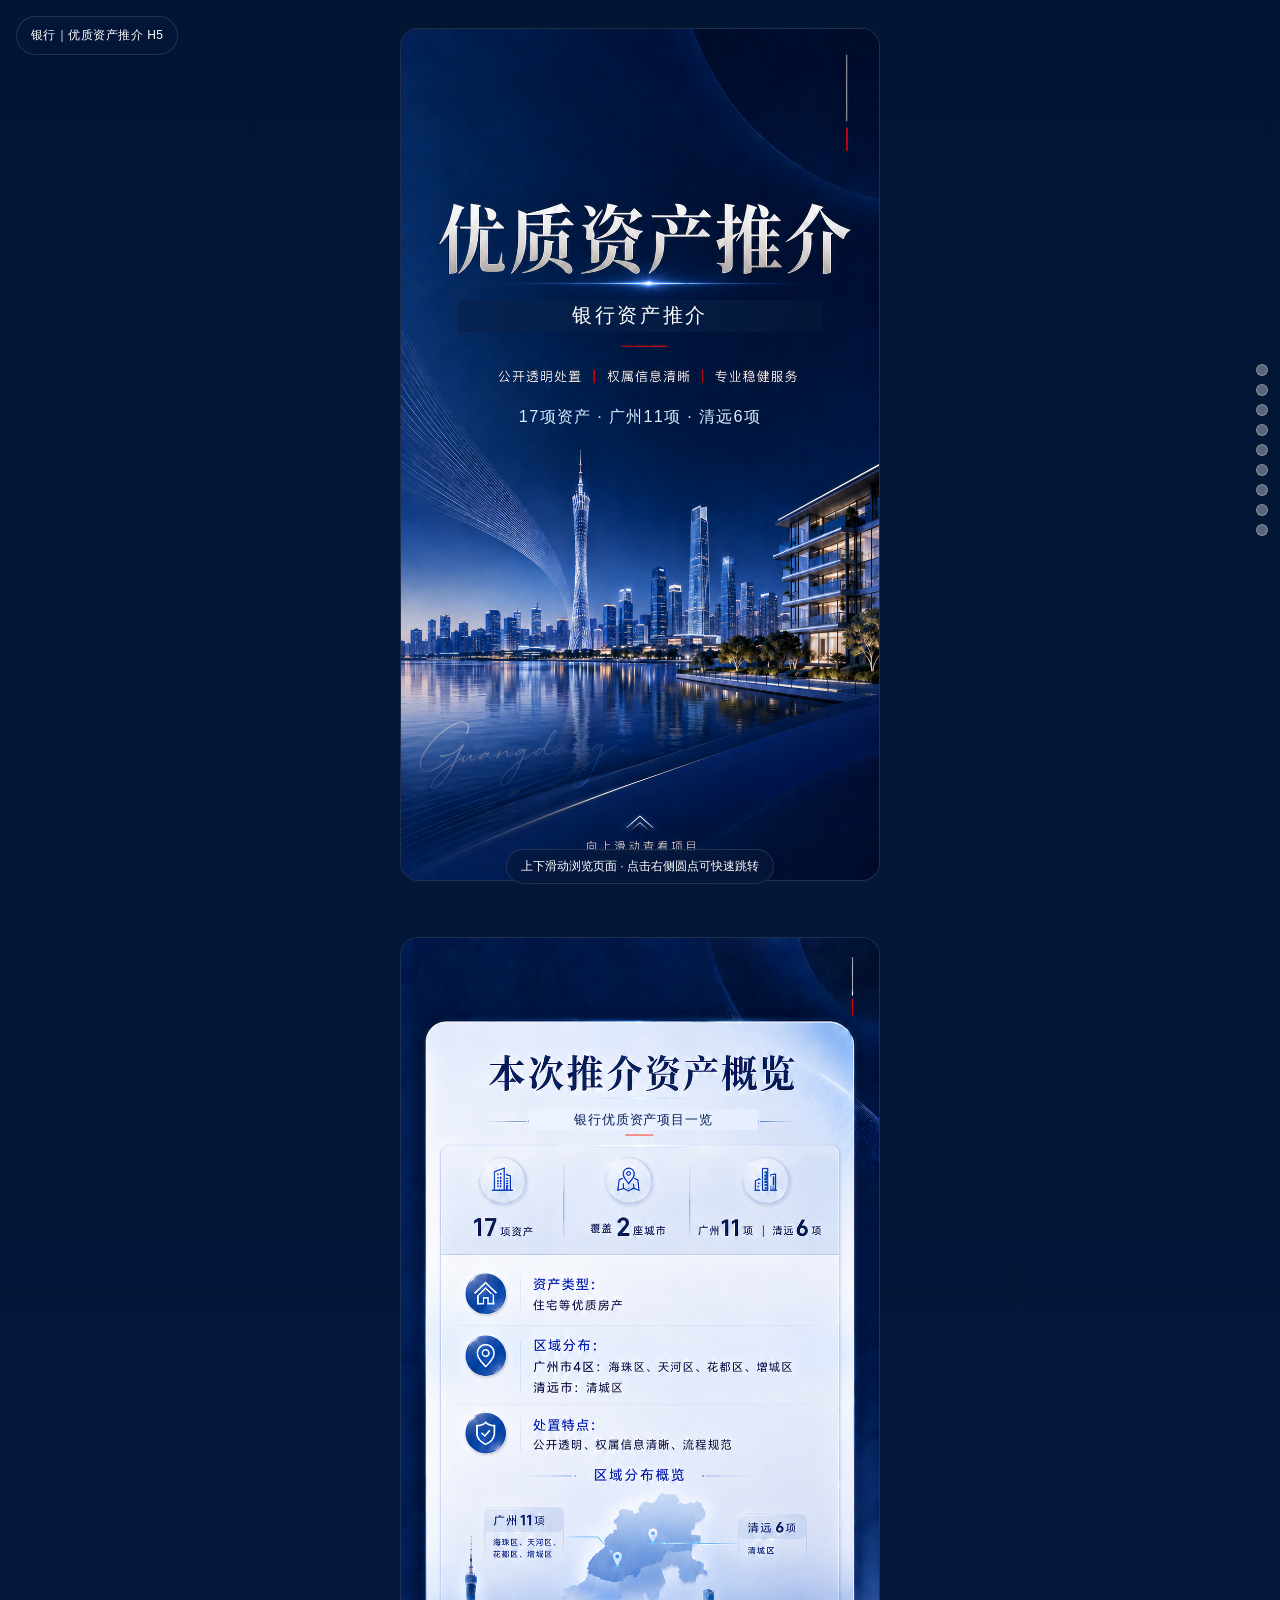
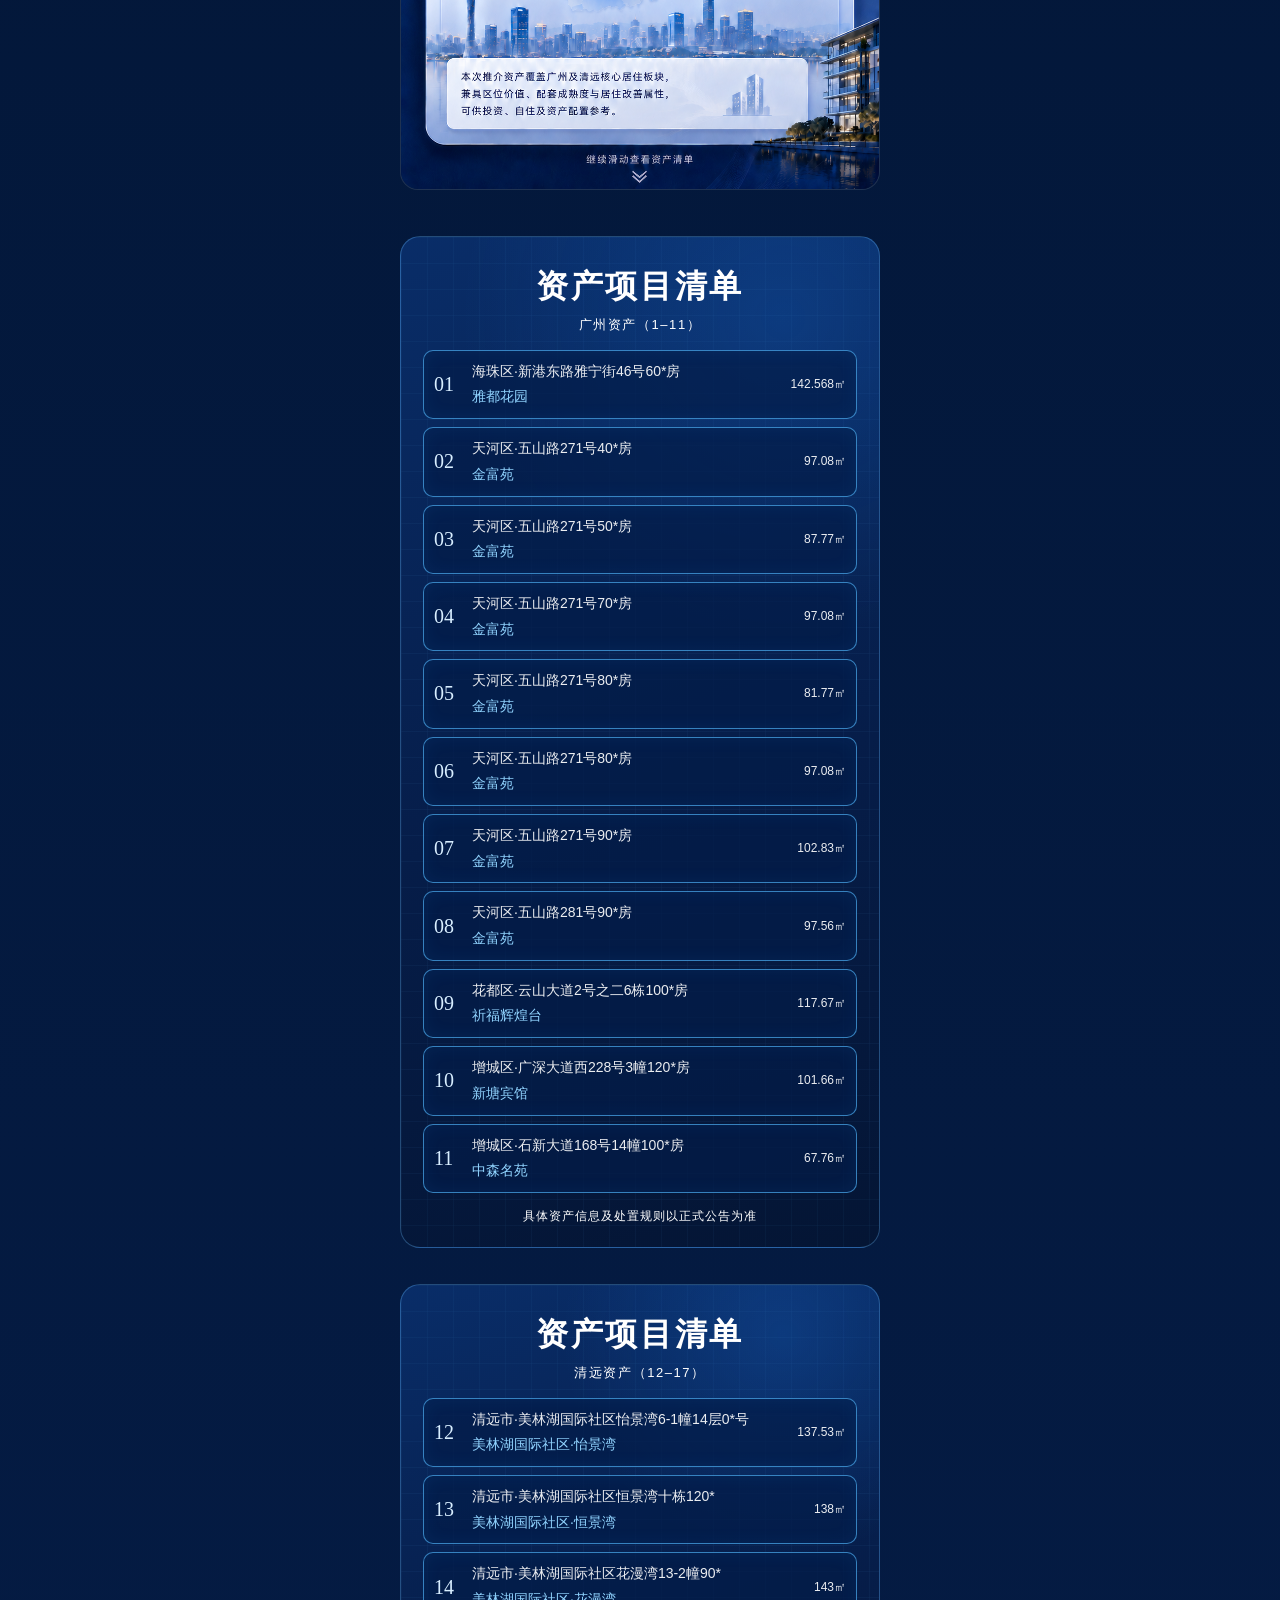
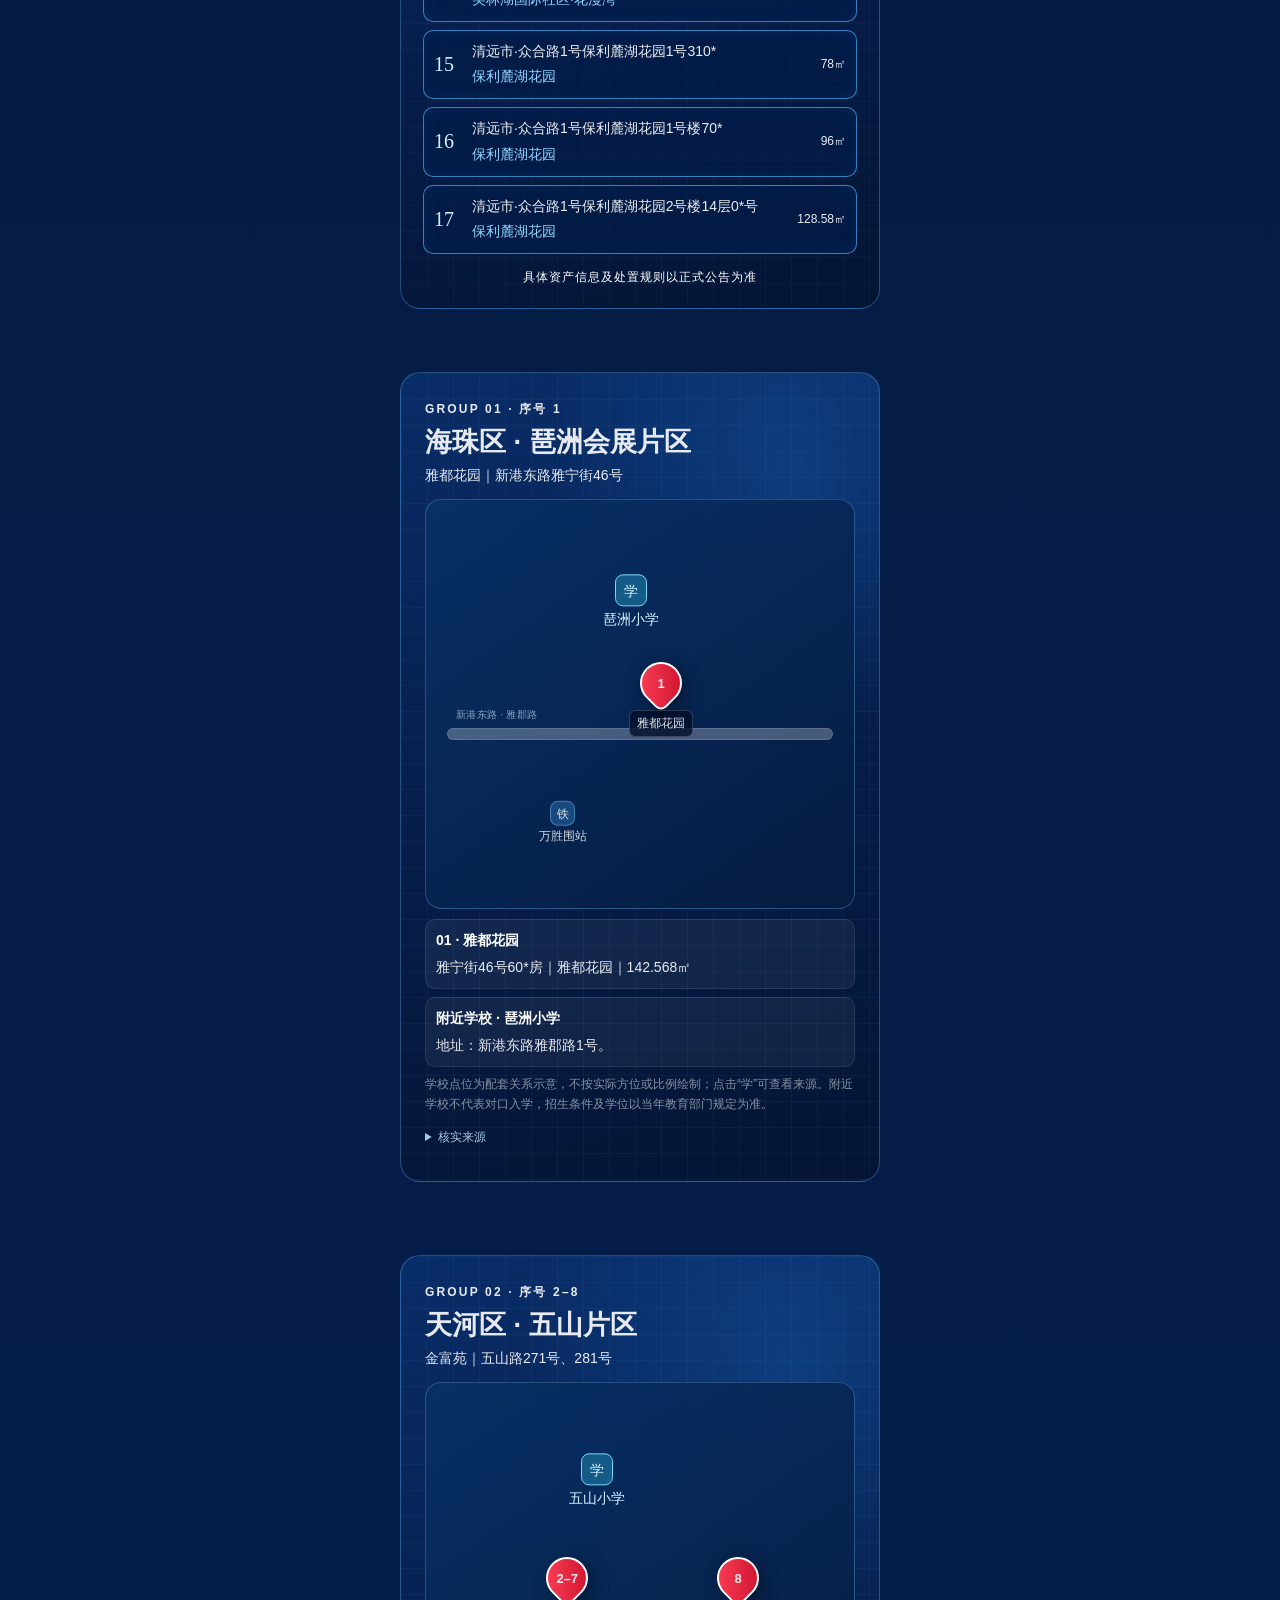
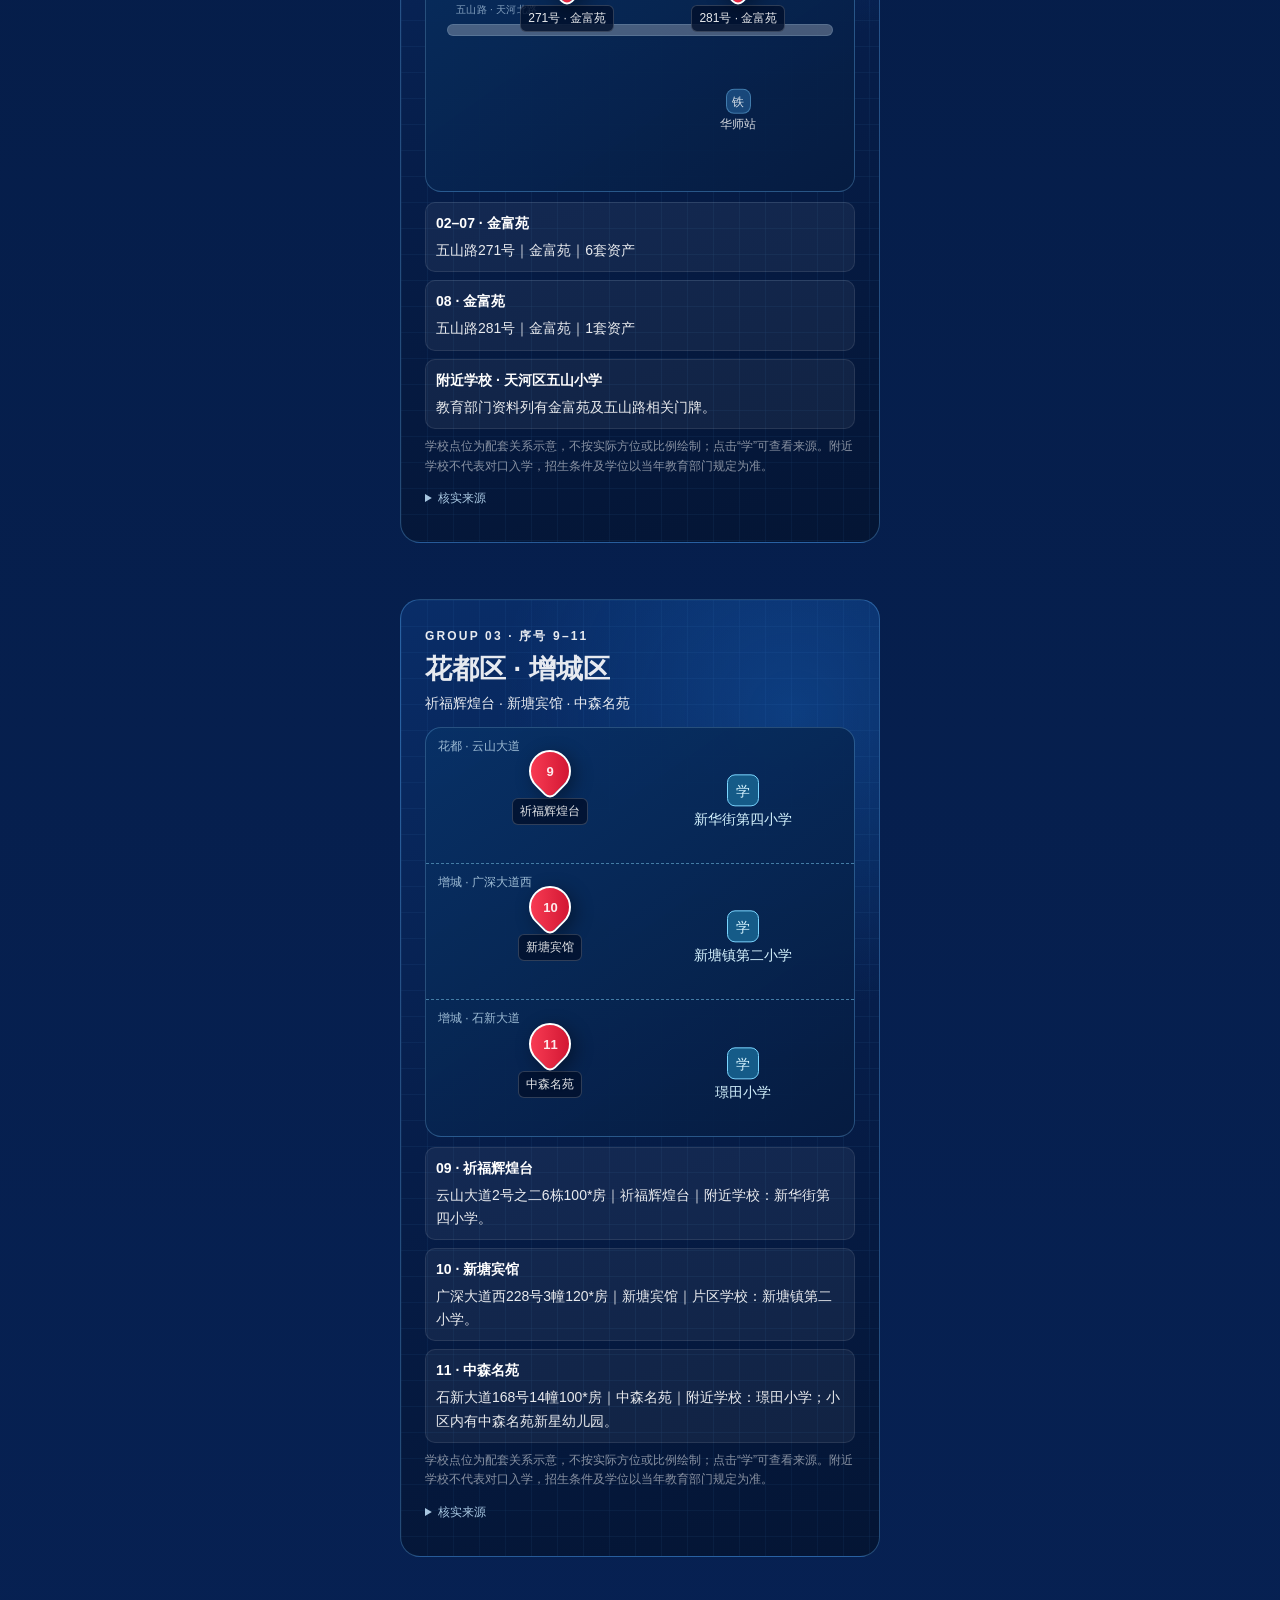
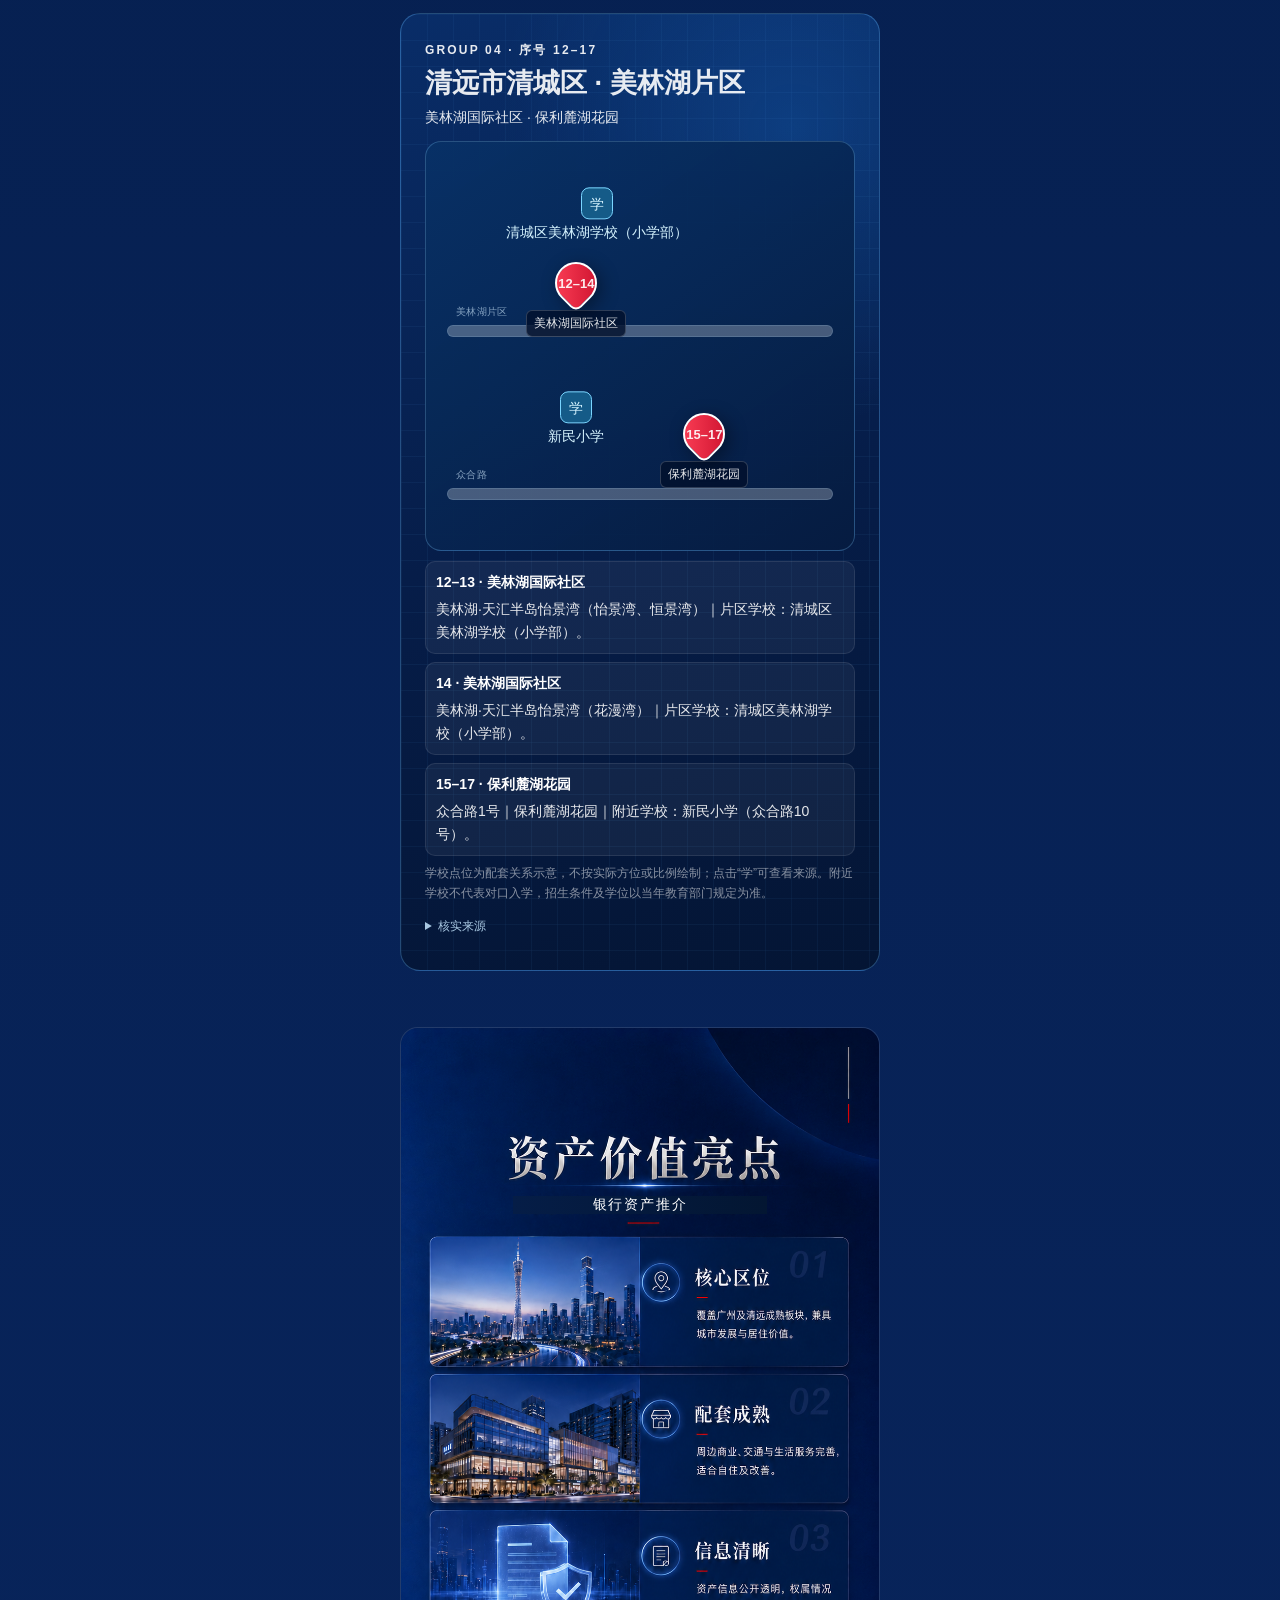
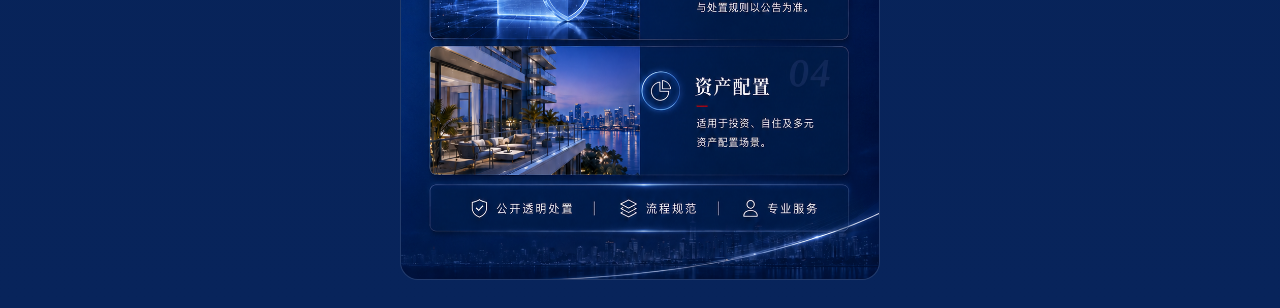
==== index.html @ aeda0c48 "Normalize H5 text colors and clean duplicated location label" ====
<!doctype html>
<html lang="zh-CN">
<head>
<meta charset="utf-8" />
<meta name="viewport" content="width=device-width,initial-scale=1,viewport-fit=cover" />
<title>银行｜优质资产推介</title>
<meta name="description" content="银行自有资产，权属清晰，配套完善，欢迎垂询！" />
<meta property="og:type" content="website" />
<meta property="og:site_name" content="银行" />
<meta property="og:title" content="银行优质资产推介" />
<meta property="og:description" content="银行自有资产，权属清晰，配套完善，欢迎垂询！" />
<meta property="og:url" content="https://sqmua.github.io/jiaotongbanktest/" />
<style>\n.asset-row span { text-align:left; }\n.asset-row span::first-line { font-weight:600; }\n.cover-title-fix,.value-title-fix { position:absolute; z-index:5; left:12%; right:12%; top:8%; text-align:center; padding:8px 10px; border-radius:9px; background:rgba(4,30,74,.84); color:#fff; font-size:clamp(13px,3.4vw,18px); letter-spacing:.08em; }\n
:root {
  --bg: #041e4a;
  --panel-bg: #0a2559;
  --text: #ffffff;
  --muted: rgba(255,255,255,.75);
  --shadow: 0 16px 48px rgba(0,0,0,.28);
}
* { box-sizing: border-box; }
html, body {
  margin: 0;
  padding: 0;
  background: linear-gradient(180deg, #021533 0%, #08245b 100%);
  color: var(--text);
  font-family: -apple-system, BlinkMacSystemFont, "Segoe UI", "PingFang SC", "Microsoft YaHei", Arial, sans-serif;
  scroll-behavior: smooth;
}
body {
  overflow-y: auto;
  scroll-snap-type: y mandatory;
}
.share-preview { position: absolute; width: 1px; height: 1px; left: -9999px; opacity: .01; }
.hint {
  position: fixed;
  left: 16px;
  top: 16px;
  z-index: 30;
  background: rgba(7, 24, 58, .68);
  backdrop-filter: blur(8px);
  color: #fff;
  border: 1px solid rgba(255,255,255,.12);
  border-radius: 999px;
  padding: 10px 14px;
  font-size: 12px;
  letter-spacing: .04em;
  box-shadow: var(--shadow);
}
.nav-dots {
  position: fixed;
  right: 12px;
  top: 50%;
  transform: translateY(-50%);
  z-index: 30;
  display: flex;
  flex-direction: column;
  gap: 8px;
}
.dot {
  width: 12px;
  height: 12px;
  border-radius: 50%;
  background: rgba(255,255,255,.35);
  border: 1px solid rgba(255,255,255,.25);
  display: block;
  position: relative;
  text-decoration: none;
}
.dot:hover {
  background: rgba(255,255,255,.7);
}
.dot span {
  position: absolute;
  right: 18px;
  top: 50%;
  transform: translateY(-50%);
  white-space: nowrap;
  font-size: 12px;
  line-height: 1;
  color: white;
  opacity: 0;
  transition: opacity .2s ease;
  pointer-events: none;
}
.dot:hover span {
  opacity: .95;
}
.panel {
  min-height: 100svh;
  min-height: 100vh;
  display: flex;
  align-items: center;
  justify-content: center;
  padding: 28px 14px;
  scroll-snap-align: start;
  scroll-snap-stop: always;
  position: relative;
}
.image-wrap {
  width: min(100%, 480px);
  aspect-ratio: 941 / 1672;
  background: rgba(255,255,255,.04);
  border-radius: 18px;
  overflow: hidden;
  box-shadow: var(--shadow);
  border: 1px solid rgba(255,255,255,.08);
}
.image-wrap img {
  display: block;
  width: 100%;
  height: 100%;
  object-fit: cover;
}
.footer-tip {
  position: fixed;
  left: 50%;
  bottom: 16px;
  transform: translateX(-50%);
  z-index: 30;
  background: rgba(7, 24, 58, .68);
  backdrop-filter: blur(8px);
  color: var(--muted);
  border: 1px solid rgba(255,255,255,.12);
  border-radius: 999px;
  padding: 8px 14px;
  font-size: 12px;
  box-shadow: var(--shadow);
}
.map-card {
  width: min(100%, 480px);
  min-height: 0;
  border-radius: 20px;
  overflow: hidden;
  position: relative;
  padding: 28px 24px 24px;
  background:
    radial-gradient(circle at 82% 12%, rgba(32,141,255,.22), transparent 32%),
    linear-gradient(165deg, #092d68 0%, #061d49 52%, #041534 100%);
  border: 1px solid rgba(103,188,255,.32);
  box-shadow: var(--shadow);
}
.map-card::before {
  content: "";
  position: absolute;
  inset: 0;
  pointer-events: none;
  opacity: .16;
  background-image: linear-gradient(rgba(103,188,255,.35) 1px, transparent 1px), linear-gradient(90deg, rgba(103,188,255,.35) 1px, transparent 1px);
  background-size: 26px 26px;
}
.map-head, .map-stage, .map-assets, .map-note { position: relative; z-index: 1; }
.map-kicker { color: #7fcaff; font-size: 12px; letter-spacing: .18em; font-weight: 700; }
.map-title { margin: 8px 0 6px; font-size: 27px; line-height: 1.25; }
.map-subtitle { margin: 0 0 12px; color: rgba(255,255,255,.7); font-size: 13px; line-height: 1.55; }
.map-stage {
  height: 430px;
  border-radius: 16px;
  overflow: hidden;
  border: 1px solid rgba(127,202,255,.28);
  background: linear-gradient(145deg, rgba(8,49,102,.96), rgba(6,28,65,.98));
}
.road { position: absolute; background: rgba(129,193,241,.28); border: 1px solid rgba(182,224,255,.16); border-radius: 999px; transform-origin: left center; }
.road.major { background: rgba(255,255,255,.26); }
.road.water { background: rgba(29,132,218,.35); border-color: rgba(80,176,255,.3); }
.road-label { position: absolute; color: rgba(210,235,255,.62); font-size: 10px; letter-spacing: .03em; }
.poi { position: absolute; transform: translate(-50%,-50%); text-align: center; color: rgba(255,255,255,.82); font-size: 10px; line-height: 1.2; }
.poi i { display: block; width: 25px; height: 25px; line-height: 25px; margin: 0 auto 3px; font-style: normal; border-radius: 8px; background: rgba(59,143,211,.36); border: 1px solid rgba(130,207,255,.38); }
.pin { position: absolute; transform: translate(-50%,-100%); text-decoration: none; color: white; text-align: center; z-index: 5; }
.pin b { display: grid; place-items: center; width: 42px; height: 42px; margin: auto; border-radius: 50% 50% 50% 8px; transform: rotate(-45deg); background: linear-gradient(135deg,#ff4259,#cb102d); border: 2px solid white; box-shadow: 0 6px 18px rgba(0,0,0,.38); }
.pin b span { transform: rotate(45deg); font-size: 13px; }
.pin em { display: block; margin-top: 6px; padding: 4px 7px; border-radius: 6px; font-style: normal; font-size: 10px; white-space: nowrap; background: rgba(2,17,44,.82); border: 1px solid rgba(255,255,255,.18); }
.map-assets { display: grid; grid-template-columns: 1fr 1fr; gap: 8px; margin-top: 10px; }
.asset-line { padding: 9px 10px; border-radius: 10px; background: rgba(255,255,255,.055); border: 1px solid rgba(255,255,255,.09); font-size: 11px; line-height: 1.45; color: rgba(255,255,255,.82); }
.asset-line strong { color: #fff; }
.map-note { margin-top: 8px; color: rgba(255,255,255,.52); font-size: 9px; line-height: 1.4; }
@media (max-width: 640px) {
  .hint {
    left: 10px;
    top: 10px;
    padding: 8px 12px;
    font-size: 11px;
  }
  .nav-dots {
    right: 8px;
  }
  .dot span {
    display: none;
  }
  .panel {
    padding: 12px 8px 26px;
  }
  .image-wrap {
    width: min(100%, 460px);
    border-radius: 14px;
  }
  .map-card { min-height: 0; padding: 18px 16px 14px; border-radius: 15px; }
  .map-stage { height: clamp(390px, 48svh, 470px); }
  .map-assets { grid-template-columns: 1fr; gap: 6px; }
  .asset-line { padding: 8px 10px; }
}

.image-wrap { position: relative; }
.logo-mask {
  position: absolute; z-index: 3; left: 3.8%; top: 2.6%; width: 39%; height: 6.3%;
  background: linear-gradient(120deg, #082859 0%, #062451 55%, #08285a 100%);
  border-radius: 8px;
}
.overview-subtitle-fix {
  position: absolute; z-index: 4; left: 20%; right: 18%; top: 19.4%; height: 4.2%;
  display: grid; place-items: center; color: #092e6b; font-size: clamp(10px, 3.1vw, 16px);
  letter-spacing: .08em; background: rgba(245,249,255,.97);
}
.overview-region-fix {
  position: absolute; z-index: 4; left: 24.3%; right: 10%; top: 46.5%; height: 7.4%;
  padding: 5px 7px; display: flex; flex-direction: column; justify-content: center;
  color: #082f70; background: linear-gradient(90deg, rgba(245,249,255,.99), rgba(241,247,255,.96));
  font-size: clamp(9px, 2.7vw, 14px); line-height: 1.55;
}
.overview-region-fix b { font-size: 1.12em; margin-bottom: 1px; }
.overview-region-fix em { font-style: normal; color: #193f72; }
.value-subtitle-fix {
  position: absolute; z-index: 4; left: 25%; right: 25%; top: 19%; height: 3%;
  display: grid; place-items: center; color: rgba(255,255,255,.82); font-size: clamp(8px, 2.2vw, 12px);
  letter-spacing: .08em; background: #082354;
}
.asset-line small { display: block; margin-top: 4px; color: #8fd2ff; font-size: 10px; }


.overview-stats-fix {
  position: absolute; z-index: 5; left: 8.4%; right: 8.4%; top: 27.15%; height: 8.7%;
  display: grid; grid-template-columns: 1fr 1fr 1.22fr; align-items: center;
  color: #092e6b; background: rgba(246,250,255,.99); white-space: nowrap;
}
.overview-stats-fix > span { height: 68%; display:flex; align-items:center; justify-content:center; font-size:clamp(8px,2.15vw,11px); border-right:1px solid rgba(9,46,107,.16); }
.overview-stats-fix > span:last-child { border-right:0; }
.overview-stats-fix b { margin:0 3px; font-size:clamp(18px,5.7vw,30px); line-height:1; }
.overview-stats-fix i { margin:0 6px; color:rgba(9,46,107,.45); font-style:normal; }
.asset-list-card {
  width: min(100%, 480px); padding: 28px 22px 20px; border-radius: 20px; position: relative; overflow: hidden;
  background: radial-gradient(circle at 80% 8%,rgba(31,133,255,.2),transparent 32%),linear-gradient(165deg,#092d68,#061d49 55%,#041534);
  border: 1px solid rgba(103,188,255,.32); box-shadow: var(--shadow);
}
.asset-list-card::before { content:""; position:absolute; inset:0; opacity:.13; pointer-events:none; background-image:linear-gradient(rgba(103,188,255,.35) 1px,transparent 1px),linear-gradient(90deg,rgba(103,188,255,.35) 1px,transparent 1px); background-size:26px 26px; }
.asset-list-card > * { position:relative; z-index:1; }
.asset-list-card header { text-align:center; margin-bottom:16px; }
.asset-list-card h2 { margin:0; font-family:"Songti SC","SimSun",serif; font-size:32px; letter-spacing:.08em; }
.asset-list-card header p { margin:7px 0 0; color:rgba(255,255,255,.76); letter-spacing:.12em; font-size:13px; }
.asset-rows { display:grid; gap:8px; }
.asset-row { min-height:54px; display:grid; grid-template-columns:48px 1fr auto; align-items:center; gap:8px; padding:8px 12px; border-radius:10px; background:rgba(4,29,72,.72); border:1px solid rgba(82,185,255,.65); box-shadow:inset 0 0 18px rgba(35,139,255,.08); }
.asset-row strong { font-family:Georgia,serif; font-size:22px; font-weight:500; color:#d8eeff; }
.asset-row span { font-size:11px; line-height:1.4; color:rgba(255,255,255,.9); }
.asset-row em { font-style:normal; font-size:12px; color:#fff; white-space:nowrap; }
.new-badge { display:none!important; }
.asset-list-card footer { margin-top:14px; text-align:center; color:rgba(255,255,255,.62); font-size:10px; letter-spacing:.08em; }
.asset-panel { min-height:auto; padding-top:18px; padding-bottom:18px; scroll-snap-align:none; }
@media(max-width:640px){
  .asset-list-card{padding:20px 14px 16px}.asset-list-card h2{font-size:27px}.asset-rows{gap:6px}
  .asset-row{min-height:49px;grid-template-columns:40px 1fr auto;padding:7px 9px}.asset-row strong{font-size:19px}.asset-row span{font-size:10px}.asset-row em{font-size:10px}
  .asset-panel{padding-top:8px;padding-bottom:8px}
}


/* Information revision: 2026-09-07 */
.image-wrap{container-type:inline-size}
.bank-subtitle{position:absolute;display:grid;place-items:center;z-index:8;letter-spacing:.13em;text-align:center;white-space:nowrap}
.cover-bank{left:12%;right:12%;top:31.8%;height:3.8%;background:linear-gradient(100deg,#062352,#031637);color:white;font-size:4.1cqw}
.cover-count{position:absolute;top:44.3%;left:9%;right:9%;text-align:center;color:#d9edff;font-size:3.4cqw;letter-spacing:.08em}
.overview-bank{left:26.8%;right:25.4%;top:20.1%;height:2.5%;background:linear-gradient(90deg,#edf2ff,#e5eeff);color:#071e5a;font-size:2.8cqw;letter-spacing:.06em}
.value-bank{left:23.5%;right:23.5%;top:19.8%;height:2.1%;background:linear-gradient(90deg,#051d47,#031632);color:#fff;font-size:2.9cqw}
.estate-name{display:block;color:#91d4ff;font-size:14px;margin-top:4px;font-weight:500}
.asset-row span{font-size:14px;line-height:1.55}.asset-row em{font-size:12px}.asset-row{grid-template-columns:30px minmax(0,1fr) auto;padding:10px;gap:8px}
.asset-row strong{font-size:20px}.asset-list-card footer,.map-note{font-size:12px;line-height:1.65}
.map-assets{grid-template-columns:1fr}.asset-line{font-size:14px;line-height:1.65}.asset-line small{font-size:14px;line-height:1.65}
.map-subtitle{font-size:14px}.school-poi{color:#d6f4ff;text-decoration:none;font-size:14px;max-width:48%;line-height:1.45}.school-poi i{background:#155b88;border-color:#7ad5ff;width:32px;height:32px;line-height:32px}.school-poi:focus-visible{outline:2px solid #fff;outline-offset:5px}
.poi:not(.school-poi){font-size:12px}.pin em{font-size:12px}.map-stage{height:410px}.map-zone{position:absolute;left:0;right:0;height:33.333%;border-bottom:1px dashed #437ca5}.zone-a{top:0}.zone-b{top:33.333%}.zone-c{top:66.666%;border-bottom:0}.zone-label{position:absolute;top:10px;left:12px;font-size:12px;color:#9dbbd4}
.source-details{position:relative;z-index:2;margin-top:12px;font-size:12px;color:#a8c7e1;line-height:1.8}.source-details a{color:#a3deff}.source-details summary{cursor:pointer;min-height:30px}
.hint{font-size:12px}.footer-tip{white-space:nowrap;font-size:12px;max-width:95vw}.panel{scroll-snap-stop:normal}body{scroll-snap-type:y proximity}
@media(max-width:360px){.asset-row{grid-template-columns:26px minmax(0,1fr);gap:5px}.asset-row em{grid-column:2}.map-card{padding:16px 12px}.map-title{font-size:24px}}

body{color:#fff}.asset-list-card,.asset-list-card header,.asset-list-card h2,.asset-list-card header p,.asset-list-card footer{color:#fff}.asset-row,.asset-row span,.asset-row em{color:rgba(255,255,255,.92)}.asset-row strong{color:#d8eeff}.estate-name{color:#91d4ff!important}.map-card,.map-card h2,.map-card p,.map-card .map-kicker,.map-card .asset-line,.map-card .asset-line small{color:rgba(255,255,255,.9)}.map-card a{color:inherit}.map-card .school-poi{color:#d6f4ff}.source-details,.source-details summary{color:#a8c7e1}.source-details a{color:#a3deff!important}</style>
</head>
<body>
<div class="hint">银行｜优质资产推介 H5</div>
<nav class="nav-dots">
  <a href="#panel-1" class="dot" title="封面"><span>1</span></a><a href="#panel-2" class="dot" title="资产概览"><span>2</span></a><a href="#panel-3" class="dot" title="广州资产清单（1-11）"><span>3</span></a><a href="#panel-4" class="dot" title="清远资产清单（12-17）"><span>4</span></a><a href="#map-group-1" class="dot" title="第一组区位"><span>5</span></a><a href="#map-group-2" class="dot" title="第二组区位"><span>6</span></a><a href="#map-group-3" class="dot" title="第三组区位"><span>7</span></a><a href="#map-group-4" class="dot" title="第四组区位"><span>8</span></a><a href="#panel-5" class="dot" title="资产价值亮点"><span>9</span></a>
</nav>


    <section class="panel" id="panel-1">
        <div class="image-wrap no-logo">
            <img src="cover-huangpu-v2.png" alt="优质资产推介蓝色城市封面"><div class="bank-subtitle cover-bank">银行资产推介</div><div class="cover-count">17项资产 · 广州11项 · 清远6项</div>
        </div>
    </section>
    
    <section class="panel" id="panel-2">
        <div class="image-wrap no-logo overview-edit">
            <img src="overview-huangpu-v4.png" alt="资产概览：17项资产，广州11项、清远6项"><div class="bank-subtitle overview-bank">银行优质资产项目一览</div>
        </div>
    </section>
    
    <section class="panel asset-panel" id="panel-3">
        <div class="asset-list-card"><header><h2>资产项目清单</h2><p>广州资产（1–11）</p></header><div class="asset-rows"><div class="asset-row"><strong>01</strong><span>海珠区·新港东路雅宁街46号60*房<b class="estate-name">雅都花园</b></span><em>142.568㎡</em></div><div class="asset-row"><strong>02</strong><span>天河区·五山路271号40*房<b class="estate-name">金富苑</b></span><em>97.08㎡</em></div><div class="asset-row"><strong>03</strong><span>天河区·五山路271号50*房<b class="estate-name">金富苑</b></span><em>87.77㎡</em></div><div class="asset-row"><strong>04</strong><span>天河区·五山路271号70*房<b class="estate-name">金富苑</b></span><em>97.08㎡</em></div><div class="asset-row"><strong>05</strong><span>天河区·五山路271号80*房<b class="estate-name">金富苑</b></span><em>81.77㎡</em></div><div class="asset-row"><strong>06</strong><span>天河区·五山路271号80*房<b class="estate-name">金富苑</b></span><em>97.08㎡</em></div><div class="asset-row"><strong>07</strong><span>天河区·五山路271号90*房<b class="estate-name">金富苑</b></span><em>102.83㎡</em></div><div class="asset-row"><strong>08</strong><span>天河区·五山路281号90*房<b class="estate-name">金富苑</b></span><em>97.56㎡</em></div><div class="asset-row"><strong>09</strong><span>花都区·云山大道2号之二6栋100*房<b class="estate-name">祈福辉煌台</b></span><em>117.67㎡</em></div><div class="asset-row"><strong>10</strong><span>增城区·广深大道西228号3幢120*房<b class="estate-name">新塘宾馆</b></span><em>101.66㎡</em></div><div class="asset-row"><strong>11</strong><span>增城区·石新大道168号14幢100*房<b class="estate-name">中森名苑</b></span><em>67.76㎡</em></div></div><footer>具体资产信息及处置规则以正式公告为准</footer></div>
    </section>
    
    <section class="panel asset-panel" id="panel-4">
        <div class="asset-list-card"><header><h2>资产项目清单</h2><p>清远资产（12–17）</p></header><div class="asset-rows"><div class="asset-row"><strong>12</strong><span>清远市·美林湖国际社区怡景湾6-1幢14层0*号<b class="estate-name">美林湖国际社区·怡景湾</b></span><em>137.53㎡</em></div><div class="asset-row"><strong>13</strong><span>清远市·美林湖国际社区恒景湾十栋120*<b class="estate-name">美林湖国际社区·恒景湾</b></span><em>138㎡</em></div><div class="asset-row"><strong>14</strong><span>清远市·美林湖国际社区花漫湾13-2幢90*<b class="estate-name">美林湖国际社区·花漫湾</b></span><em>143㎡</em></div><div class="asset-row"><strong>15</strong><span>清远市·众合路1号保利麓湖花园1号310*<b class="estate-name">保利麓湖花园</b></span><em>78㎡</em></div><div class="asset-row"><strong>16</strong><span>清远市·众合路1号保利麓湖花园1号楼70*<b class="estate-name">保利麓湖花园</b></span><em>96㎡</em></div><div class="asset-row"><strong>17</strong><span>清远市·众合路1号保利麓湖花园2号楼14层0*号<b class="estate-name">保利麓湖花园</b></span><em>128.58㎡</em></div></div><footer>具体资产信息及处置规则以正式公告为准</footer></div>
    </section>

    <section class="panel" id="map-group-1"><div class="map-card"><header class="map-head"><div class="map-kicker">GROUP 01 · 序号 1</div><h2 class="map-title">海珠区 · 琶洲会展片区</h2><p class="map-subtitle">雅都花园｜新港东路雅宁街46号</p></header><div class="map-stage"><div class="road major" style="left:5%;top:56%;width:90%;height:12px"></div><span class="road-label" style="left:7%;top:51%">新港东路 · 雅郡路</span><a class="pin" style="left:55%;top:58%" href="#panel-3"><b><span>1</span></b><em>雅都花园</em></a><a class="poi school-poi" style="left:48%;top:25%" href="https://www.haizhu.gov.cn/hzdt/bmyw/qwhgdlytyj/content/mpost_9860602.html" target="_blank" rel="noopener noreferrer" aria-label="琶洲小学，查看核实来源"><i>学</i>琶洲小学</a><div class="poi" style="left:32%;top:79%"><i>铁</i>万胜围站</div></div><div class="map-assets"><div class="asset-line"><strong>01 · 雅都花园</strong><small>雅宁街46号60*房｜雅都花园｜142.568㎡</small></div><div class="asset-line"><strong>附近学校 · 琶洲小学</strong><small>地址：新港东路雅郡路1号。</small></div></div><div class="map-note">学校点位为配套关系示意，不按实际方位或比例绘制；点击“学”可查看来源。附近学校不代表对口入学，招生条件及学位以当年教育部门规定为准。</div><details class="source-details"><summary>核实来源</summary><p><a href="https://www.haizhu.gov.cn/gzhzpzj/gkmlpt/content/8/8511/post_8511442.html" target="_blank" rel="noopener noreferrer">楼盘及街道来源</a> · <a href="https://www.haizhu.gov.cn/hzdt/bmyw/qwhgdlytyj/content/mpost_9860602.html" target="_blank" rel="noopener noreferrer">学校地址来源</a></p></details></div></section>

    <section class="panel" id="map-group-2"><div class="map-card"><header class="map-head"><div class="map-kicker">GROUP 02 · 序号 2–8</div><h2 class="map-title">天河区 · 五山片区</h2><p class="map-subtitle">金富苑｜五山路271号、281号</p></header><div class="map-stage"><div class="road major" style="left:5%;top:59%;width:90%;height:12px"></div><span class="road-label" style="left:7%;top:54%">五山路 · 天河北路</span><a class="pin" style="left:33%;top:61%" href="#panel-3"><b><span>2–7</span></b><em>271号 · 金富苑</em></a><a class="pin" style="left:73%;top:61%" href="#panel-3"><b><span>8</span></b><em>281号 · 金富苑</em></a><a class="poi school-poi" style="left:40%;top:24%" href="https://www.thnet.gov.cn/attachment/8/8016/8016210/10791180.pdf" target="_blank" rel="noopener noreferrer" aria-label="天河区五山小学，查看核实来源"><i>学</i>五山小学</a><div class="poi" style="left:73%;top:80%"><i>铁</i>华师站</div></div><div class="map-assets"><div class="asset-line"><strong>02–07 · 金富苑</strong><small>五山路271号｜金富苑｜6套资产</small></div><div class="asset-line"><strong>08 · 金富苑</strong><small>五山路281号｜金富苑｜1套资产</small></div><div class="asset-line"><strong>附近学校 · 天河区五山小学</strong><small>教育部门资料列有金富苑及五山路相关门牌。</small></div></div><div class="map-note">学校点位为配套关系示意，不按实际方位或比例绘制；点击“学”可查看来源。附近学校不代表对口入学，招生条件及学位以当年教育部门规定为准。</div><details class="source-details"><summary>核实来源</summary><p><a href="https://www.focus.cn/xf/gz-20007340/" target="_blank" rel="noopener noreferrer">楼盘门牌来源</a> · <a href="https://www.thnet.gov.cn/attachment/8/8016/8016210/10791180.pdf" target="_blank" rel="noopener noreferrer">学校来源</a></p></details></div></section>

    <section class="panel" id="map-group-3"><div class="map-card"><header class="map-head"><div class="map-kicker">GROUP 03 · 序号 9–11</div><h2 class="map-title">花都区 · 增城区</h2><p class="map-subtitle">祈福辉煌台 · 新塘宾馆 · 中森名苑</p></header><div class="map-stage"><div class="map-zone zone-a"><span class="zone-label">花都 · 云山大道</span><a class="pin" style="left:29%;top:72%" href="#panel-3"><b><span>9</span></b><em>祈福辉煌台</em></a><a class="poi school-poi" style="left:74%;top:55%" href="https://www.huadu.gov.cn/attachment/7/7806/7806491/10240338.pdf" target="_blank" rel="noopener noreferrer" aria-label="新华街第四小学，查看核实来源"><i>学</i>新华街第四小学</a></div><div class="map-zone zone-b"><span class="zone-label">增城 · 广深大道西</span><a class="pin" style="left:29%;top:72%" href="#panel-3"><b><span>10</span></b><em>新塘宾馆</em></a><a class="poi school-poi" style="left:74%;top:55%" href="https://www.zc.gov.cn/jg/qzfbm/qjyj/jfrx/gsgg/content/post_5807481.html" target="_blank" rel="noopener noreferrer" aria-label="新塘镇第二小学，查看核实来源"><i>学</i>新塘镇第二小学</a></div><div class="map-zone zone-c"><span class="zone-label">增城 · 石新大道</span><a class="pin" style="left:29%;top:72%" href="#panel-3"><b><span>11</span></b><em>中森名苑</em></a><a class="poi school-poi" style="left:74%;top:55%" href="https://www.zc.gov.cn/jg/qzfbm/qjyj/jfrx/gsgg/content/post_5807481.html" target="_blank" rel="noopener noreferrer" aria-label="璟田小学，查看核实来源"><i>学</i>璟田小学</a></div></div><div class="map-assets"><div class="asset-line"><strong>09 · 祈福辉煌台</strong><small>云山大道2号之二6栋100*房｜祈福辉煌台｜附近学校：新华街第四小学。</small></div><div class="asset-line"><strong>10 · 新塘宾馆</strong><small>广深大道西228号3幢120*房｜新塘宾馆｜片区学校：新塘镇第二小学。</small></div><div class="asset-line"><strong>11 · 中森名苑</strong><small>石新大道168号14幢100*房｜中森名苑｜附近学校：璟田小学；小区内有中森名苑新星幼儿园。</small></div></div><div class="map-note">学校点位为配套关系示意，不按实际方位或比例绘制；点击“学”可查看来源。附近学校不代表对口入学，招生条件及学位以当年教育部门规定为准。</div><details class="source-details"><summary>核实来源</summary><p><a href="https://www.huadu.gov.cn/attachment/7/7806/7806491/10240338.pdf" target="_blank" rel="noopener noreferrer">花都楼盘及学校</a> · <a href="https://house.gzmama.com/loupan/2853.html" target="_blank" rel="noopener noreferrer">新塘宾馆地址</a> · <a href="https://www.zc.gov.cn/gzzcjy/attachment/7/7823/7823096/10286220.pdf" target="_blank" rel="noopener noreferrer">中森名苑及幼儿园</a> · <a href="https://www.zc.gov.cn/jg/qzfbm/qjyj/jfrx/gsgg/content/post_5807481.html" target="_blank" rel="noopener noreferrer">增城学校资料（2020）</a></p></details></div></section>

    <section class="panel" id="map-group-4"><div class="map-card"><header class="map-head"><div class="map-kicker">GROUP 04 · 序号 12–17</div><h2 class="map-title">清远市清城区 · 美林湖片区</h2><p class="map-subtitle">美林湖国际社区 · 保利麓湖花园</p></header><div class="map-stage"><div class="road major" style="left:5%;top:45%;width:90%;height:12px"></div><span class="road-label" style="left:7%;top:40%">美林湖片区</span><a class="pin" style="left:35%;top:48%" href="#panel-4"><b><span>12–14</span></b><em>美林湖国际社区</em></a><a class="poi school-poi" style="left:40%;top:18%" href="https://www.qingcheng.gov.cn/attachment/0/187/187721/2012446.pdf" target="_blank" rel="noopener noreferrer" aria-label="清城区美林湖学校（小学部），查看核实来源"><i>学</i>清城区美林湖学校（小学部）</a><div class="road major" style="left:5%;top:85%;width:90%;height:12px"></div><span class="road-label" style="left:7%;top:80%">众合路</span><a class="pin" style="left:65%;top:85%" href="#panel-4"><b><span>15–17</span></b><em>保利麓湖花园</em></a><a class="poi school-poi" style="left:35%;top:68%" href="https://huacheng.gz-cmc.com/pages/2023/08/26/4e81f27708bc4a83a83996773af80196.html" target="_blank" rel="noopener noreferrer" aria-label="新民小学，查看核实来源"><i>学</i>新民小学</a></div><div class="map-assets"><div class="asset-line"><strong>12–13 · 美林湖国际社区</strong><small>美林湖·天汇半岛怡景湾（怡景湾、恒景湾）｜片区学校：清城区美林湖学校（小学部）。</small></div><div class="asset-line"><strong>14 · 美林湖国际社区</strong><small>美林湖·天汇半岛怡景湾（花漫湾）｜片区学校：清城区美林湖学校（小学部）。</small></div><div class="asset-line"><strong>15–17 · 保利麓湖花园</strong><small>众合路1号｜保利麓湖花园｜附近学校：新民小学（众合路10号）。</small></div></div><div class="map-note">学校点位为配套关系示意，不按实际方位或比例绘制；点击“学”可查看来源。附近学校不代表对口入学，招生条件及学位以当年教育部门规定为准。</div><details class="source-details"><summary>核实来源</summary><p><a href="https://www.qingcheng.gov.cn/attachment/0/187/187721/2012446.pdf" target="_blank" rel="noopener noreferrer">组团及学校来源（2025）</a> · <a href="https://huacheng.gz-cmc.com/pages/2023/08/26/4e81f27708bc4a83a83996773af80196.html" target="_blank" rel="noopener noreferrer">新民小学地址来源</a></p></details></div></section>
    
    <section class="panel" id="panel-5">
        <div class="image-wrap">
            <img src="value-highlights-huangpu-v2.png" alt="资产价值亮点"><div class="bank-subtitle value-bank">银行资产推介</div>
        </div>
    </section>
    

<div class="footer-tip">上下滑动浏览页面 · 点击右侧圆点可快速跳转</div>
</body>
</html>
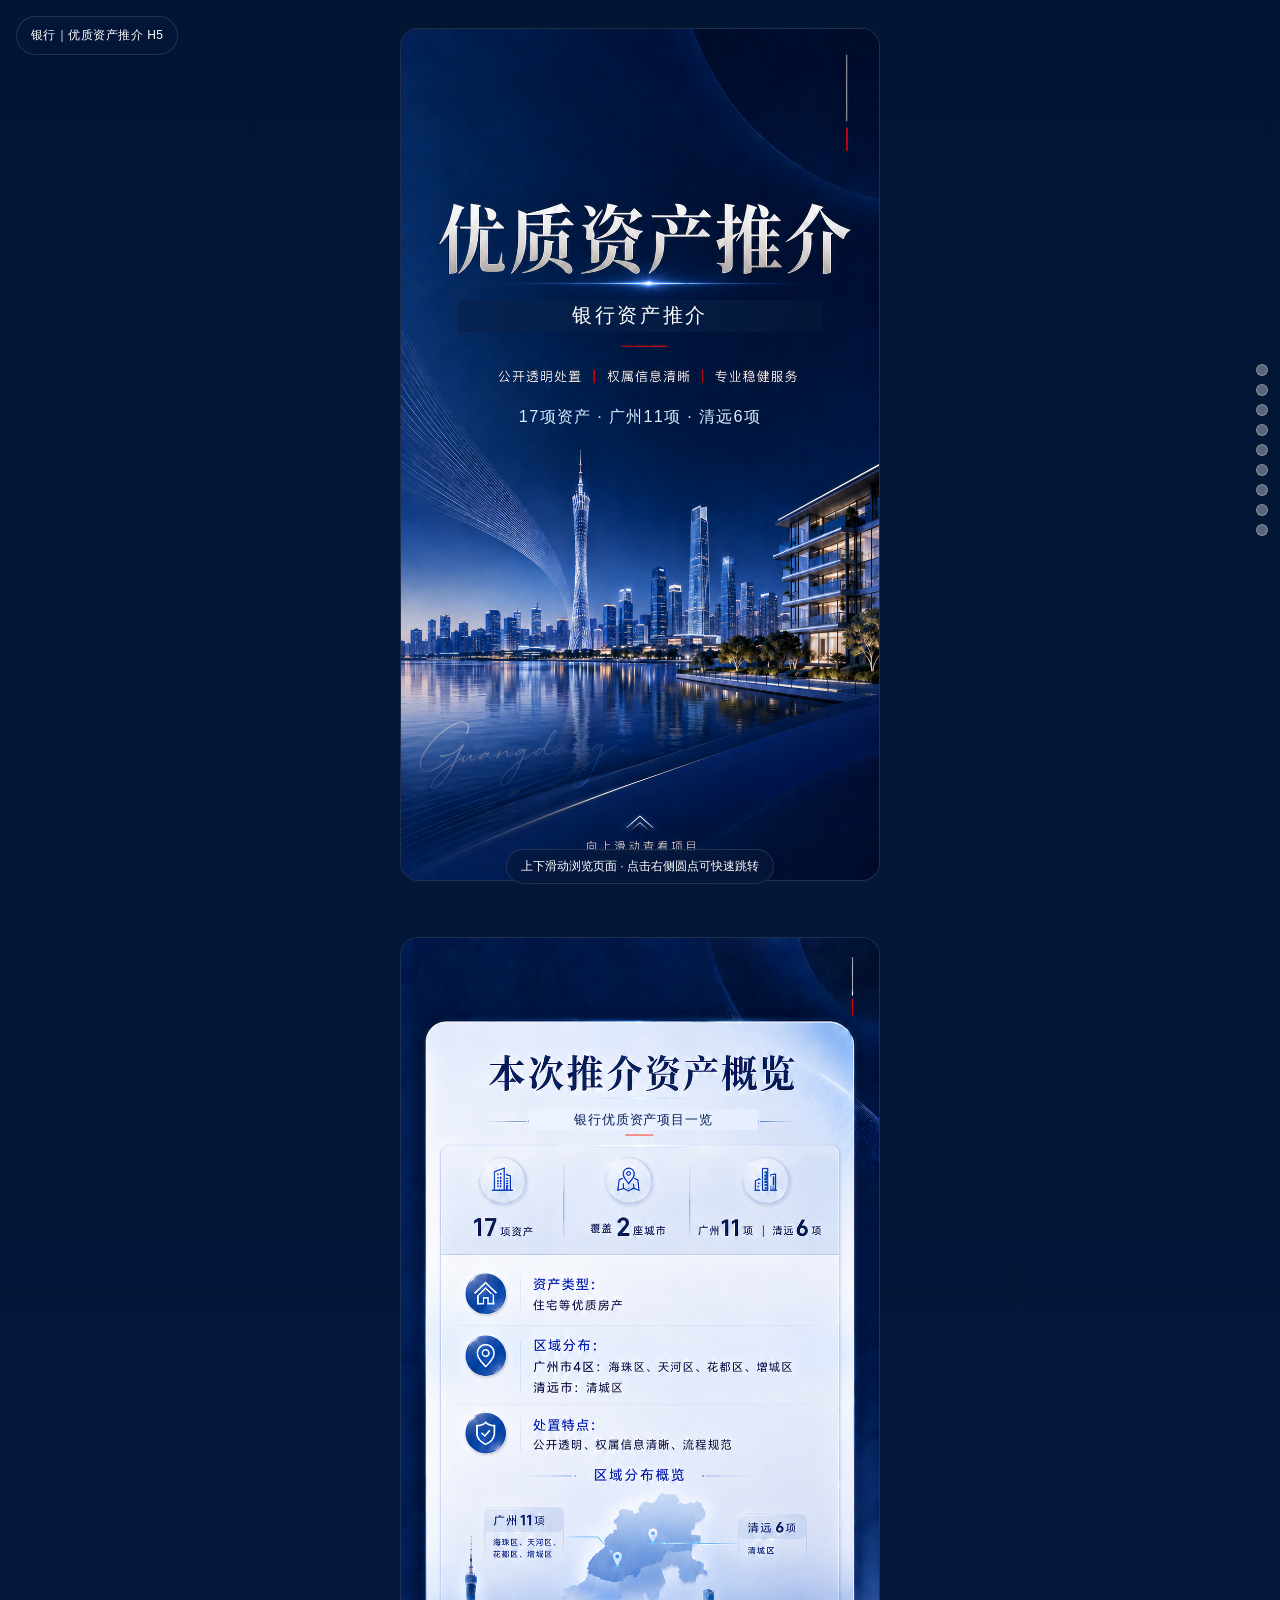
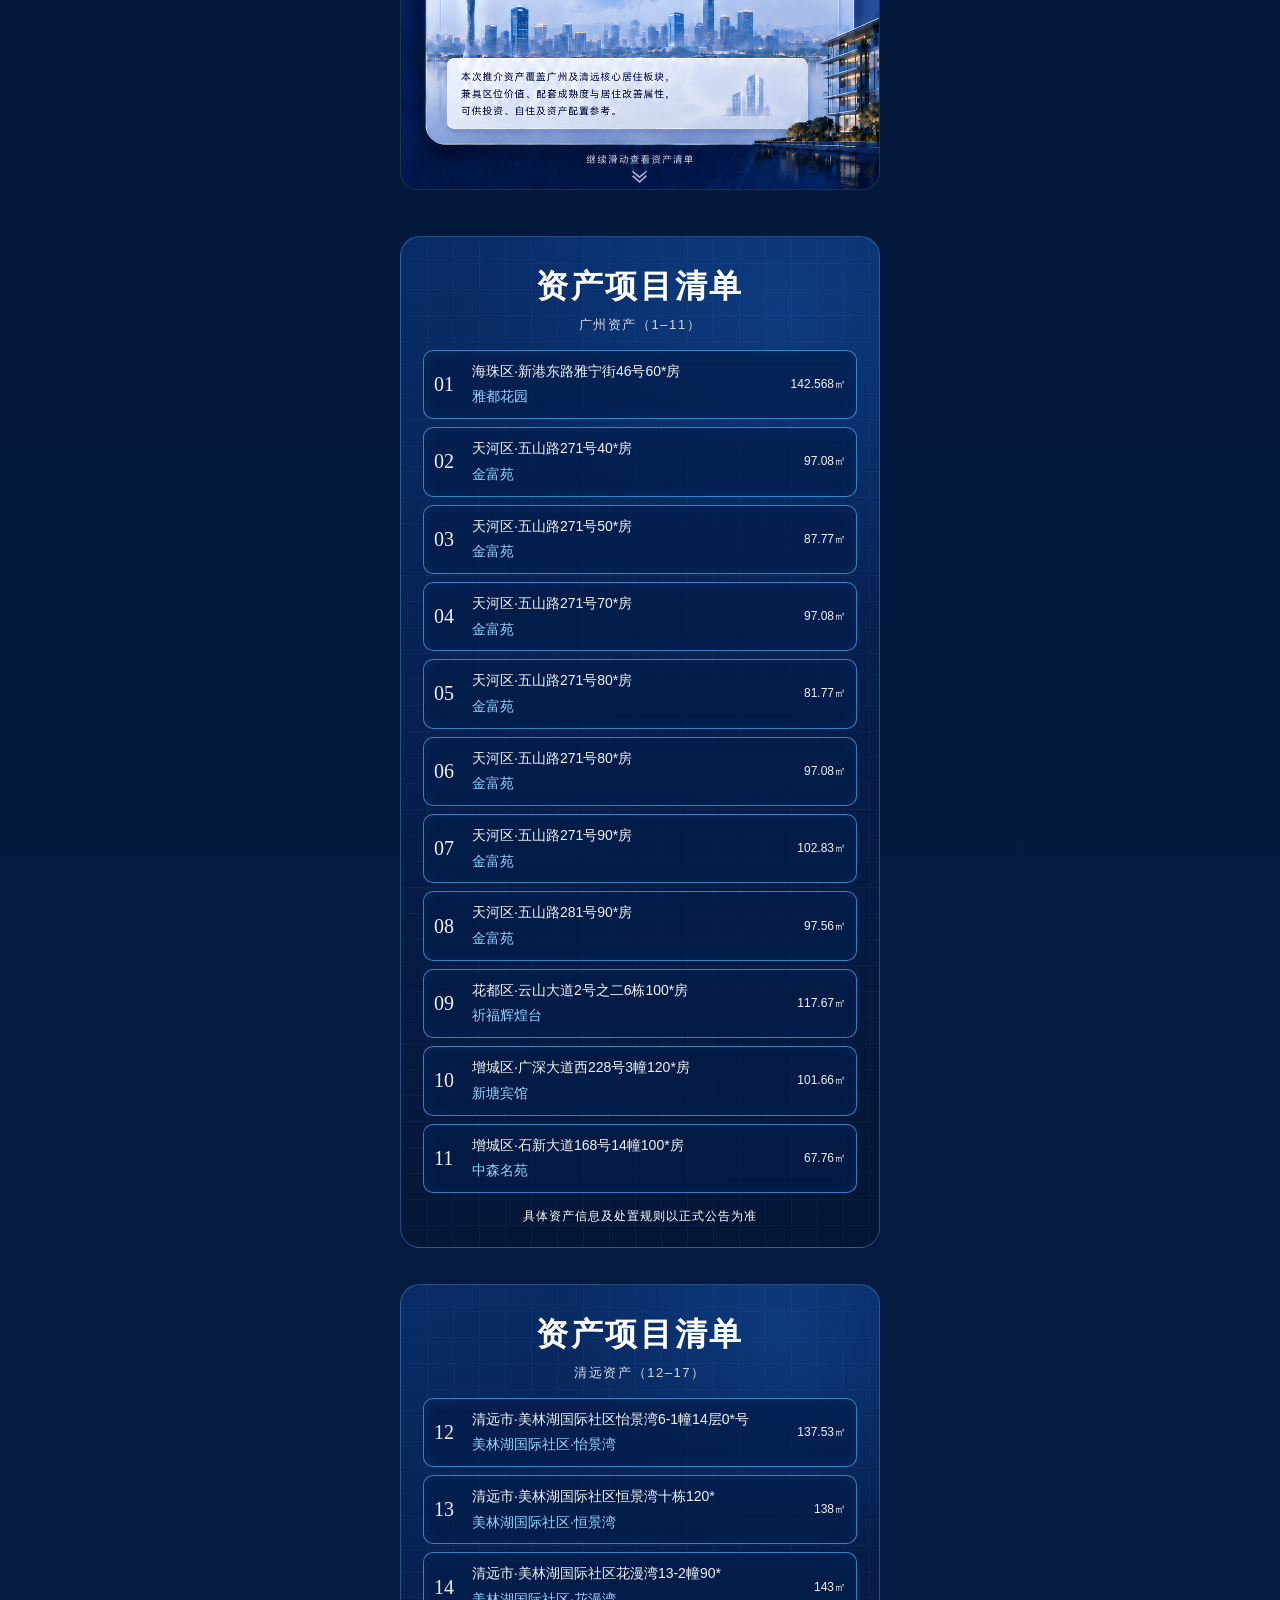
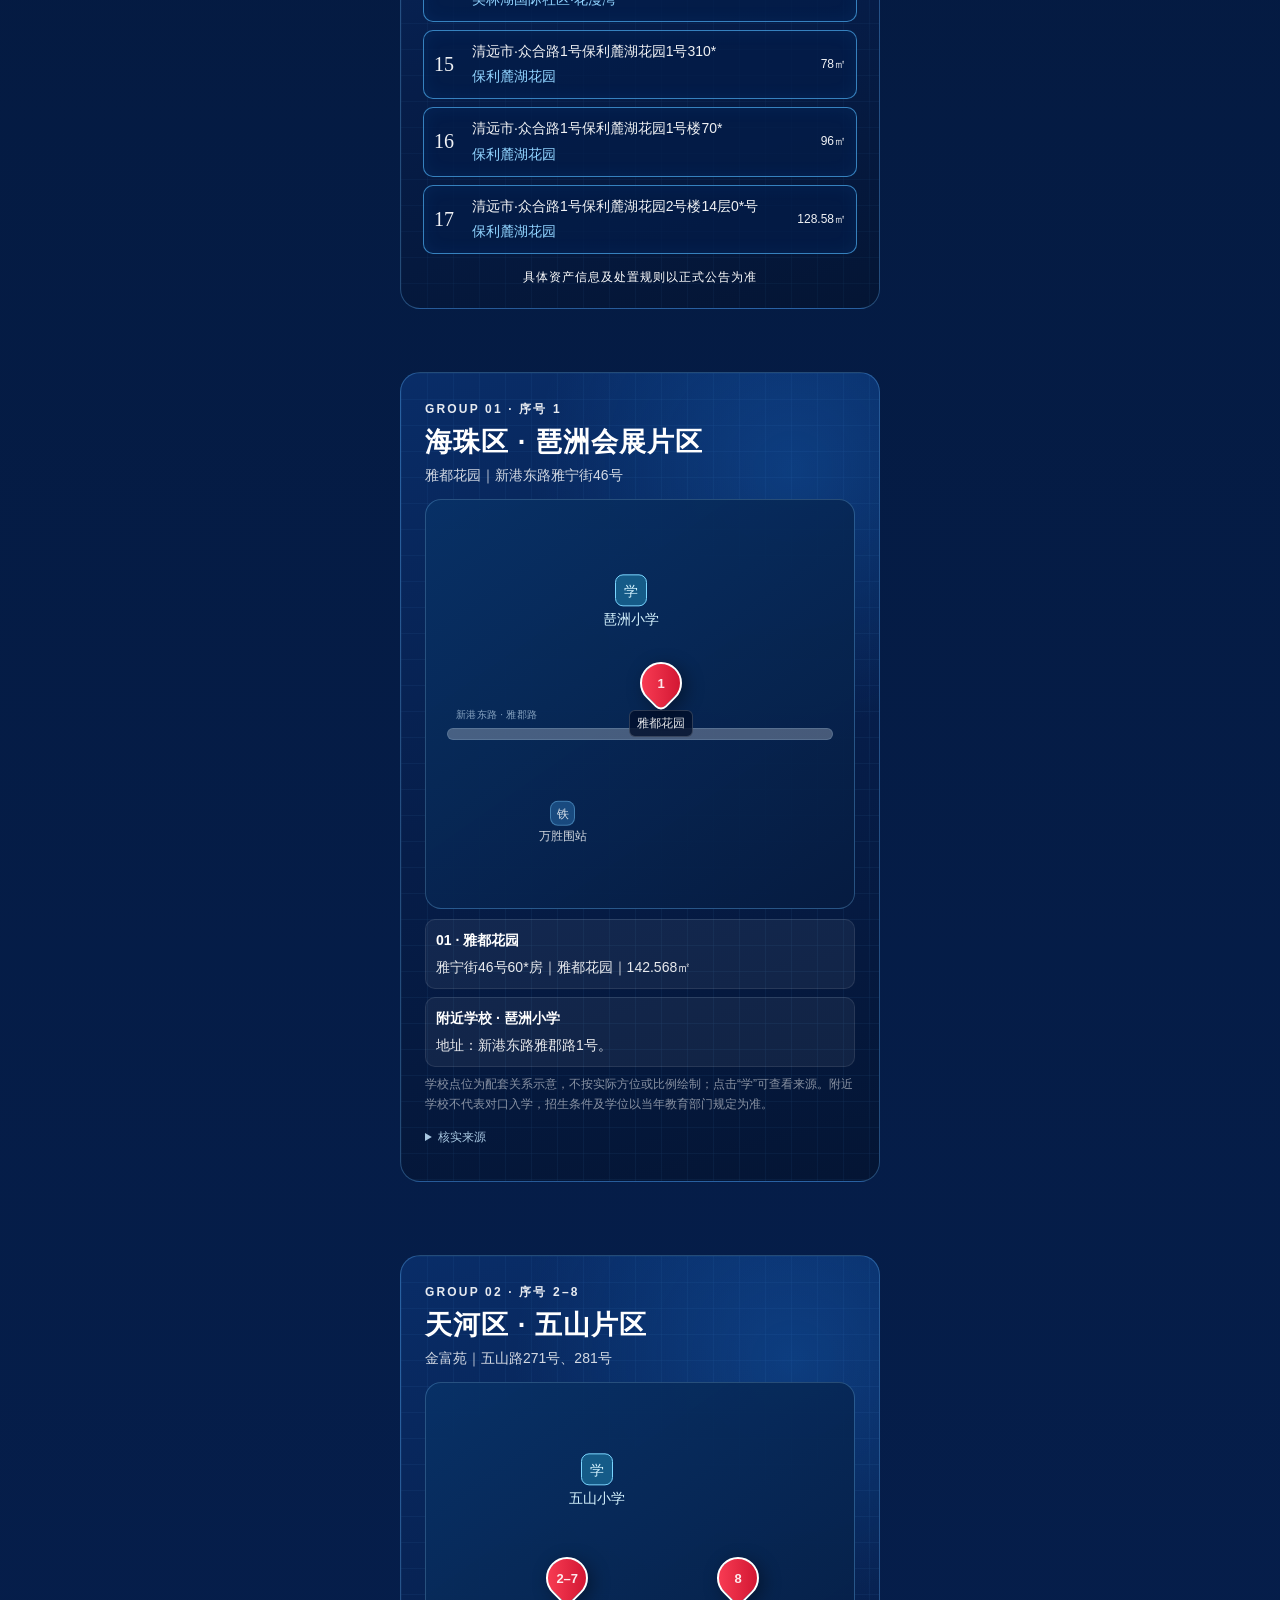
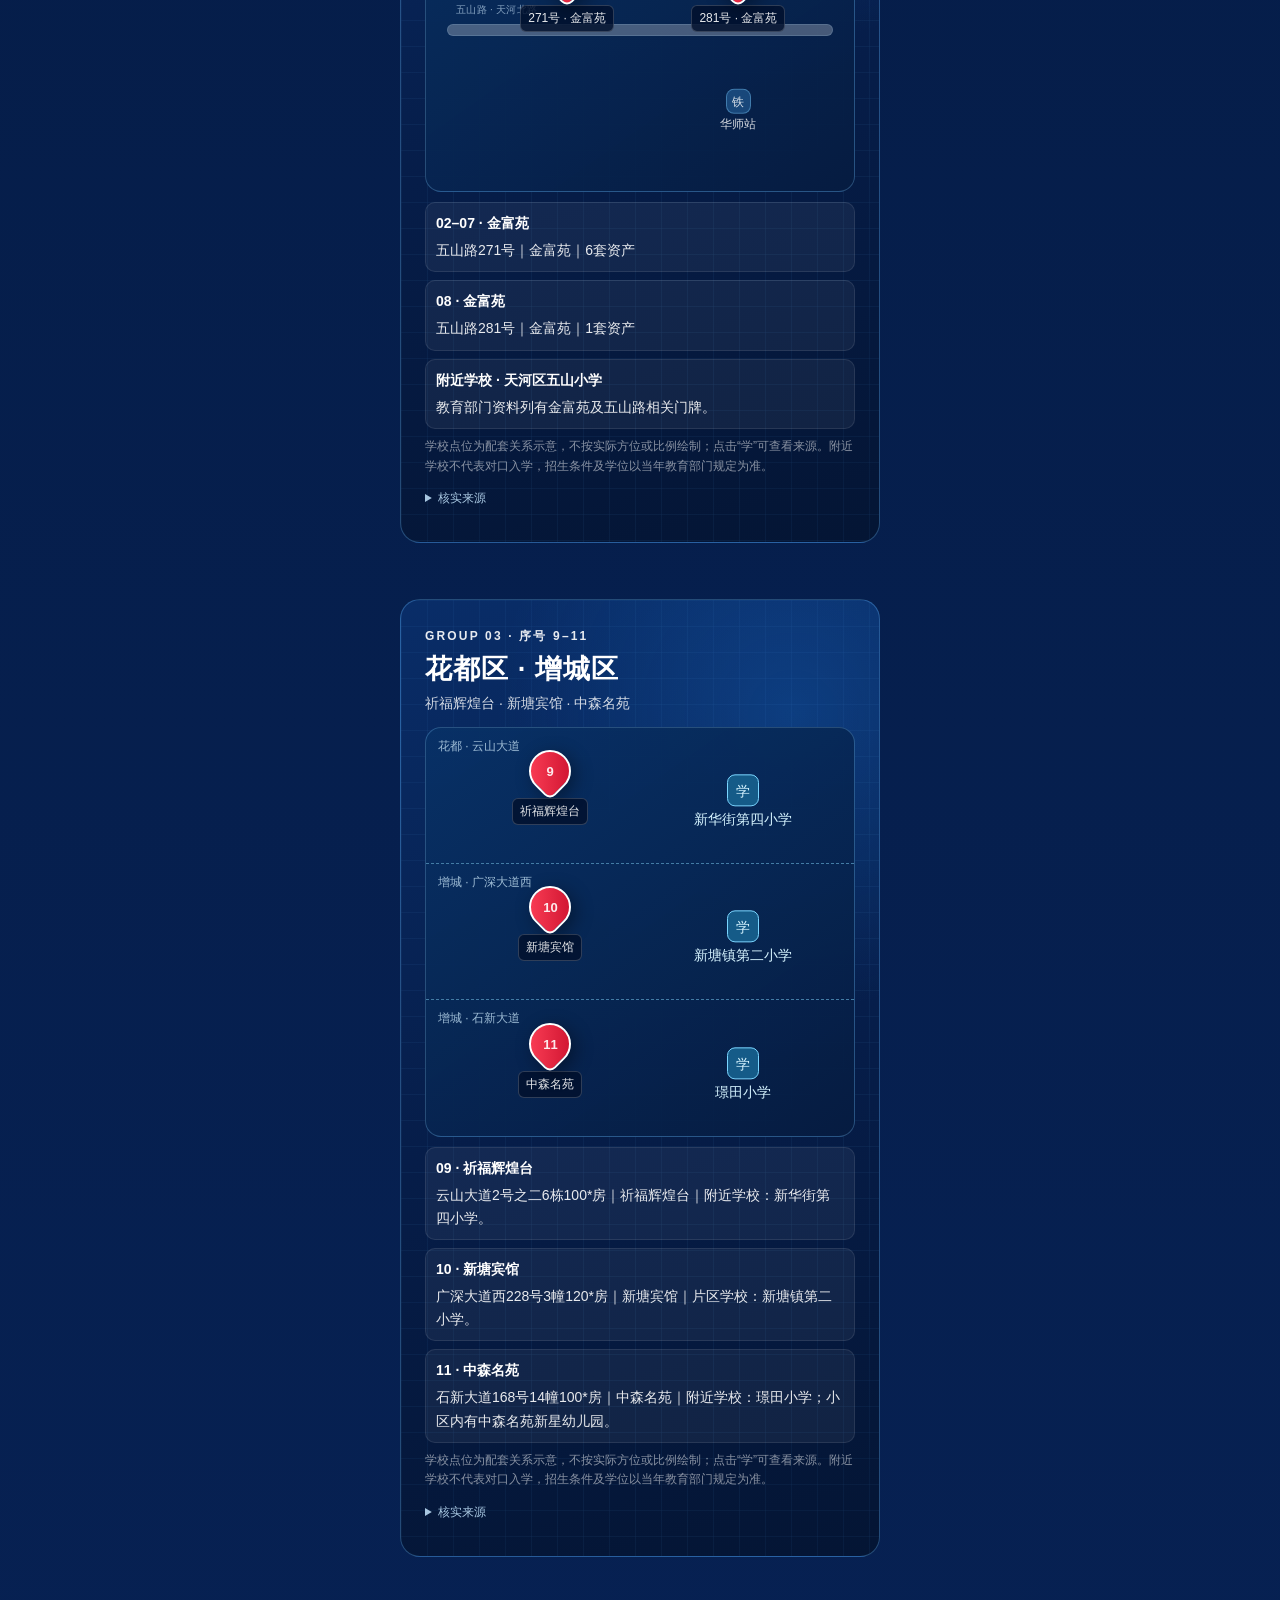
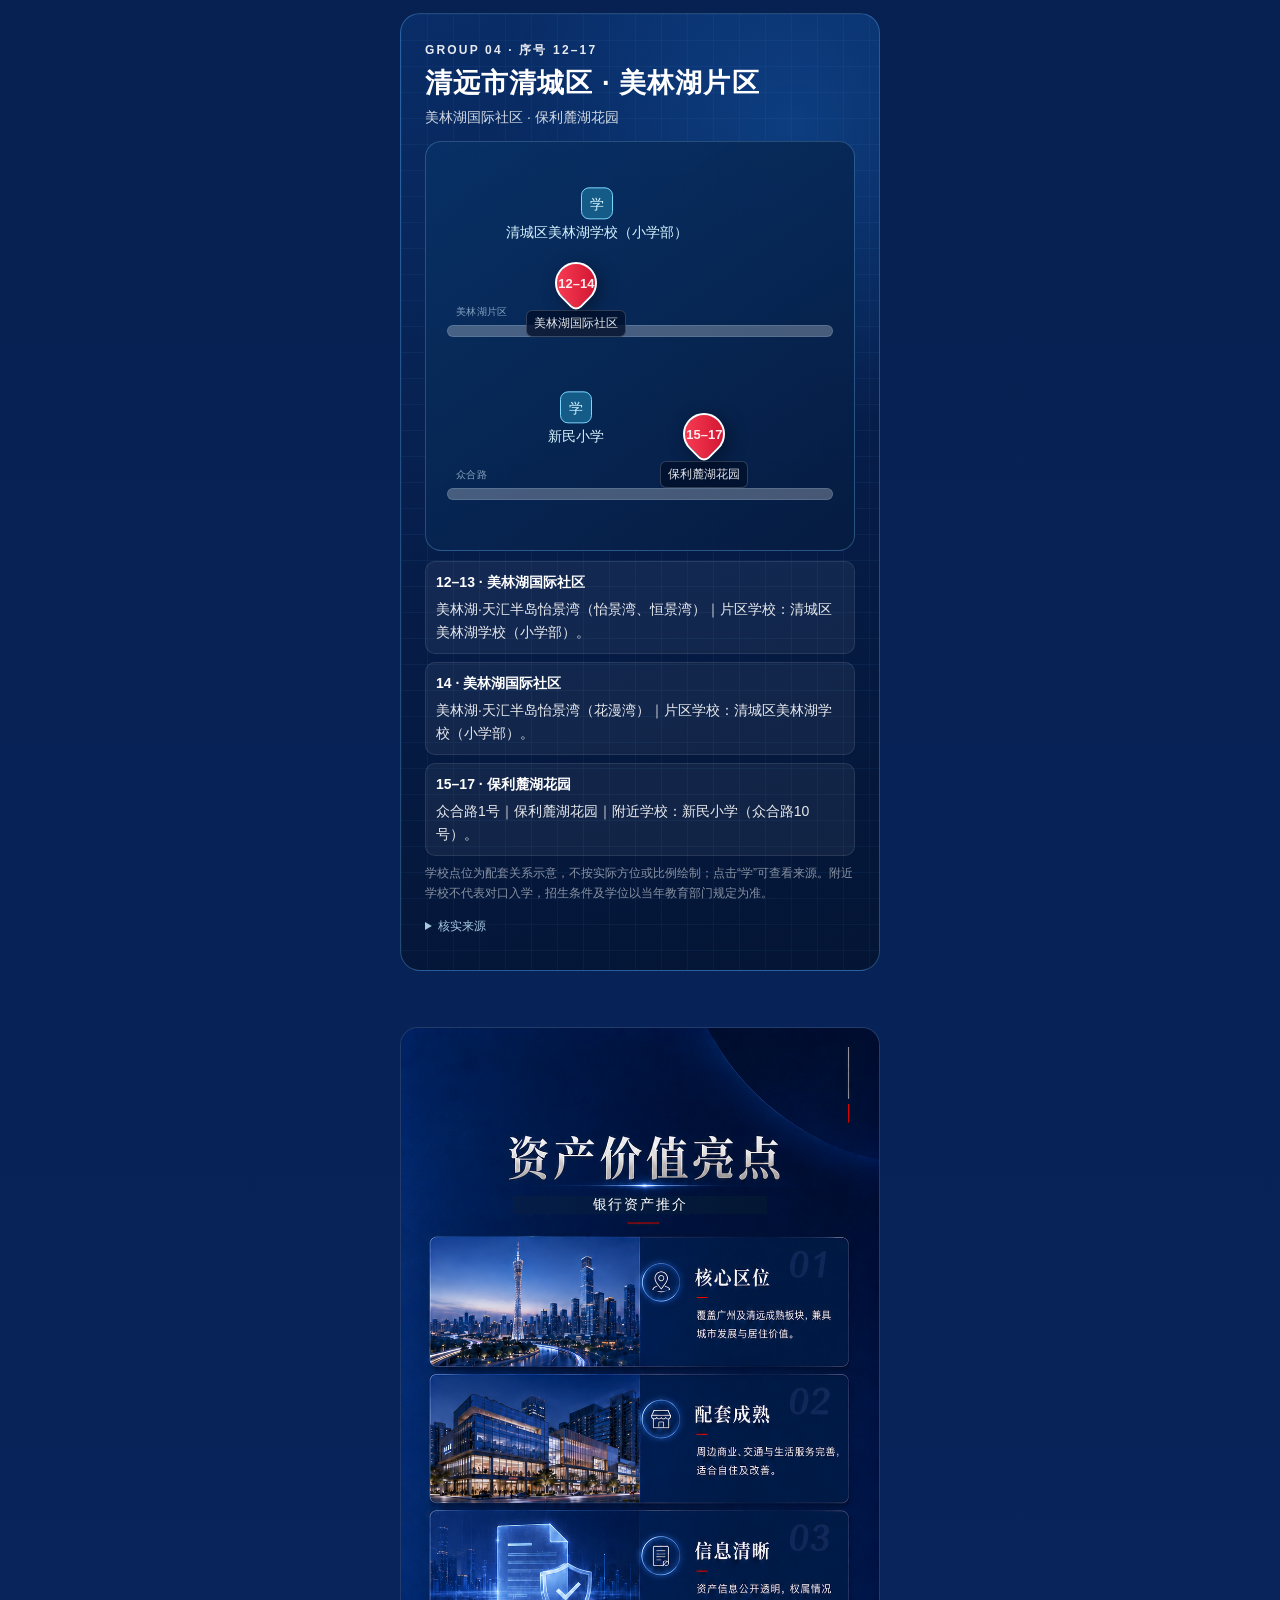
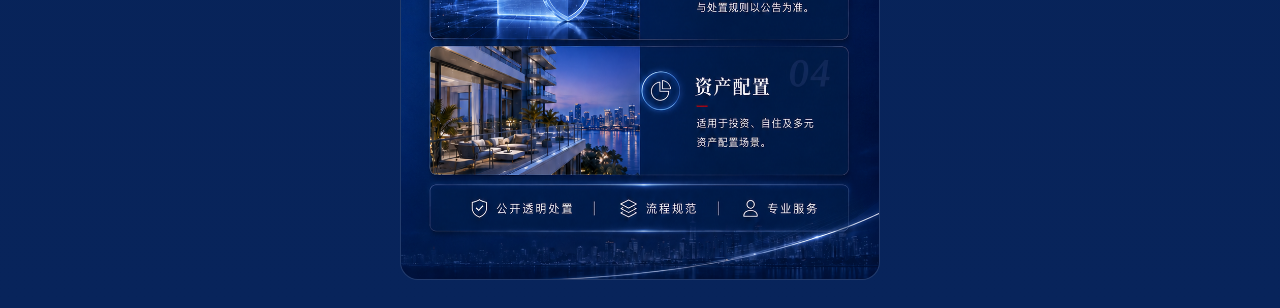
==== commit 921118e6: "Force white heading typography across H5 cards and maps" ====
--- a/index.html
+++ b/index.html
@@ -278,7 +278,7 @@
 .hint{font-size:12px}.footer-tip{white-space:nowrap;font-size:12px;max-width:95vw}.panel{scroll-snap-stop:normal}body{scroll-snap-type:y proximity}
 @media(max-width:360px){.asset-row{grid-template-columns:26px minmax(0,1fr);gap:5px}.asset-row em{grid-column:2}.map-card{padding:16px 12px}.map-title{font-size:24px}}
 
-body{color:#fff}.asset-list-card,.asset-list-card header,.asset-list-card h2,.asset-list-card header p,.asset-list-card footer{color:#fff}.asset-row,.asset-row span,.asset-row em{color:rgba(255,255,255,.92)}.asset-row strong{color:#d8eeff}.estate-name{color:#91d4ff!important}.map-card,.map-card h2,.map-card p,.map-card .map-kicker,.map-card .asset-line,.map-card .asset-line small{color:rgba(255,255,255,.9)}.map-card a{color:inherit}.map-card .school-poi{color:#d6f4ff}.source-details,.source-details summary{color:#a8c7e1}.source-details a{color:#a3deff!important}</style>
+body{color:#fff}.asset-list-card,.asset-list-card header,.asset-list-card h2,.asset-list-card header p,.asset-list-card footer{color:#fff}.asset-row,.asset-row span,.asset-row em{color:rgba(255,255,255,.92)}.asset-row strong{color:#d8eeff}.estate-name{color:#91d4ff!important}.map-card,.map-card h2,.map-card p,.map-card .map-kicker,.map-card .asset-line,.map-card .asset-line small{color:rgba(255,255,255,.9)}.map-card a{color:inherit}.map-card .school-poi{color:#d6f4ff}.source-details,.source-details summary{color:#a8c7e1}.source-details a{color:#a3deff!important}.map-title,.asset-list-card h2{color:#fff!important;-webkit-text-fill-color:#fff!important;font-family:-apple-system,BlinkMacSystemFont,"Segoe UI","PingFang SC","Microsoft YaHei",Arial,sans-serif!important}.asset-list-card header p,.map-subtitle{color:rgba(255,255,255,.82)!important;-webkit-text-fill-color:rgba(255,255,255,.82)!important}.asset-row,.asset-row span,.asset-row em,.asset-row strong{color:rgba(255,255,255,.94)!important;-webkit-text-fill-color:rgba(255,255,255,.94)!important}.estate-name{color:#91d4ff!important;-webkit-text-fill-color:#91d4ff!important}.map-title{font-weight:700!important;letter-spacing:.04em!important}</style>
 </head>
 <body>
 <div class="hint">银行｜优质资产推介 H5</div>
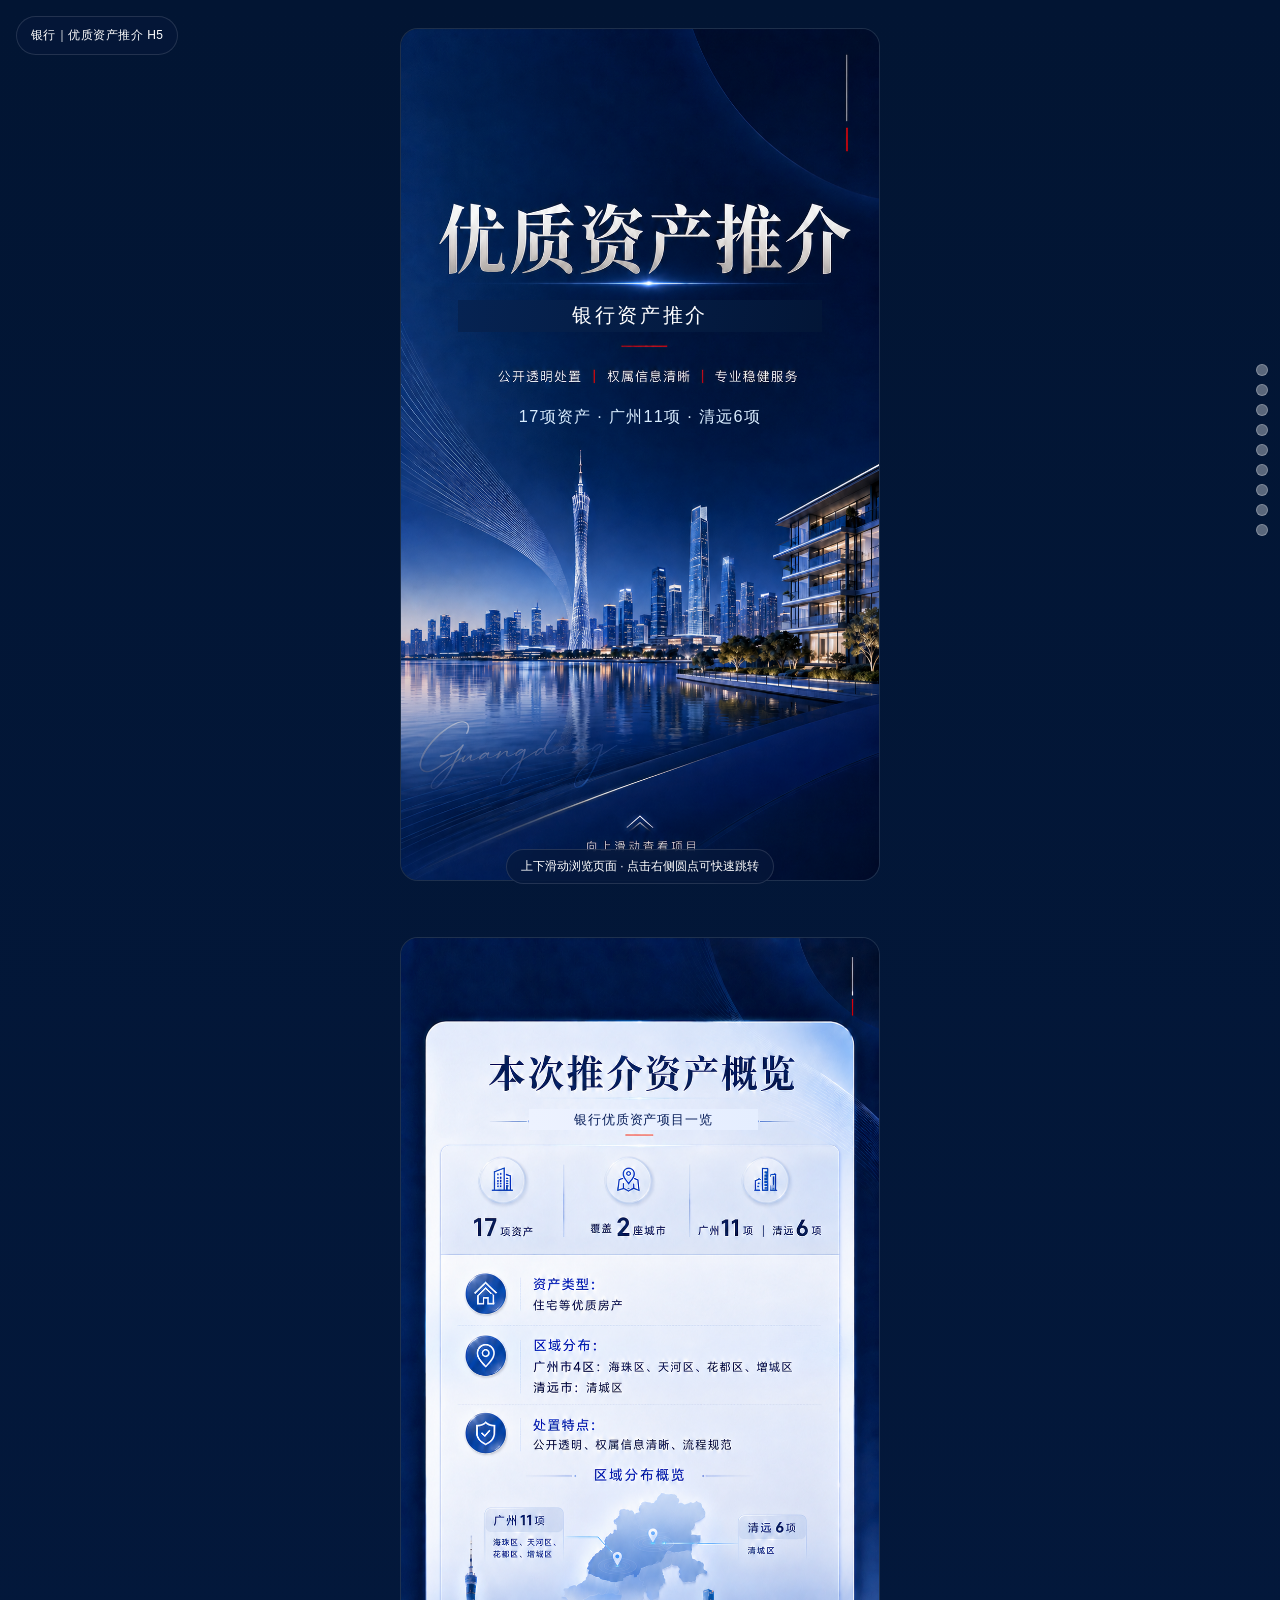
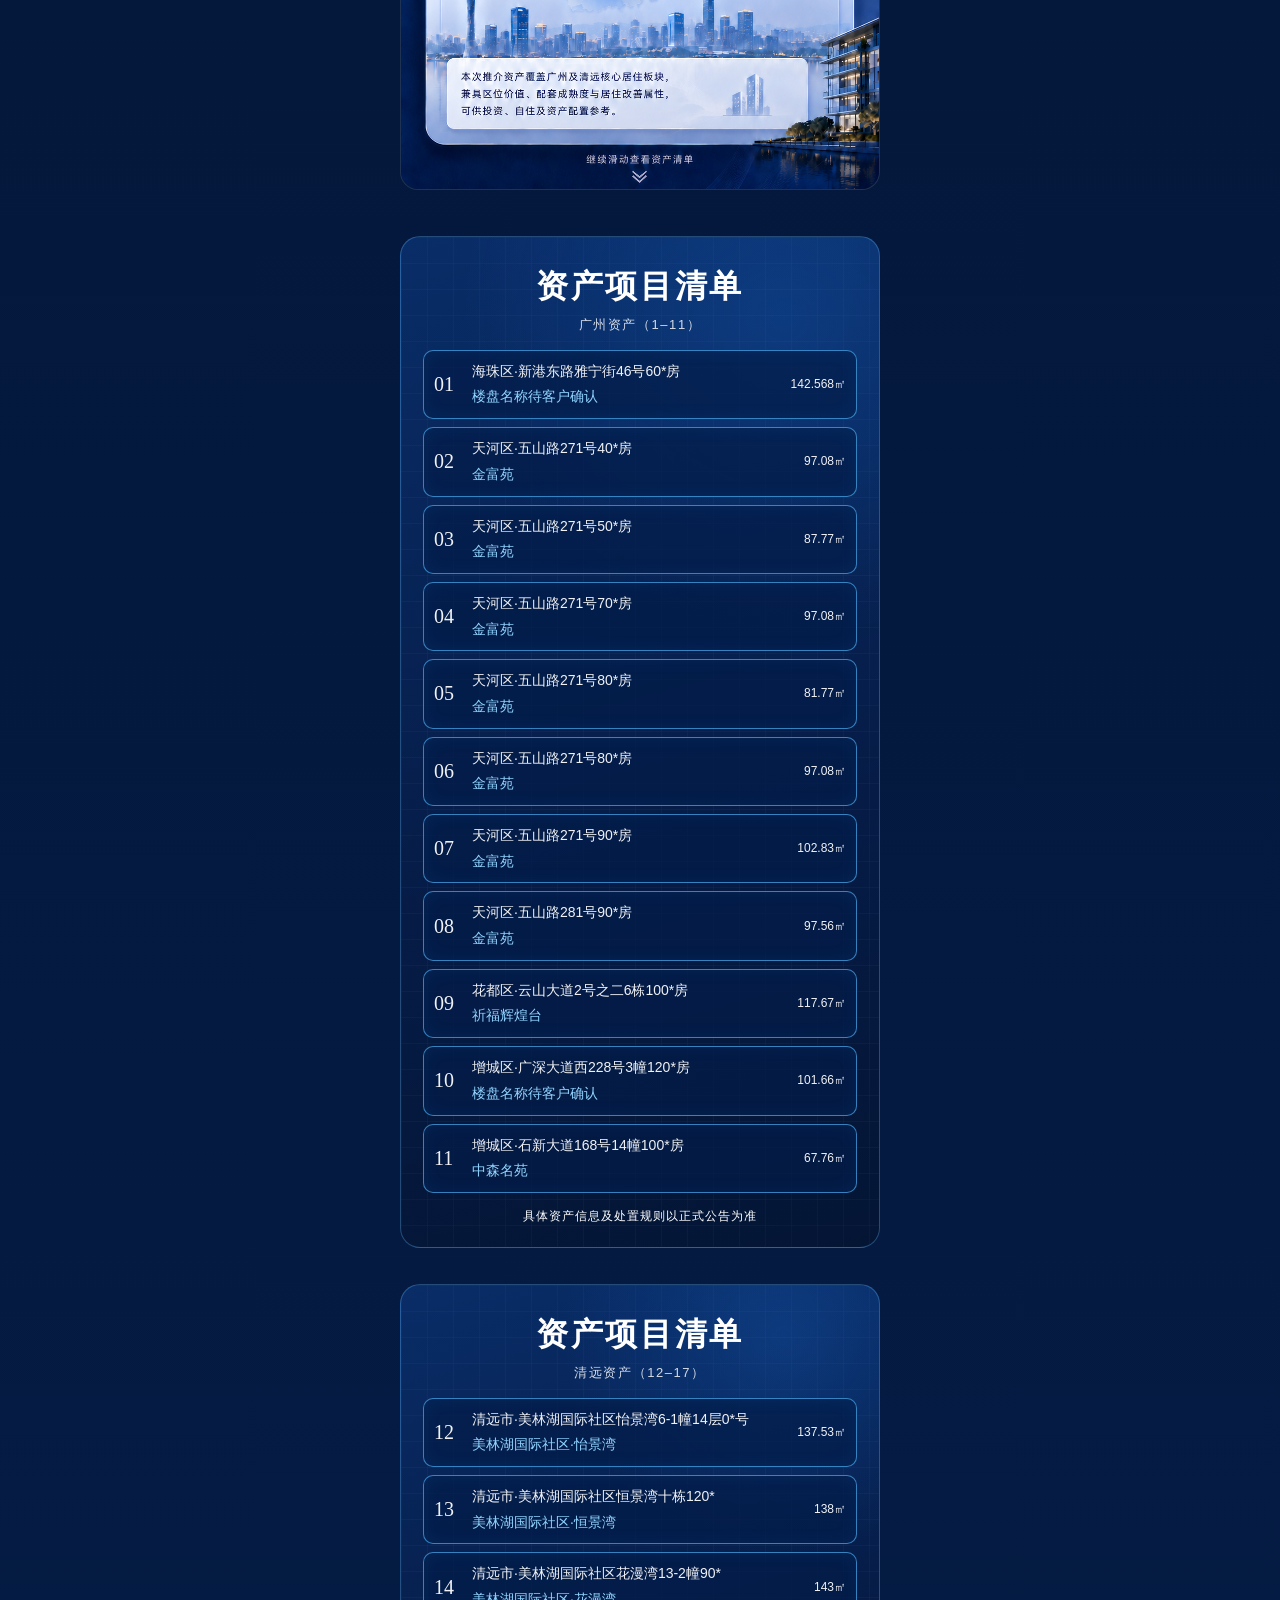
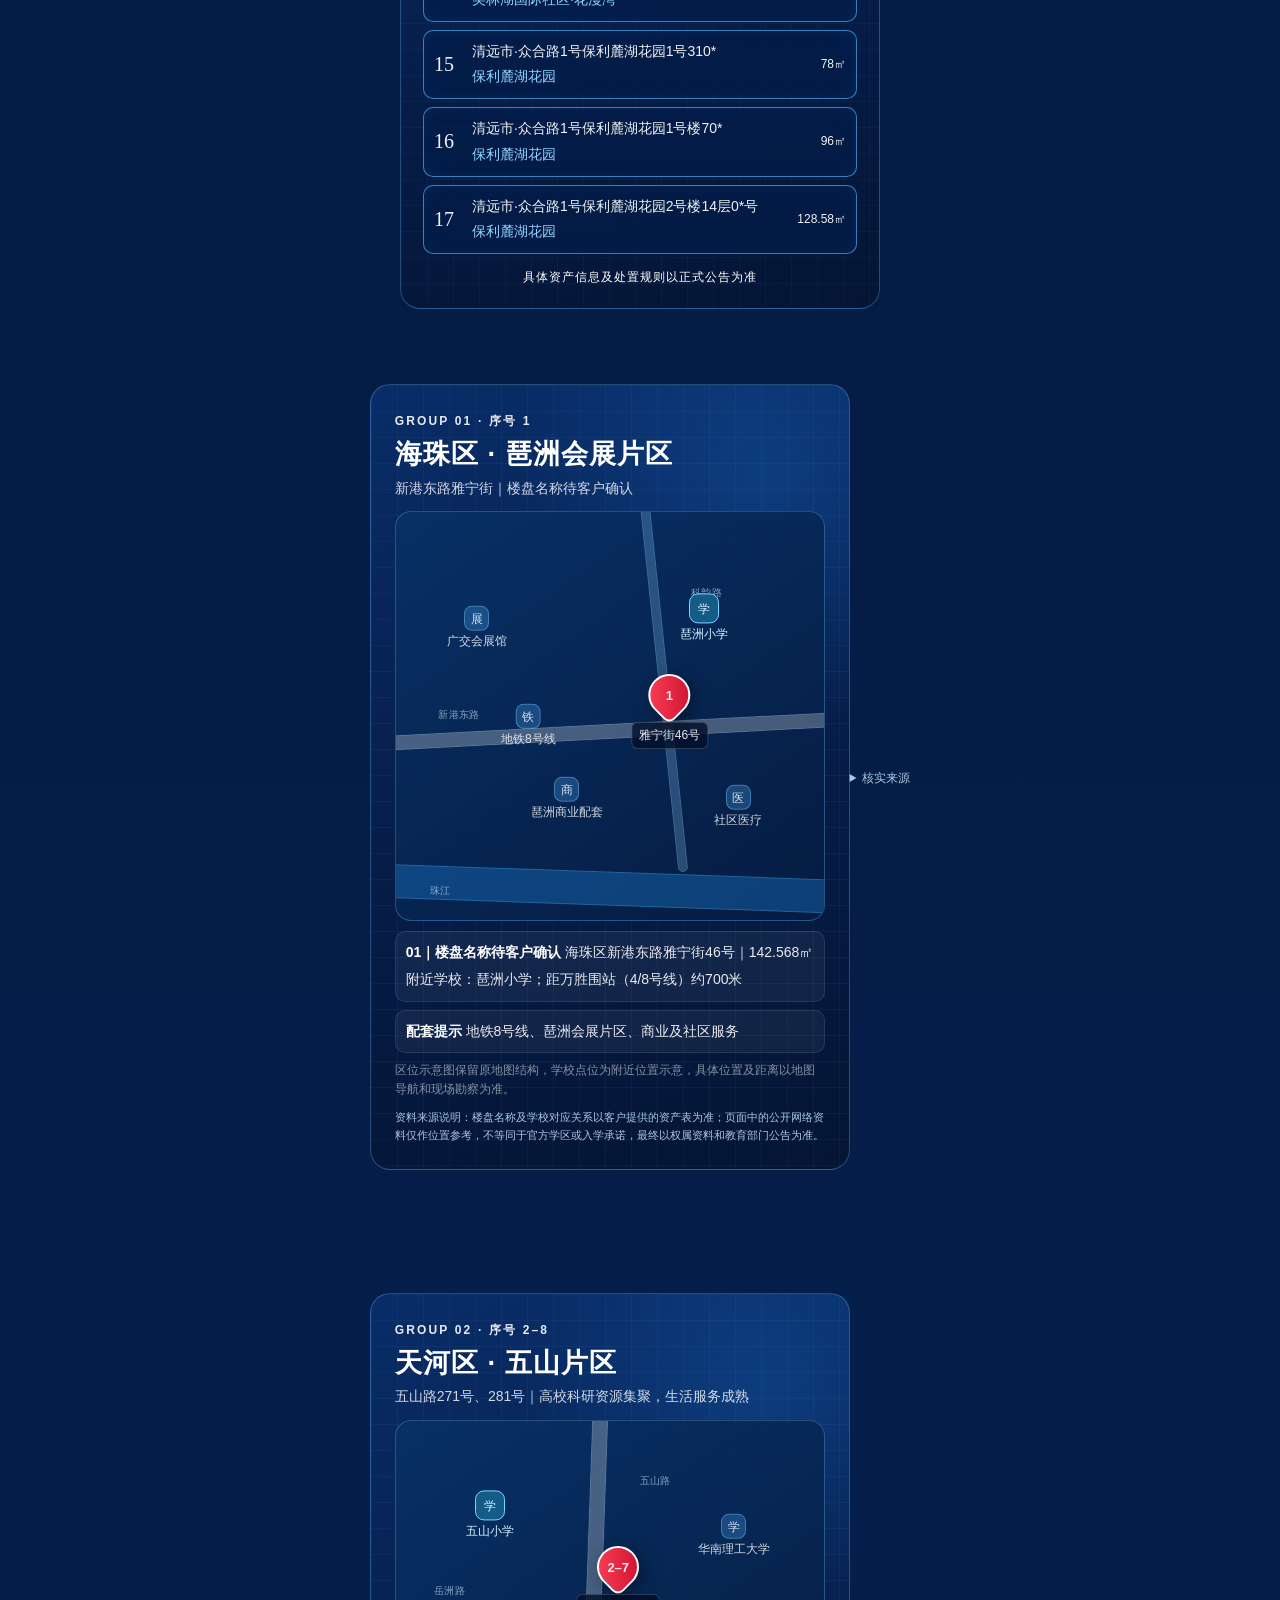
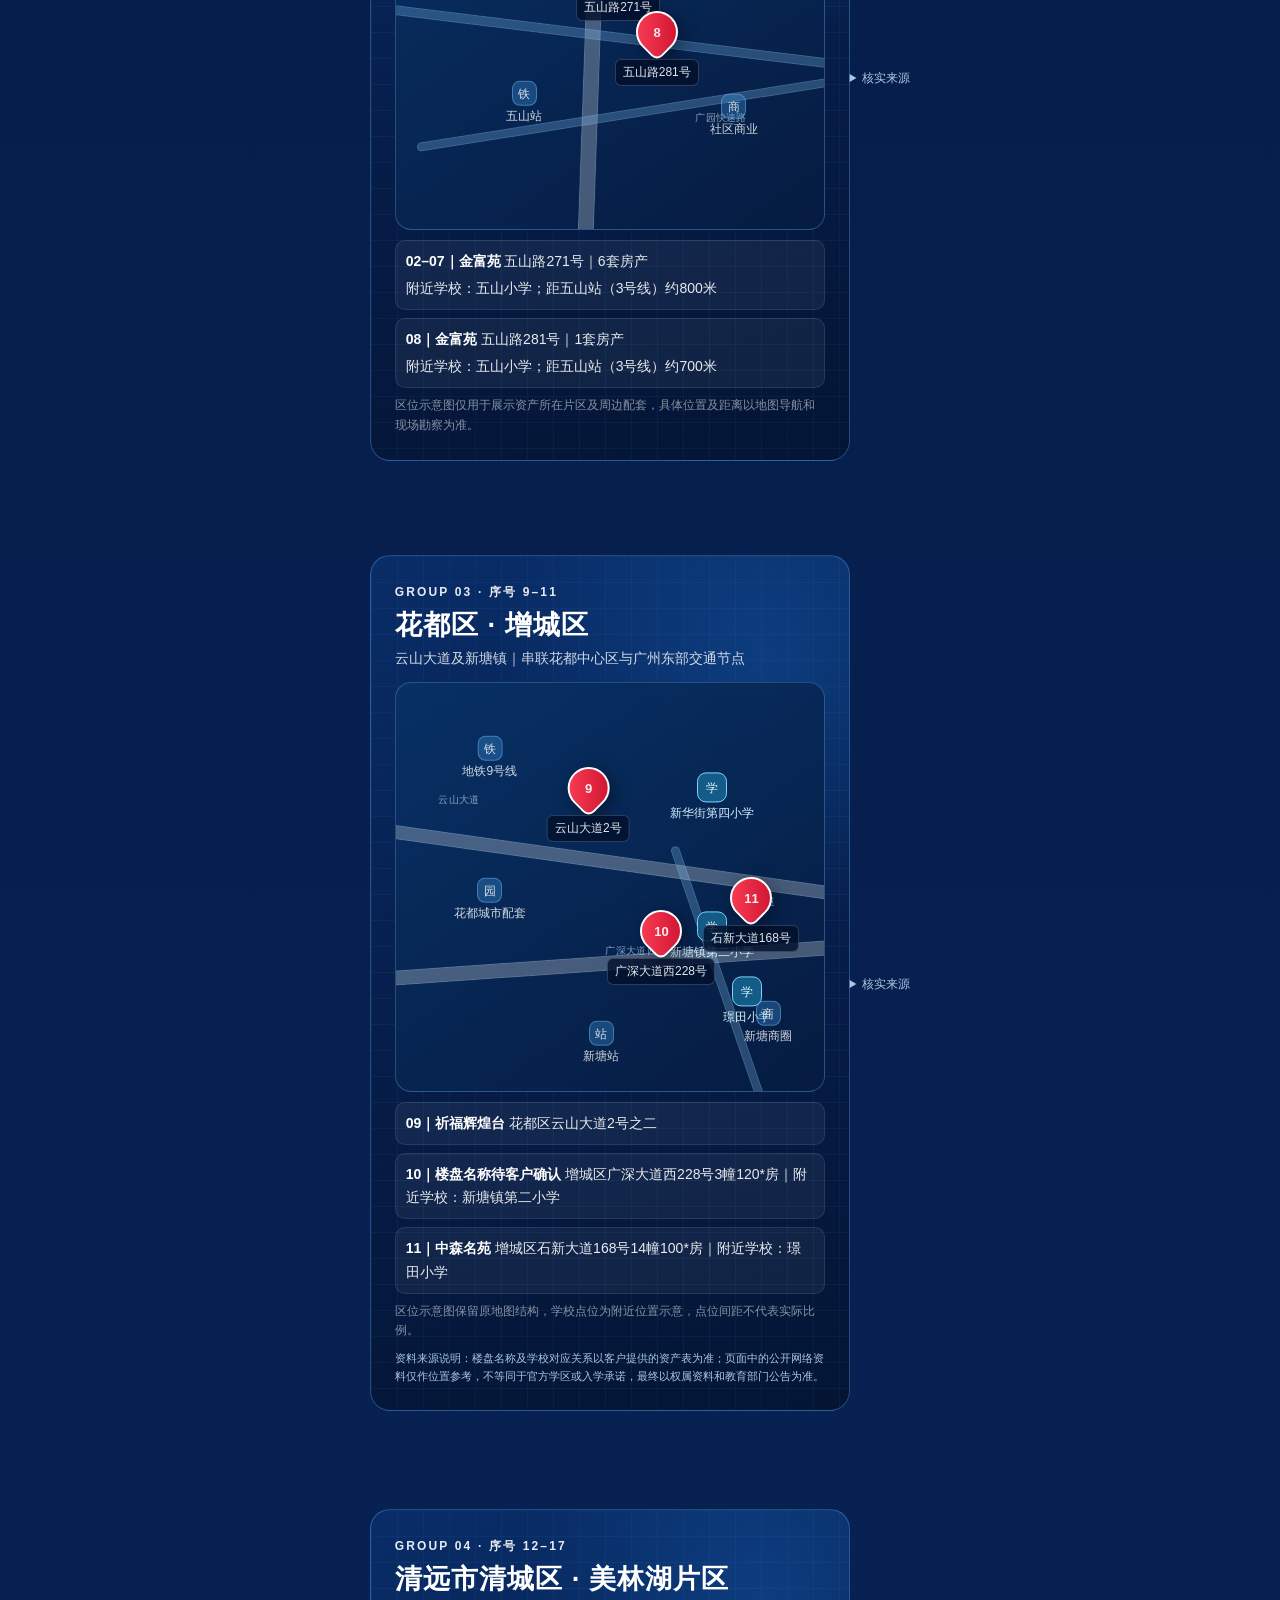
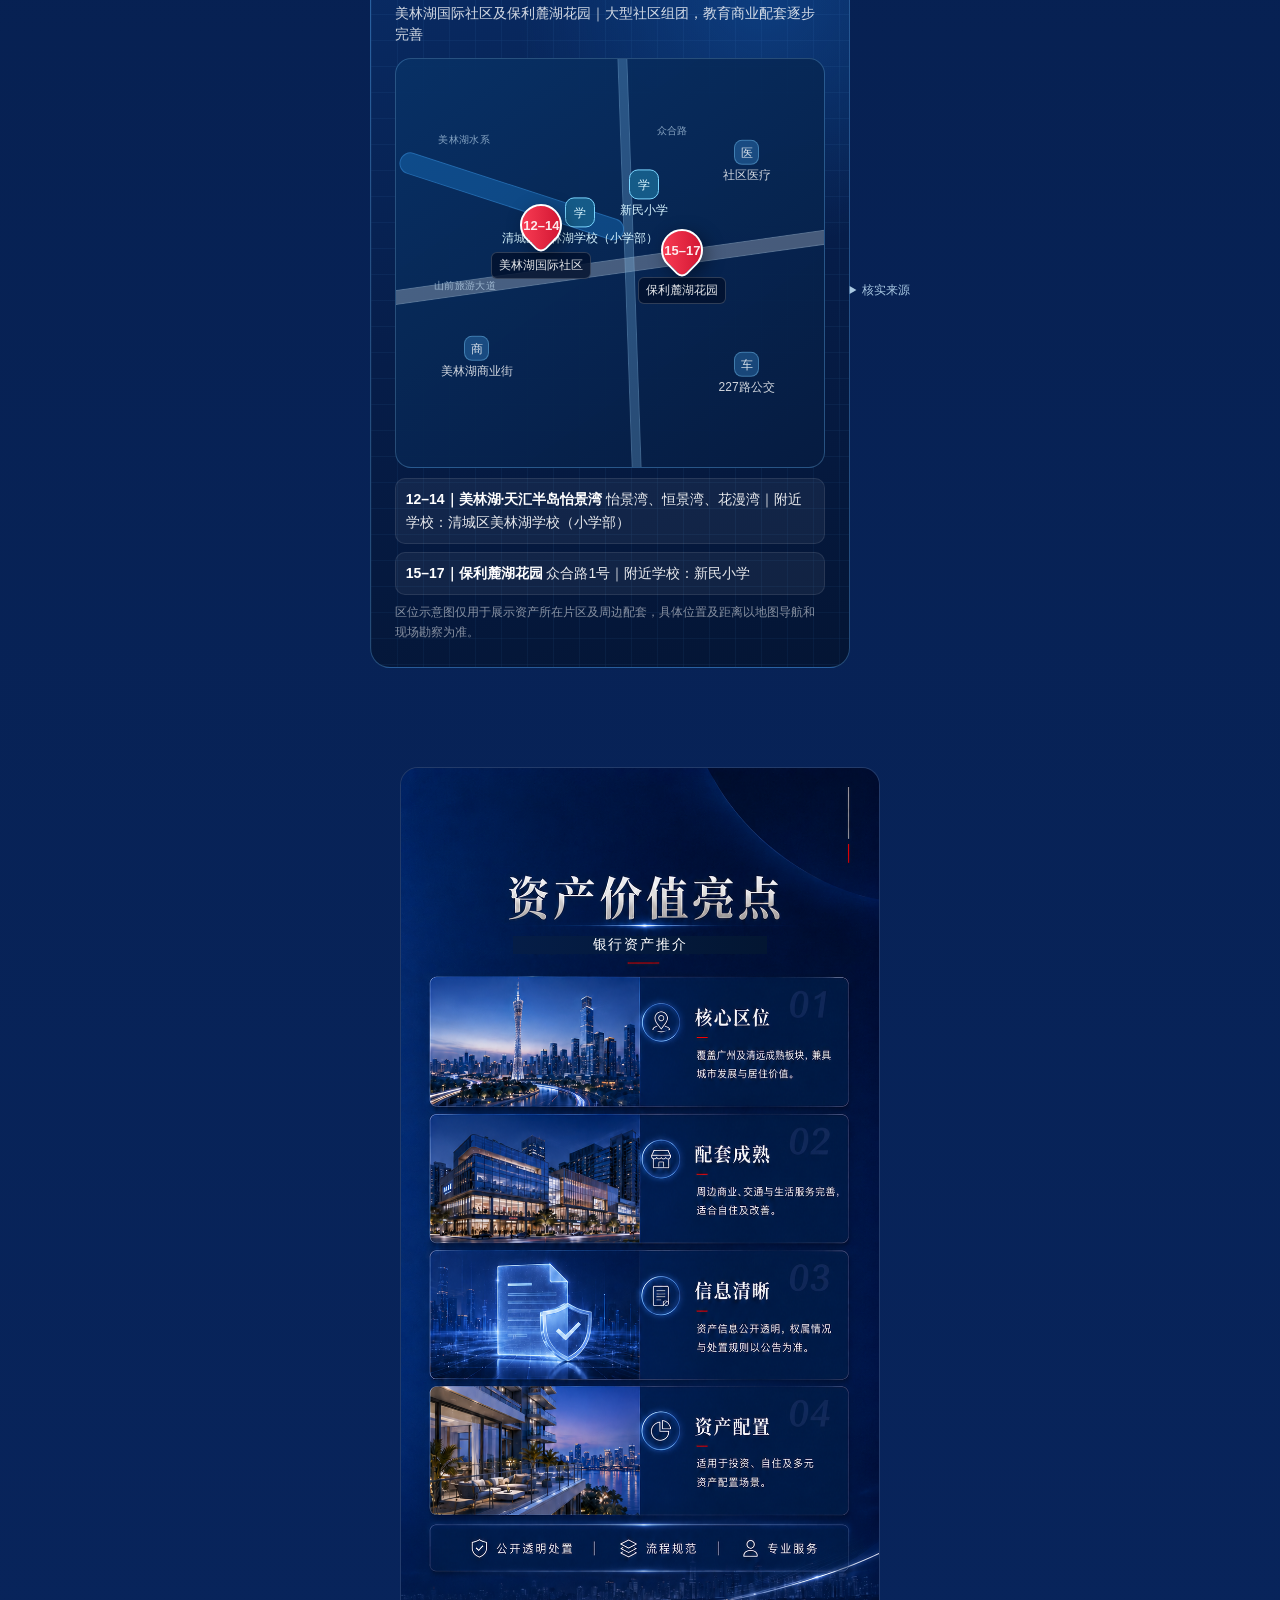
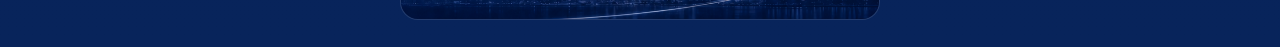
==== commit 8b35f966: "Restore original map design and mark school locations" ====
--- a/index.html
+++ b/index.html
@@ -278,7 +278,7 @@
 .hint{font-size:12px}.footer-tip{white-space:nowrap;font-size:12px;max-width:95vw}.panel{scroll-snap-stop:normal}body{scroll-snap-type:y proximity}
 @media(max-width:360px){.asset-row{grid-template-columns:26px minmax(0,1fr);gap:5px}.asset-row em{grid-column:2}.map-card{padding:16px 12px}.map-title{font-size:24px}}
 
-body{color:#fff}.asset-list-card,.asset-list-card header,.asset-list-card h2,.asset-list-card header p,.asset-list-card footer{color:#fff}.asset-row,.asset-row span,.asset-row em{color:rgba(255,255,255,.92)}.asset-row strong{color:#d8eeff}.estate-name{color:#91d4ff!important}.map-card,.map-card h2,.map-card p,.map-card .map-kicker,.map-card .asset-line,.map-card .asset-line small{color:rgba(255,255,255,.9)}.map-card a{color:inherit}.map-card .school-poi{color:#d6f4ff}.source-details,.source-details summary{color:#a8c7e1}.source-details a{color:#a3deff!important}.map-title,.asset-list-card h2{color:#fff!important;-webkit-text-fill-color:#fff!important;font-family:-apple-system,BlinkMacSystemFont,"Segoe UI","PingFang SC","Microsoft YaHei",Arial,sans-serif!important}.asset-list-card header p,.map-subtitle{color:rgba(255,255,255,.82)!important;-webkit-text-fill-color:rgba(255,255,255,.82)!important}.asset-row,.asset-row span,.asset-row em,.asset-row strong{color:rgba(255,255,255,.94)!important;-webkit-text-fill-color:rgba(255,255,255,.94)!important}.estate-name{color:#91d4ff!important;-webkit-text-fill-color:#91d4ff!important}.map-title{font-weight:700!important;letter-spacing:.04em!important}</style>
+body{color:#fff}.asset-list-card,.asset-list-card header,.asset-list-card h2,.asset-list-card header p,.asset-list-card footer{color:#fff}.asset-row,.asset-row span,.asset-row em{color:rgba(255,255,255,.92)}.asset-row strong{color:#d8eeff}.estate-name{color:#91d4ff!important}.map-card,.map-card h2,.map-card p,.map-card .map-kicker,.map-card .asset-line,.map-card .asset-line small{color:rgba(255,255,255,.9)}.map-card a{color:inherit}.map-card .school-poi{color:#d6f4ff}.source-details,.source-details summary{color:#a8c7e1}.source-details a{color:#a3deff!important}.map-title,.asset-list-card h2{color:#fff!important;-webkit-text-fill-color:#fff!important;font-family:-apple-system,BlinkMacSystemFont,"Segoe UI","PingFang SC","Microsoft YaHei",Arial,sans-serif!important}.asset-list-card header p,.map-subtitle{color:rgba(255,255,255,.82)!important;-webkit-text-fill-color:rgba(255,255,255,.82)!important}.asset-row,.asset-row span,.asset-row em,.asset-row strong{color:rgba(255,255,255,.94)!important;-webkit-text-fill-color:rgba(255,255,255,.94)!important}.estate-name{color:#91d4ff!important;-webkit-text-fill-color:#91d4ff!important}.map-title{font-weight:700!important;letter-spacing:.04em!important}.school-poi{color:#d6f4ff!important;text-decoration:none;font-size:12px;line-height:1.35}.school-poi i{display:block;width:30px;height:30px;line-height:30px;margin:0 auto 3px;border-radius:9px;background:#155b88;border:1px solid #7ad5ff;font-style:normal;text-align:center}.source-note{color:#a8c7e1!important;font-size:11px!important}</style>
 </head>
 <body>
 <div class="hint">银行｜优质资产推介 H5</div>
@@ -300,20 +300,76 @@
     </section>
     
     <section class="panel asset-panel" id="panel-3">
-        <div class="asset-list-card"><header><h2>资产项目清单</h2><p>广州资产（1–11）</p></header><div class="asset-rows"><div class="asset-row"><strong>01</strong><span>海珠区·新港东路雅宁街46号60*房<b class="estate-name">雅都花园</b></span><em>142.568㎡</em></div><div class="asset-row"><strong>02</strong><span>天河区·五山路271号40*房<b class="estate-name">金富苑</b></span><em>97.08㎡</em></div><div class="asset-row"><strong>03</strong><span>天河区·五山路271号50*房<b class="estate-name">金富苑</b></span><em>87.77㎡</em></div><div class="asset-row"><strong>04</strong><span>天河区·五山路271号70*房<b class="estate-name">金富苑</b></span><em>97.08㎡</em></div><div class="asset-row"><strong>05</strong><span>天河区·五山路271号80*房<b class="estate-name">金富苑</b></span><em>81.77㎡</em></div><div class="asset-row"><strong>06</strong><span>天河区·五山路271号80*房<b class="estate-name">金富苑</b></span><em>97.08㎡</em></div><div class="asset-row"><strong>07</strong><span>天河区·五山路271号90*房<b class="estate-name">金富苑</b></span><em>102.83㎡</em></div><div class="asset-row"><strong>08</strong><span>天河区·五山路281号90*房<b class="estate-name">金富苑</b></span><em>97.56㎡</em></div><div class="asset-row"><strong>09</strong><span>花都区·云山大道2号之二6栋100*房<b class="estate-name">祈福辉煌台</b></span><em>117.67㎡</em></div><div class="asset-row"><strong>10</strong><span>增城区·广深大道西228号3幢120*房<b class="estate-name">新塘宾馆</b></span><em>101.66㎡</em></div><div class="asset-row"><strong>11</strong><span>增城区·石新大道168号14幢100*房<b class="estate-name">中森名苑</b></span><em>67.76㎡</em></div></div><footer>具体资产信息及处置规则以正式公告为准</footer></div>
+        <div class="asset-list-card"><header><h2>资产项目清单</h2><p>广州资产（1–11）</p></header><div class="asset-rows"><div class="asset-row"><strong>01</strong><span>海珠区·新港东路雅宁街46号60*房<b class="estate-name">楼盘名称待客户确认</b></span><em>142.568㎡</em></div><div class="asset-row"><strong>02</strong><span>天河区·五山路271号40*房<b class="estate-name">金富苑</b></span><em>97.08㎡</em></div><div class="asset-row"><strong>03</strong><span>天河区·五山路271号50*房<b class="estate-name">金富苑</b></span><em>87.77㎡</em></div><div class="asset-row"><strong>04</strong><span>天河区·五山路271号70*房<b class="estate-name">金富苑</b></span><em>97.08㎡</em></div><div class="asset-row"><strong>05</strong><span>天河区·五山路271号80*房<b class="estate-name">金富苑</b></span><em>81.77㎡</em></div><div class="asset-row"><strong>06</strong><span>天河区·五山路271号80*房<b class="estate-name">金富苑</b></span><em>97.08㎡</em></div><div class="asset-row"><strong>07</strong><span>天河区·五山路271号90*房<b class="estate-name">金富苑</b></span><em>102.83㎡</em></div><div class="asset-row"><strong>08</strong><span>天河区·五山路281号90*房<b class="estate-name">金富苑</b></span><em>97.56㎡</em></div><div class="asset-row"><strong>09</strong><span>花都区·云山大道2号之二6栋100*房<b class="estate-name">祈福辉煌台</b></span><em>117.67㎡</em></div><div class="asset-row"><strong>10</strong><span>增城区·广深大道西228号3幢120*房<b class="estate-name">楼盘名称待客户确认</b></span><em>101.66㎡</em></div><div class="asset-row"><strong>11</strong><span>增城区·石新大道168号14幢100*房<b class="estate-name">中森名苑</b></span><em>67.76㎡</em></div></div><footer>具体资产信息及处置规则以正式公告为准</footer></div>
     </section>
     
     <section class="panel asset-panel" id="panel-4">
         <div class="asset-list-card"><header><h2>资产项目清单</h2><p>清远资产（12–17）</p></header><div class="asset-rows"><div class="asset-row"><strong>12</strong><span>清远市·美林湖国际社区怡景湾6-1幢14层0*号<b class="estate-name">美林湖国际社区·怡景湾</b></span><em>137.53㎡</em></div><div class="asset-row"><strong>13</strong><span>清远市·美林湖国际社区恒景湾十栋120*<b class="estate-name">美林湖国际社区·恒景湾</b></span><em>138㎡</em></div><div class="asset-row"><strong>14</strong><span>清远市·美林湖国际社区花漫湾13-2幢90*<b class="estate-name">美林湖国际社区·花漫湾</b></span><em>143㎡</em></div><div class="asset-row"><strong>15</strong><span>清远市·众合路1号保利麓湖花园1号310*<b class="estate-name">保利麓湖花园</b></span><em>78㎡</em></div><div class="asset-row"><strong>16</strong><span>清远市·众合路1号保利麓湖花园1号楼70*<b class="estate-name">保利麓湖花园</b></span><em>96㎡</em></div><div class="asset-row"><strong>17</strong><span>清远市·众合路1号保利麓湖花园2号楼14层0*号<b class="estate-name">保利麓湖花园</b></span><em>128.58㎡</em></div></div><footer>具体资产信息及处置规则以正式公告为准</footer></div>
     </section>
 
-    <section class="panel" id="map-group-1"><div class="map-card"><header class="map-head"><div class="map-kicker">GROUP 01 · 序号 1</div><h2 class="map-title">海珠区 · 琶洲会展片区</h2><p class="map-subtitle">雅都花园｜新港东路雅宁街46号</p></header><div class="map-stage"><div class="road major" style="left:5%;top:56%;width:90%;height:12px"></div><span class="road-label" style="left:7%;top:51%">新港东路 · 雅郡路</span><a class="pin" style="left:55%;top:58%" href="#panel-3"><b><span>1</span></b><em>雅都花园</em></a><a class="poi school-poi" style="left:48%;top:25%" href="https://www.haizhu.gov.cn/hzdt/bmyw/qwhgdlytyj/content/mpost_9860602.html" target="_blank" rel="noopener noreferrer" aria-label="琶洲小学，查看核实来源"><i>学</i>琶洲小学</a><div class="poi" style="left:32%;top:79%"><i>铁</i>万胜围站</div></div><div class="map-assets"><div class="asset-line"><strong>01 · 雅都花园</strong><small>雅宁街46号60*房｜雅都花园｜142.568㎡</small></div><div class="asset-line"><strong>附近学校 · 琶洲小学</strong><small>地址：新港东路雅郡路1号。</small></div></div><div class="map-note">学校点位为配套关系示意，不按实际方位或比例绘制；点击“学”可查看来源。附近学校不代表对口入学，招生条件及学位以当年教育部门规定为准。</div><details class="source-details"><summary>核实来源</summary><p><a href="https://www.haizhu.gov.cn/gzhzpzj/gkmlpt/content/8/8511/post_8511442.html" target="_blank" rel="noopener noreferrer">楼盘及街道来源</a> · <a href="https://www.haizhu.gov.cn/hzdt/bmyw/qwhgdlytyj/content/mpost_9860602.html" target="_blank" rel="noopener noreferrer">学校地址来源</a></p></details></div></section>
-
-    <section class="panel" id="map-group-2"><div class="map-card"><header class="map-head"><div class="map-kicker">GROUP 02 · 序号 2–8</div><h2 class="map-title">天河区 · 五山片区</h2><p class="map-subtitle">金富苑｜五山路271号、281号</p></header><div class="map-stage"><div class="road major" style="left:5%;top:59%;width:90%;height:12px"></div><span class="road-label" style="left:7%;top:54%">五山路 · 天河北路</span><a class="pin" style="left:33%;top:61%" href="#panel-3"><b><span>2–7</span></b><em>271号 · 金富苑</em></a><a class="pin" style="left:73%;top:61%" href="#panel-3"><b><span>8</span></b><em>281号 · 金富苑</em></a><a class="poi school-poi" style="left:40%;top:24%" href="https://www.thnet.gov.cn/attachment/8/8016/8016210/10791180.pdf" target="_blank" rel="noopener noreferrer" aria-label="天河区五山小学，查看核实来源"><i>学</i>五山小学</a><div class="poi" style="left:73%;top:80%"><i>铁</i>华师站</div></div><div class="map-assets"><div class="asset-line"><strong>02–07 · 金富苑</strong><small>五山路271号｜金富苑｜6套资产</small></div><div class="asset-line"><strong>08 · 金富苑</strong><small>五山路281号｜金富苑｜1套资产</small></div><div class="asset-line"><strong>附近学校 · 天河区五山小学</strong><small>教育部门资料列有金富苑及五山路相关门牌。</small></div></div><div class="map-note">学校点位为配套关系示意，不按实际方位或比例绘制；点击“学”可查看来源。附近学校不代表对口入学，招生条件及学位以当年教育部门规定为准。</div><details class="source-details"><summary>核实来源</summary><p><a href="https://www.focus.cn/xf/gz-20007340/" target="_blank" rel="noopener noreferrer">楼盘门牌来源</a> · <a href="https://www.thnet.gov.cn/attachment/8/8016/8016210/10791180.pdf" target="_blank" rel="noopener noreferrer">学校来源</a></p></details></div></section>
-
-    <section class="panel" id="map-group-3"><div class="map-card"><header class="map-head"><div class="map-kicker">GROUP 03 · 序号 9–11</div><h2 class="map-title">花都区 · 增城区</h2><p class="map-subtitle">祈福辉煌台 · 新塘宾馆 · 中森名苑</p></header><div class="map-stage"><div class="map-zone zone-a"><span class="zone-label">花都 · 云山大道</span><a class="pin" style="left:29%;top:72%" href="#panel-3"><b><span>9</span></b><em>祈福辉煌台</em></a><a class="poi school-poi" style="left:74%;top:55%" href="https://www.huadu.gov.cn/attachment/7/7806/7806491/10240338.pdf" target="_blank" rel="noopener noreferrer" aria-label="新华街第四小学，查看核实来源"><i>学</i>新华街第四小学</a></div><div class="map-zone zone-b"><span class="zone-label">增城 · 广深大道西</span><a class="pin" style="left:29%;top:72%" href="#panel-3"><b><span>10</span></b><em>新塘宾馆</em></a><a class="poi school-poi" style="left:74%;top:55%" href="https://www.zc.gov.cn/jg/qzfbm/qjyj/jfrx/gsgg/content/post_5807481.html" target="_blank" rel="noopener noreferrer" aria-label="新塘镇第二小学，查看核实来源"><i>学</i>新塘镇第二小学</a></div><div class="map-zone zone-c"><span class="zone-label">增城 · 石新大道</span><a class="pin" style="left:29%;top:72%" href="#panel-3"><b><span>11</span></b><em>中森名苑</em></a><a class="poi school-poi" style="left:74%;top:55%" href="https://www.zc.gov.cn/jg/qzfbm/qjyj/jfrx/gsgg/content/post_5807481.html" target="_blank" rel="noopener noreferrer" aria-label="璟田小学，查看核实来源"><i>学</i>璟田小学</a></div></div><div class="map-assets"><div class="asset-line"><strong>09 · 祈福辉煌台</strong><small>云山大道2号之二6栋100*房｜祈福辉煌台｜附近学校：新华街第四小学。</small></div><div class="asset-line"><strong>10 · 新塘宾馆</strong><small>广深大道西228号3幢120*房｜新塘宾馆｜片区学校：新塘镇第二小学。</small></div><div class="asset-line"><strong>11 · 中森名苑</strong><small>石新大道168号14幢100*房｜中森名苑｜附近学校：璟田小学；小区内有中森名苑新星幼儿园。</small></div></div><div class="map-note">学校点位为配套关系示意，不按实际方位或比例绘制；点击“学”可查看来源。附近学校不代表对口入学，招生条件及学位以当年教育部门规定为准。</div><details class="source-details"><summary>核实来源</summary><p><a href="https://www.huadu.gov.cn/attachment/7/7806/7806491/10240338.pdf" target="_blank" rel="noopener noreferrer">花都楼盘及学校</a> · <a href="https://house.gzmama.com/loupan/2853.html" target="_blank" rel="noopener noreferrer">新塘宾馆地址</a> · <a href="https://www.zc.gov.cn/gzzcjy/attachment/7/7823/7823096/10286220.pdf" target="_blank" rel="noopener noreferrer">中森名苑及幼儿园</a> · <a href="https://www.zc.gov.cn/jg/qzfbm/qjyj/jfrx/gsgg/content/post_5807481.html" target="_blank" rel="noopener noreferrer">增城学校资料（2020）</a></p></details></div></section>
-
-    <section class="panel" id="map-group-4"><div class="map-card"><header class="map-head"><div class="map-kicker">GROUP 04 · 序号 12–17</div><h2 class="map-title">清远市清城区 · 美林湖片区</h2><p class="map-subtitle">美林湖国际社区 · 保利麓湖花园</p></header><div class="map-stage"><div class="road major" style="left:5%;top:45%;width:90%;height:12px"></div><span class="road-label" style="left:7%;top:40%">美林湖片区</span><a class="pin" style="left:35%;top:48%" href="#panel-4"><b><span>12–14</span></b><em>美林湖国际社区</em></a><a class="poi school-poi" style="left:40%;top:18%" href="https://www.qingcheng.gov.cn/attachment/0/187/187721/2012446.pdf" target="_blank" rel="noopener noreferrer" aria-label="清城区美林湖学校（小学部），查看核实来源"><i>学</i>清城区美林湖学校（小学部）</a><div class="road major" style="left:5%;top:85%;width:90%;height:12px"></div><span class="road-label" style="left:7%;top:80%">众合路</span><a class="pin" style="left:65%;top:85%" href="#panel-4"><b><span>15–17</span></b><em>保利麓湖花园</em></a><a class="poi school-poi" style="left:35%;top:68%" href="https://huacheng.gz-cmc.com/pages/2023/08/26/4e81f27708bc4a83a83996773af80196.html" target="_blank" rel="noopener noreferrer" aria-label="新民小学，查看核实来源"><i>学</i>新民小学</a></div><div class="map-assets"><div class="asset-line"><strong>12–13 · 美林湖国际社区</strong><small>美林湖·天汇半岛怡景湾（怡景湾、恒景湾）｜片区学校：清城区美林湖学校（小学部）。</small></div><div class="asset-line"><strong>14 · 美林湖国际社区</strong><small>美林湖·天汇半岛怡景湾（花漫湾）｜片区学校：清城区美林湖学校（小学部）。</small></div><div class="asset-line"><strong>15–17 · 保利麓湖花园</strong><small>众合路1号｜保利麓湖花园｜附近学校：新民小学（众合路10号）。</small></div></div><div class="map-note">学校点位为配套关系示意，不按实际方位或比例绘制；点击“学”可查看来源。附近学校不代表对口入学，招生条件及学位以当年教育部门规定为准。</div><details class="source-details"><summary>核实来源</summary><p><a href="https://www.qingcheng.gov.cn/attachment/0/187/187721/2012446.pdf" target="_blank" rel="noopener noreferrer">组团及学校来源（2025）</a> · <a href="https://huacheng.gz-cmc.com/pages/2023/08/26/4e81f27708bc4a83a83996773af80196.html" target="_blank" rel="noopener noreferrer">新民小学地址来源</a></p></details></div></section>
+    <section class="panel" id="map-group-1">
+      <div class="map-card">
+        <header class="map-head"><div class="map-kicker">GROUP 01 · 序号 1</div><h2 class="map-title">海珠区 · 琶洲会展片区</h2><p class="map-subtitle">新港东路雅宁街｜楼盘名称待客户确认</p></header>
+        <div class="map-stage">
+          <div class="road major" style="left:-8%;top:55%;width:118%;height:15px;transform:rotate(-3deg)"></div><span class="road-label" style="left:10%;top:48%">新港东路</span>
+          <div class="road" style="left:58%;top:-5%;width:88%;height:10px;transform:rotate(84deg)"></div><span class="road-label" style="left:69%;top:18%">科韵路</span>
+          <div class="road water" style="left:-8%;top:86%;width:120%;height:34px;transform:rotate(2deg)"></div><span class="road-label" style="left:8%;top:91%">珠江</span>
+          <div class="poi" style="left:19%;top:28%"><i>展</i>广交会展馆</div><div class="poi" style="left:40%;top:70%"><i>商</i>琶洲商业配套</div><div class="poi" style="left:80%;top:72%"><i>医</i>社区医疗</div><div class="poi" style="left:31%;top:52%"><i>铁</i>地铁8号线</div>
+          <a class="pin" style="left:64%;top:58%" href="#panel-3"><b><span>1</span></b><em>雅宁街46号</em></a><a class="poi school-poi" style="left:72%;top:26%" href="#source-note-1" aria-label="琶洲小学，资料来源待复核"><i>学</i>琶洲小学</a>
+        </div>
+        <div class="map-assets"><div class="asset-line"><strong>01｜楼盘名称待客户确认</strong> 海珠区新港东路雅宁街46号｜142.568㎡<small>附近学校：琶洲小学；距万胜围站（4/8号线）约700米</small></div><div class="asset-line"><strong>配套提示</strong> 地铁8号线、琶洲会展片区、商业及社区服务</div></div>
+        <div class="map-note">区位示意图保留原地图结构，学校点位为附近位置示意，具体位置及距离以地图导航和现场勘察为准。</div><div id="source-note-1" class="map-note source-note">资料来源说明：楼盘名称及学校对应关系以客户提供的资产表为准；页面中的公开网络资料仅作位置参考，不等同于官方学区或入学承诺，最终以权属资料和教育部门公告为准。</div>
+      </div>+<details class="source-details"><summary>核实来源</summary><p>楼盘和学校对应关系以客户提供的资产表为准，公开网络资料仅作位置参考。</p></details>
+    </section>
+
+    <section class="panel" id="map-group-2">
+      <div class="map-card">
+        <header class="map-head"><div class="map-kicker">GROUP 02 · 序号 2–8</div><h2 class="map-title">天河区 · 五山片区</h2><p class="map-subtitle">五山路271号、281号｜高校科研资源集聚，生活服务成熟</p></header>
+        <div class="map-stage">
+          <div class="road major" style="left:48%;top:-8%;width:115%;height:16px;transform:rotate(92deg)"></div><span class="road-label" style="left:57%;top:13%">五山路</span>
+          <div class="road" style="left:-10%;top:44%;width:120%;height:10px;transform:rotate(7deg)"></div><span class="road-label" style="left:9%;top:40%">岳洲路</span>
+          <div class="road" style="left:5%;top:79%;width:105%;height:9px;transform:rotate(-9deg)"></div><span class="road-label" style="left:70%;top:71%">广园快速路</span>
+          <div class="poi school-poi" style="left:22%;top:23%"><i>学</i>五山小学</div><div class="poi" style="left:79%;top:28%"><i>学</i>华南理工大学</div><div class="poi" style="left:30%;top:69%"><i>铁</i>五山站</div><div class="poi" style="left:79%;top:72%"><i>商</i>社区商业</div>
+          <a class="pin" style="left:52%;top:49%" href="#panel-3"><b><span>2–7</span></b><em>五山路271号</em></a><a class="pin" style="left:61%;top:65%" href="#panel-3"><b><span>8</span></b><em>五山路281号</em></a>
+        </div>
+        <div class="map-assets"><div class="asset-line"><strong>02–07｜金富苑</strong> 五山路271号｜6套房产<small>附近学校：五山小学；距五山站（3号线）约800米</small></div><div class="asset-line"><strong>08｜金富苑</strong> 五山路281号｜1套房产<small>附近学校：五山小学；距五山站（3号线）约700米</small></div></div>
+        <div class="map-note">区位示意图仅用于展示资产所在片区及周边配套，具体位置及距离以地图导航和现场勘察为准。</div>
+      </div>+<details class="source-details"><summary>核实来源</summary><p>楼盘和学校对应关系以客户提供的资产表为准，公开网络资料仅作位置参考。</p></details>
+    </section>
+
+    <section class="panel" id="map-group-3">
+      <div class="map-card">
+        <header class="map-head"><div class="map-kicker">GROUP 03 · 序号 9–11</div><h2 class="map-title">花都区 · 增城区</h2><p class="map-subtitle">云山大道及新塘镇｜串联花都中心区与广州东部交通节点</p></header>
+        <div class="map-stage">
+          <div class="road major" style="left:-5%;top:34%;width:110%;height:14px;transform:rotate(8deg)"></div><span class="road-label" style="left:10%;top:27%">云山大道</span>
+          <div class="road major" style="left:-8%;top:71%;width:120%;height:15px;transform:rotate(-4deg)"></div><span class="road-label" style="left:49%;top:64%">广深大道西</span>
+          <div class="road" style="left:65%;top:39%;width:65%;height:9px;transform:rotate(71deg)"></div><span class="road-label" style="left:79%;top:52%">石新大道</span>
+          <div class="poi" style="left:22%;top:18%"><i>铁</i>地铁9号线</div><div class="poi school-poi" style="left:74%;top:28%"><i>学</i>新华街第四小学</div><div class="poi school-poi" style="left:74%;top:62%"><i>学</i>新塘镇第二小学</div><div class="poi school-poi" style="left:82%;top:78%"><i>学</i>璟田小学</div><div class="poi" style="left:22%;top:53%"><i>园</i>花都城市配套</div><div class="poi" style="left:48%;top:88%"><i>站</i>新塘站</div><div class="poi" style="left:87%;top:83%"><i>商</i>新塘商圈</div>
+          <a class="pin" style="left:45%;top:39%" href="#"><b><span>9</span></b><em>云山大道2号</em></a><a class="pin" style="left:62%;top:74%" href="#panel-3"><b><span>10</span></b><em>广深大道西228号</em></a><a class="pin" style="left:83%;top:66%" href="#"><b><span>11</span></b><em>石新大道168号</em></a>
+        </div>
+        <div class="map-assets"><div class="asset-line"><strong>09｜祈福辉煌台</strong> 花都区云山大道2号之二</div><div class="asset-line"><strong>10｜楼盘名称待客户确认</strong> 增城区广深大道西228号3幢120*房｜附近学校：新塘镇第二小学</div><div class="asset-line"><strong>11｜中森名苑</strong> 增城区石新大道168号14幢100*房｜附近学校：璟田小学</div></div>
+        <div class="map-note">区位示意图保留原地图结构，学校点位为附近位置示意，点位间距不代表实际比例。</div><div id="source-note-3" class="map-note source-note">资料来源说明：楼盘名称及学校对应关系以客户提供的资产表为准；页面中的公开网络资料仅作位置参考，不等同于官方学区或入学承诺，最终以权属资料和教育部门公告为准。</div>
+      </div>+<details class="source-details"><summary>核实来源</summary><p>楼盘和学校对应关系以客户提供的资产表为准，公开网络资料仅作位置参考。</p></details>
+    </section>
+
+    <section class="panel" id="map-group-4">
+      <div class="map-card">
+        <header class="map-head"><div class="map-kicker">GROUP 04 · 序号 12–17</div><h2 class="map-title">清远市清城区 · 美林湖片区</h2><p class="map-subtitle">美林湖国际社区及保利麓湖花园｜大型社区组团，教育商业配套逐步完善</p></header>
+        <div class="map-stage">
+          <div class="road major" style="left:-10%;top:58%;width:120%;height:15px;transform:rotate(-8deg)"></div><span class="road-label" style="left:9%;top:54%">山前旅游大道</span>
+          <div class="road" style="left:53%;top:-4%;width:100%;height:10px;transform:rotate(88deg)"></div><span class="road-label" style="left:61%;top:16%">众合路</span>
+          <div class="road water" style="left:1%;top:22%;width:55%;height:22px;transform:rotate(18deg)"></div><span class="road-label" style="left:10%;top:18%">美林湖水系</span>
+          <div class="poi" style="left:19%;top:73%"><i>商</i>美林湖商业街</div><div class="poi school-poi" style="left:43%;top:40%"><i>学</i>清城区美林湖学校（小学部）</div><div class="poi school-poi" style="left:58%;top:33%"><i>学</i>新民小学</div><div class="poi" style="left:82%;top:25%"><i>医</i>社区医疗</div><div class="poi" style="left:82%;top:77%"><i>车</i>227路公交</div>
+          <a class="pin" style="left:34%;top:54%" href="#"><b><span>12–14</span></b><em>美林湖国际社区</em></a><a class="pin" style="left:67%;top:60%" href="#"><b><span>15–17</span></b><em>保利麓湖花园</em></a>
+        </div>
+        <div class="map-assets"><div class="asset-line"><strong>12–14｜美林湖·天汇半岛怡景湾</strong> 怡景湾、恒景湾、花漫湾｜附近学校：清城区美林湖学校（小学部）</div><div class="asset-line"><strong>15–17｜保利麓湖花园</strong> 众合路1号｜附近学校：新民小学</div></div>
+        <div class="map-note">区位示意图仅用于展示资产所在片区及周边配套，具体位置及距离以地图导航和现场勘察为准。</div>
+      </div>+<details class="source-details"><summary>核实来源</summary><p>楼盘和学校对应关系以客户提供的资产表为准，公开网络资料仅作位置参考。</p></details>
+    </section>
     
     <section class="panel" id="panel-5">
         <div class="image-wrap">
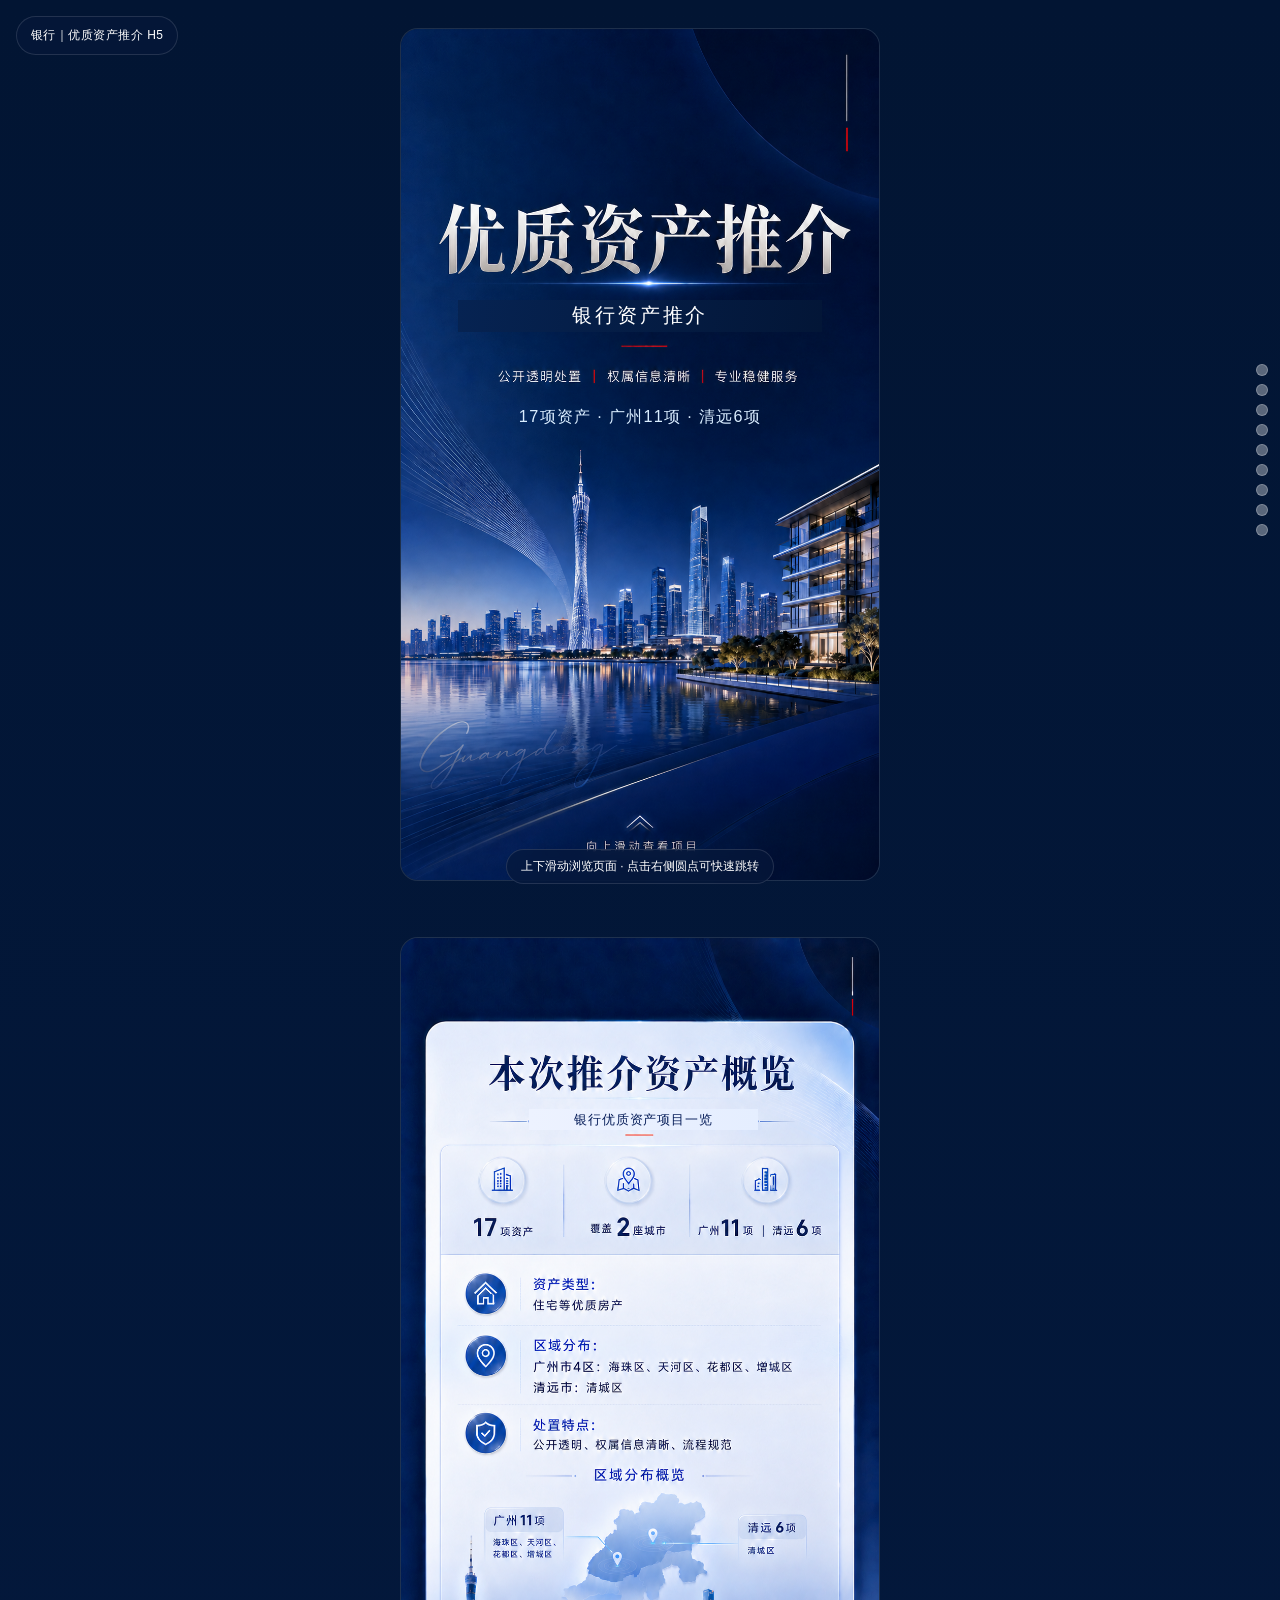
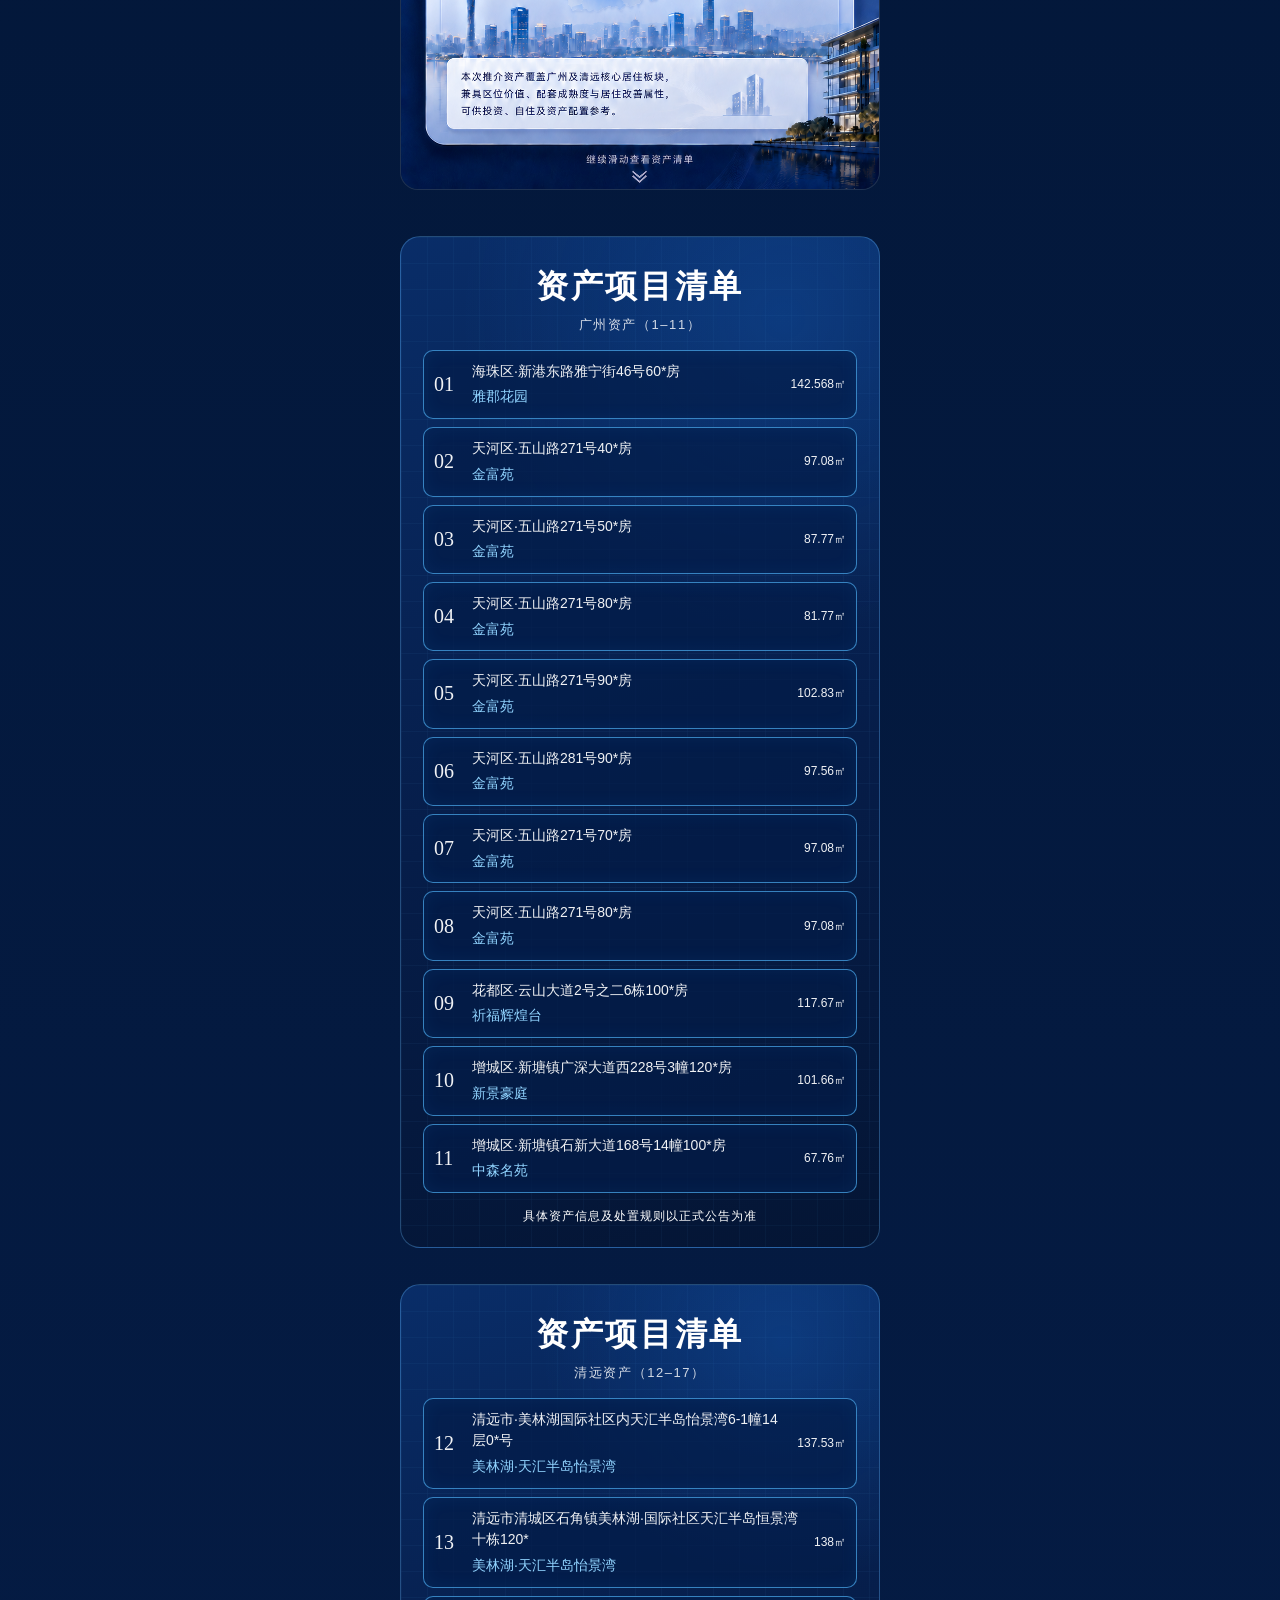
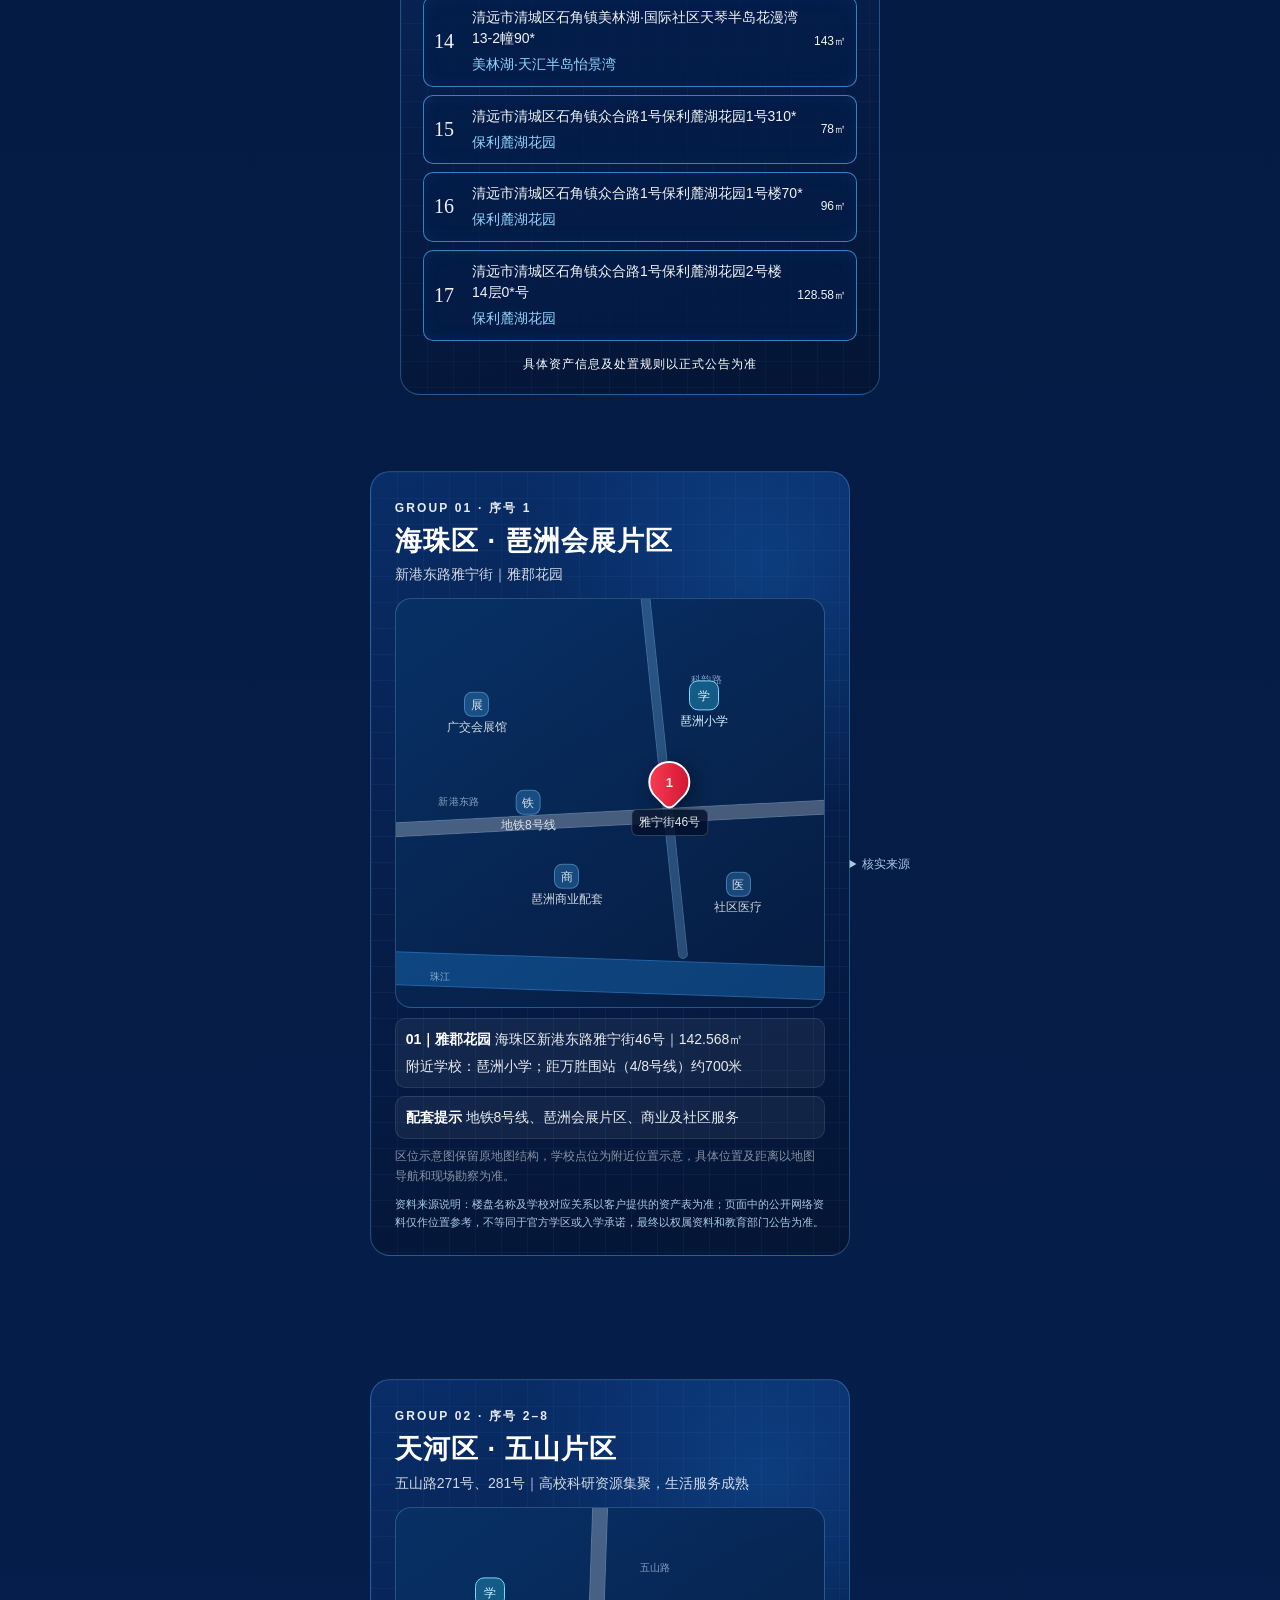
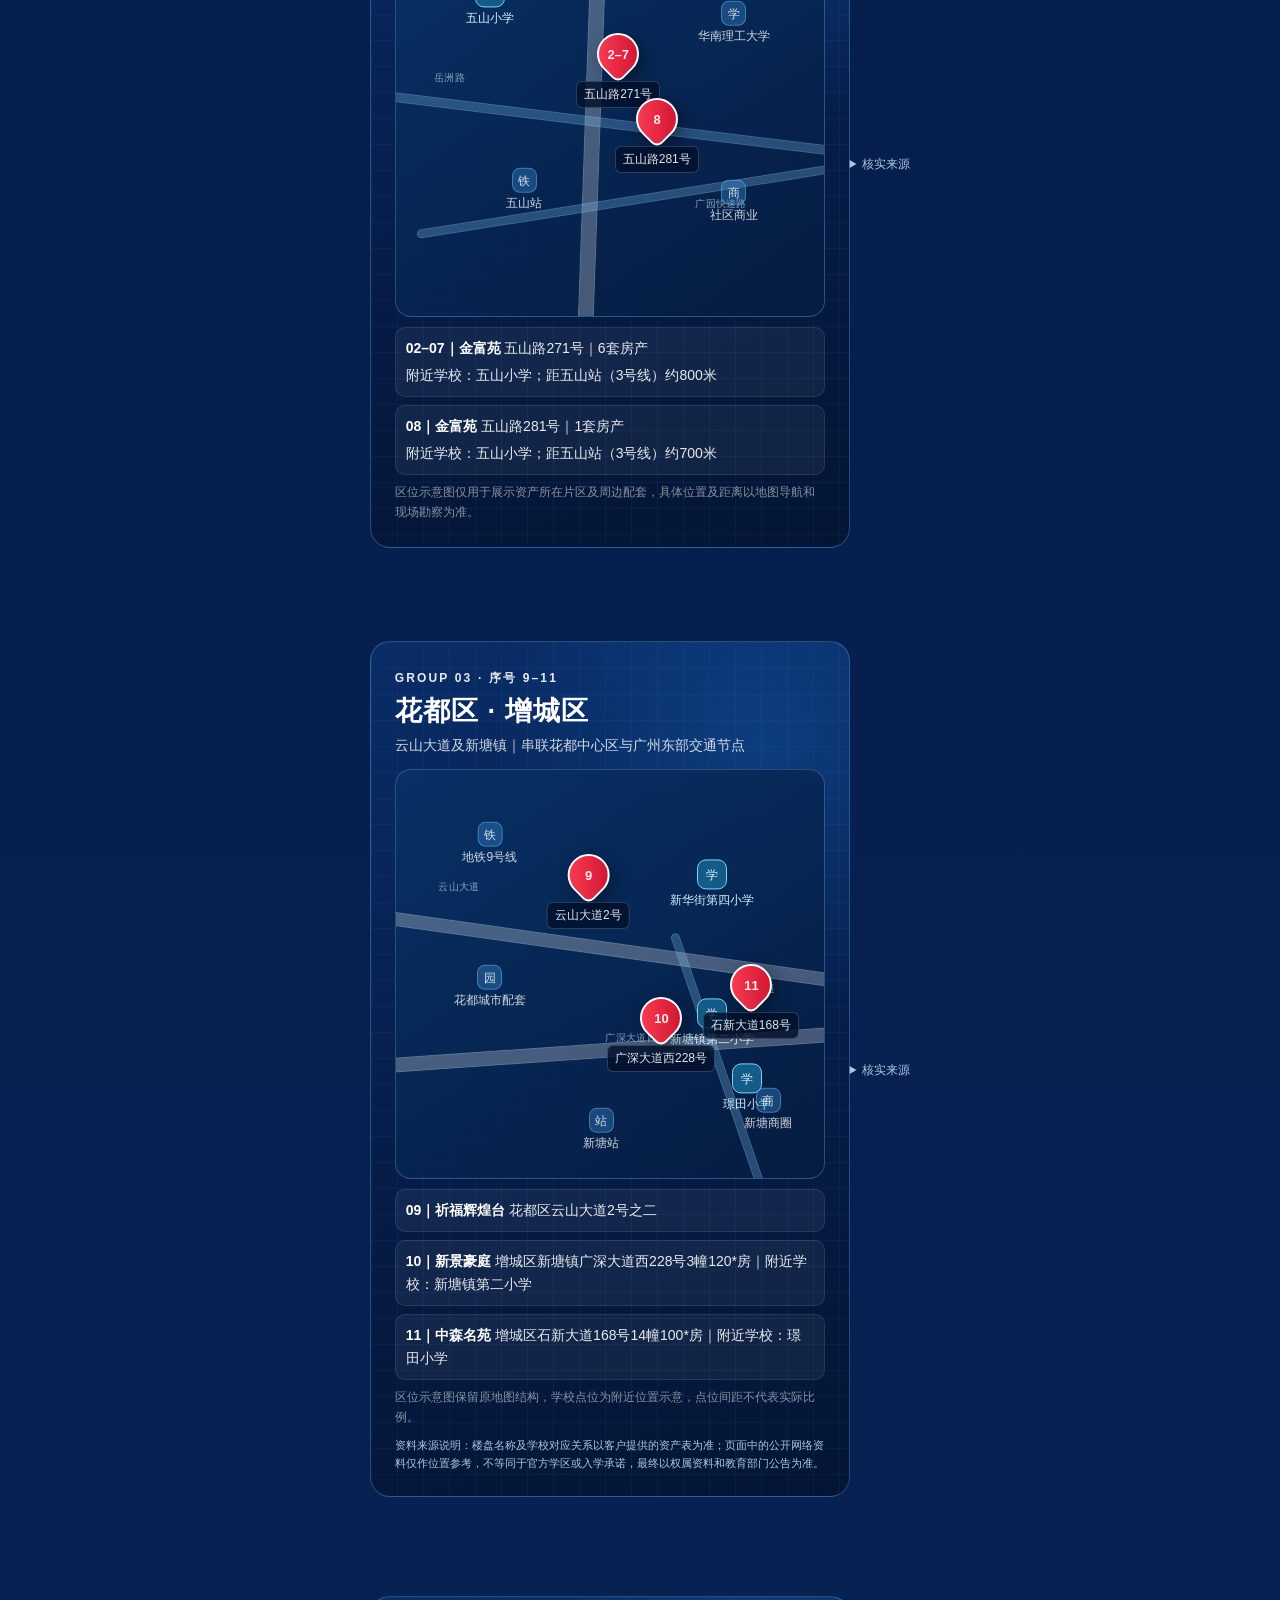
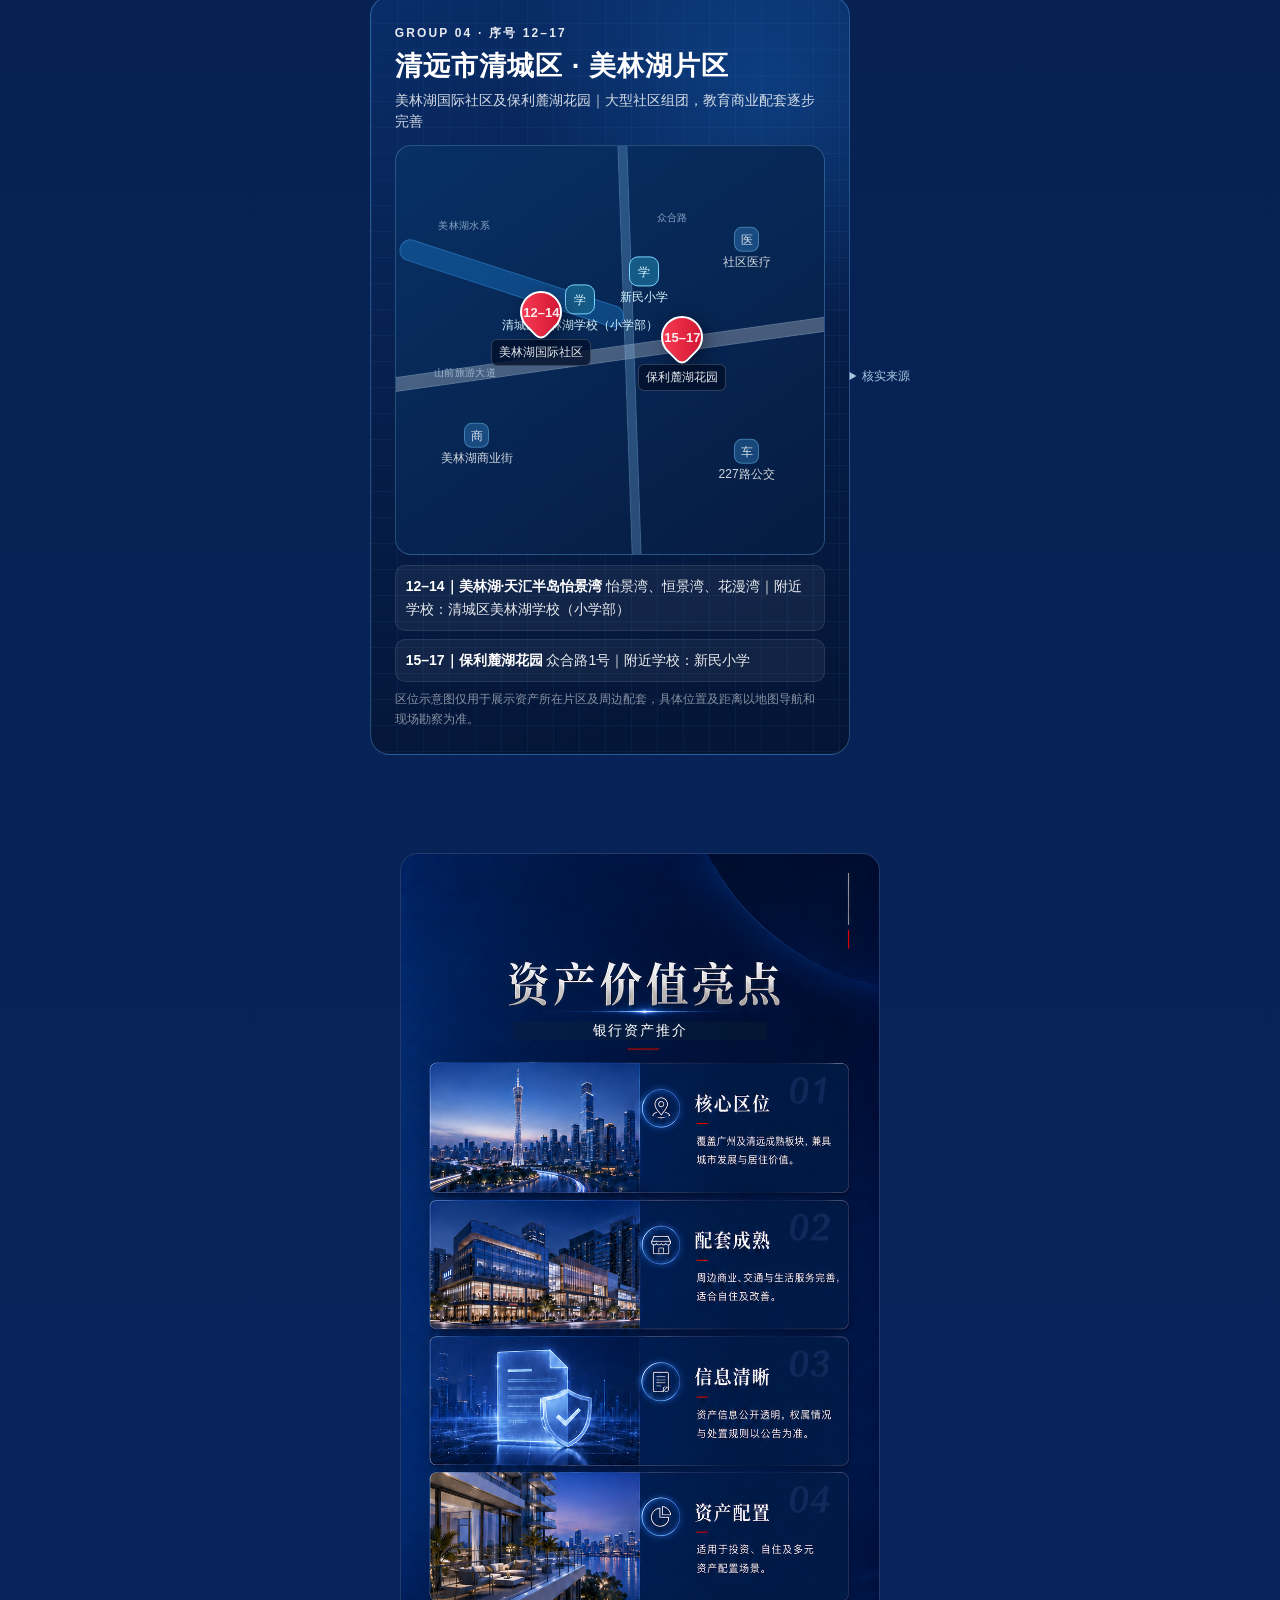
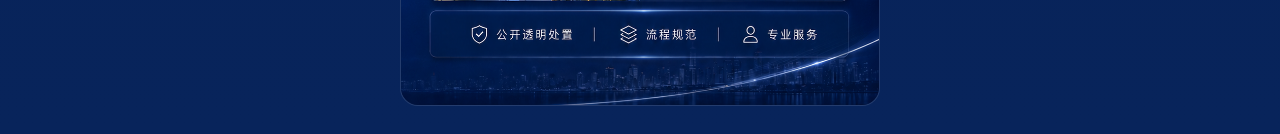
==== commit 87153094: "Sync all asset, estate, school and address data from latest reference table" ====
--- a/index.html
+++ b/index.html
@@ -300,16 +300,16 @@
     </section>
     
     <section class="panel asset-panel" id="panel-3">
-        <div class="asset-list-card"><header><h2>资产项目清单</h2><p>广州资产（1–11）</p></header><div class="asset-rows"><div class="asset-row"><strong>01</strong><span>海珠区·新港东路雅宁街46号60*房<b class="estate-name">楼盘名称待客户确认</b></span><em>142.568㎡</em></div><div class="asset-row"><strong>02</strong><span>天河区·五山路271号40*房<b class="estate-name">金富苑</b></span><em>97.08㎡</em></div><div class="asset-row"><strong>03</strong><span>天河区·五山路271号50*房<b class="estate-name">金富苑</b></span><em>87.77㎡</em></div><div class="asset-row"><strong>04</strong><span>天河区·五山路271号70*房<b class="estate-name">金富苑</b></span><em>97.08㎡</em></div><div class="asset-row"><strong>05</strong><span>天河区·五山路271号80*房<b class="estate-name">金富苑</b></span><em>81.77㎡</em></div><div class="asset-row"><strong>06</strong><span>天河区·五山路271号80*房<b class="estate-name">金富苑</b></span><em>97.08㎡</em></div><div class="asset-row"><strong>07</strong><span>天河区·五山路271号90*房<b class="estate-name">金富苑</b></span><em>102.83㎡</em></div><div class="asset-row"><strong>08</strong><span>天河区·五山路281号90*房<b class="estate-name">金富苑</b></span><em>97.56㎡</em></div><div class="asset-row"><strong>09</strong><span>花都区·云山大道2号之二6栋100*房<b class="estate-name">祈福辉煌台</b></span><em>117.67㎡</em></div><div class="asset-row"><strong>10</strong><span>增城区·广深大道西228号3幢120*房<b class="estate-name">楼盘名称待客户确认</b></span><em>101.66㎡</em></div><div class="asset-row"><strong>11</strong><span>增城区·石新大道168号14幢100*房<b class="estate-name">中森名苑</b></span><em>67.76㎡</em></div></div><footer>具体资产信息及处置规则以正式公告为准</footer></div>
+        <div class="asset-list-card"><header><h2>资产项目清单</h2><p>广州资产（1–11）</p></header><div class="asset-rows"><div class="asset-row"><strong>01</strong><span>海珠区·新港东路雅宁街46号60*房<b class="estate-name">雅郡花园</b></span><em>142.568㎡</em></div><div class="asset-row"><strong>02</strong><span>天河区·五山路271号40*房<b class="estate-name">金富苑</b></span><em>97.08㎡</em></div><div class="asset-row"><strong>03</strong><span>天河区·五山路271号50*房<b class="estate-name">金富苑</b></span><em>87.77㎡</em></div><div class="asset-row"><strong>04</strong><span>天河区·五山路271号80*房<b class="estate-name">金富苑</b></span><em>81.77㎡</em></div><div class="asset-row"><strong>05</strong><span>天河区·五山路271号90*房<b class="estate-name">金富苑</b></span><em>102.83㎡</em></div><div class="asset-row"><strong>06</strong><span>天河区·五山路281号90*房<b class="estate-name">金富苑</b></span><em>97.56㎡</em></div><div class="asset-row"><strong>07</strong><span>天河区·五山路271号70*房<b class="estate-name">金富苑</b></span><em>97.08㎡</em></div><div class="asset-row"><strong>08</strong><span>天河区·五山路271号80*房<b class="estate-name">金富苑</b></span><em>97.08㎡</em></div><div class="asset-row"><strong>09</strong><span>花都区·云山大道2号之二6栋100*房<b class="estate-name">祈福辉煌台</b></span><em>117.67㎡</em></div><div class="asset-row"><strong>10</strong><span>增城区·新塘镇广深大道西228号3幢120*房<b class="estate-name">新景豪庭</b></span><em>101.66㎡</em></div><div class="asset-row"><strong>11</strong><span>增城区·新塘镇石新大道168号14幢100*房<b class="estate-name">中森名苑</b></span><em>67.76㎡</em></div></div><footer>具体资产信息及处置规则以正式公告为准</footer></div>
     </section>
     
     <section class="panel asset-panel" id="panel-4">
-        <div class="asset-list-card"><header><h2>资产项目清单</h2><p>清远资产（12–17）</p></header><div class="asset-rows"><div class="asset-row"><strong>12</strong><span>清远市·美林湖国际社区怡景湾6-1幢14层0*号<b class="estate-name">美林湖国际社区·怡景湾</b></span><em>137.53㎡</em></div><div class="asset-row"><strong>13</strong><span>清远市·美林湖国际社区恒景湾十栋120*<b class="estate-name">美林湖国际社区·恒景湾</b></span><em>138㎡</em></div><div class="asset-row"><strong>14</strong><span>清远市·美林湖国际社区花漫湾13-2幢90*<b class="estate-name">美林湖国际社区·花漫湾</b></span><em>143㎡</em></div><div class="asset-row"><strong>15</strong><span>清远市·众合路1号保利麓湖花园1号310*<b class="estate-name">保利麓湖花园</b></span><em>78㎡</em></div><div class="asset-row"><strong>16</strong><span>清远市·众合路1号保利麓湖花园1号楼70*<b class="estate-name">保利麓湖花园</b></span><em>96㎡</em></div><div class="asset-row"><strong>17</strong><span>清远市·众合路1号保利麓湖花园2号楼14层0*号<b class="estate-name">保利麓湖花园</b></span><em>128.58㎡</em></div></div><footer>具体资产信息及处置规则以正式公告为准</footer></div>
+        <div class="asset-list-card"><header><h2>资产项目清单</h2><p>清远资产（12–17）</p></header><div class="asset-rows"><div class="asset-row"><strong>12</strong><span>清远市·美林湖国际社区内天汇半岛怡景湾6-1幢14层0*号<b class="estate-name">美林湖·天汇半岛怡景湾</b></span><em>137.53㎡</em></div><div class="asset-row"><strong>13</strong><span>清远市清城区石角镇美林湖·国际社区天汇半岛恒景湾十栋120*<b class="estate-name">美林湖·天汇半岛怡景湾</b></span><em>138㎡</em></div><div class="asset-row"><strong>14</strong><span>清远市清城区石角镇美林湖·国际社区天琴半岛花漫湾13-2幢90*<b class="estate-name">美林湖·天汇半岛怡景湾</b></span><em>143㎡</em></div><div class="asset-row"><strong>15</strong><span>清远市清城区石角镇众合路1号保利麓湖花园1号310*<b class="estate-name">保利麓湖花园</b></span><em>78㎡</em></div><div class="asset-row"><strong>16</strong><span>清远市清城区石角镇众合路1号保利麓湖花园1号楼70*<b class="estate-name">保利麓湖花园</b></span><em>96㎡</em></div><div class="asset-row"><strong>17</strong><span>清远市清城区石角镇众合路1号保利麓湖花园2号楼14层0*号<b class="estate-name">保利麓湖花园</b></span><em>128.58㎡</em></div></div><footer>具体资产信息及处置规则以正式公告为准</footer></div>
     </section>
 
     <section class="panel" id="map-group-1">
       <div class="map-card">
-        <header class="map-head"><div class="map-kicker">GROUP 01 · 序号 1</div><h2 class="map-title">海珠区 · 琶洲会展片区</h2><p class="map-subtitle">新港东路雅宁街｜楼盘名称待客户确认</p></header>
+        <header class="map-head"><div class="map-kicker">GROUP 01 · 序号 1</div><h2 class="map-title">海珠区 · 琶洲会展片区</h2><p class="map-subtitle">新港东路雅宁街｜雅郡花园</p></header>
         <div class="map-stage">
           <div class="road major" style="left:-8%;top:55%;width:118%;height:15px;transform:rotate(-3deg)"></div><span class="road-label" style="left:10%;top:48%">新港东路</span>
           <div class="road" style="left:58%;top:-5%;width:88%;height:10px;transform:rotate(84deg)"></div><span class="road-label" style="left:69%;top:18%">科韵路</span>
@@ -317,7 +317,7 @@
           <div class="poi" style="left:19%;top:28%"><i>展</i>广交会展馆</div><div class="poi" style="left:40%;top:70%"><i>商</i>琶洲商业配套</div><div class="poi" style="left:80%;top:72%"><i>医</i>社区医疗</div><div class="poi" style="left:31%;top:52%"><i>铁</i>地铁8号线</div>
           <a class="pin" style="left:64%;top:58%" href="#panel-3"><b><span>1</span></b><em>雅宁街46号</em></a><a class="poi school-poi" style="left:72%;top:26%" href="#source-note-1" aria-label="琶洲小学，资料来源待复核"><i>学</i>琶洲小学</a>
         </div>
-        <div class="map-assets"><div class="asset-line"><strong>01｜楼盘名称待客户确认</strong> 海珠区新港东路雅宁街46号｜142.568㎡<small>附近学校：琶洲小学；距万胜围站（4/8号线）约700米</small></div><div class="asset-line"><strong>配套提示</strong> 地铁8号线、琶洲会展片区、商业及社区服务</div></div>
+        <div class="map-assets"><div class="asset-line"><strong>01｜雅郡花园</strong> 海珠区新港东路雅宁街46号｜142.568㎡<small>附近学校：琶洲小学；距万胜围站（4/8号线）约700米</small></div><div class="asset-line"><strong>配套提示</strong> 地铁8号线、琶洲会展片区、商业及社区服务</div></div>
         <div class="map-note">区位示意图保留原地图结构，学校点位为附近位置示意，具体位置及距离以地图导航和现场勘察为准。</div><div id="source-note-1" class="map-note source-note">资料来源说明：楼盘名称及学校对应关系以客户提供的资产表为准；页面中的公开网络资料仅作位置参考，不等同于官方学区或入学承诺，最终以权属资料和教育部门公告为准。</div>
       </div> <details class="source-details"><summary>核实来源</summary><p>楼盘和学校对应关系以客户提供的资产表为准，公开网络资料仅作位置参考。</p></details>
@@ -349,7 +349,7 @@
           <div class="poi" style="left:22%;top:18%"><i>铁</i>地铁9号线</div><div class="poi school-poi" style="left:74%;top:28%"><i>学</i>新华街第四小学</div><div class="poi school-poi" style="left:74%;top:62%"><i>学</i>新塘镇第二小学</div><div class="poi school-poi" style="left:82%;top:78%"><i>学</i>璟田小学</div><div class="poi" style="left:22%;top:53%"><i>园</i>花都城市配套</div><div class="poi" style="left:48%;top:88%"><i>站</i>新塘站</div><div class="poi" style="left:87%;top:83%"><i>商</i>新塘商圈</div>
           <a class="pin" style="left:45%;top:39%" href="#"><b><span>9</span></b><em>云山大道2号</em></a><a class="pin" style="left:62%;top:74%" href="#panel-3"><b><span>10</span></b><em>广深大道西228号</em></a><a class="pin" style="left:83%;top:66%" href="#"><b><span>11</span></b><em>石新大道168号</em></a>
         </div>
-        <div class="map-assets"><div class="asset-line"><strong>09｜祈福辉煌台</strong> 花都区云山大道2号之二</div><div class="asset-line"><strong>10｜楼盘名称待客户确认</strong> 增城区广深大道西228号3幢120*房｜附近学校：新塘镇第二小学</div><div class="asset-line"><strong>11｜中森名苑</strong> 增城区石新大道168号14幢100*房｜附近学校：璟田小学</div></div>
+        <div class="map-assets"><div class="asset-line"><strong>09｜祈福辉煌台</strong> 花都区云山大道2号之二</div><div class="asset-line"><strong>10｜新景豪庭</strong> 增城区新塘镇广深大道西228号3幢120*房｜附近学校：新塘镇第二小学</div><div class="asset-line"><strong>11｜中森名苑</strong> 增城区石新大道168号14幢100*房｜附近学校：璟田小学</div></div>
         <div class="map-note">区位示意图保留原地图结构，学校点位为附近位置示意，点位间距不代表实际比例。</div><div id="source-note-3" class="map-note source-note">资料来源说明：楼盘名称及学校对应关系以客户提供的资产表为准；页面中的公开网络资料仅作位置参考，不等同于官方学区或入学承诺，最终以权属资料和教育部门公告为准。</div>
       </div> <details class="source-details"><summary>核实来源</summary><p>楼盘和学校对应关系以客户提供的资产表为准，公开网络资料仅作位置参考。</p></details>
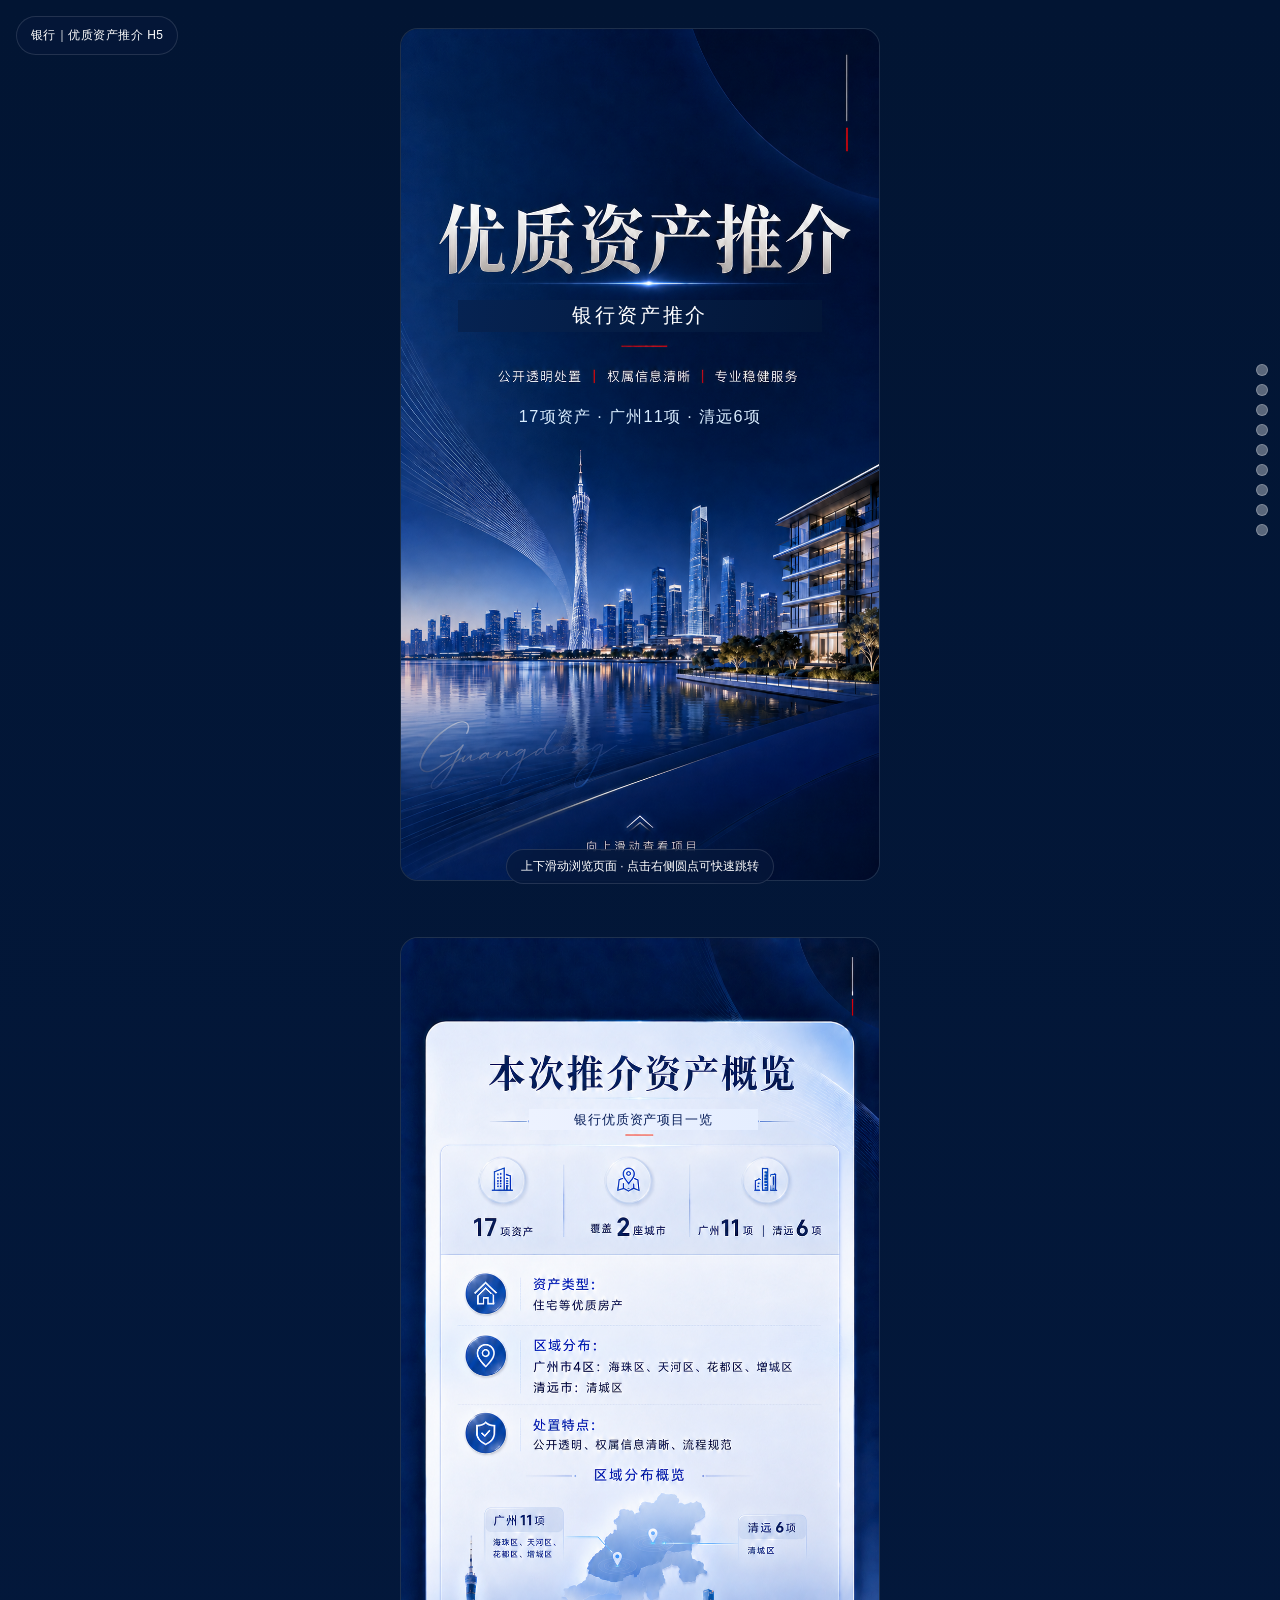
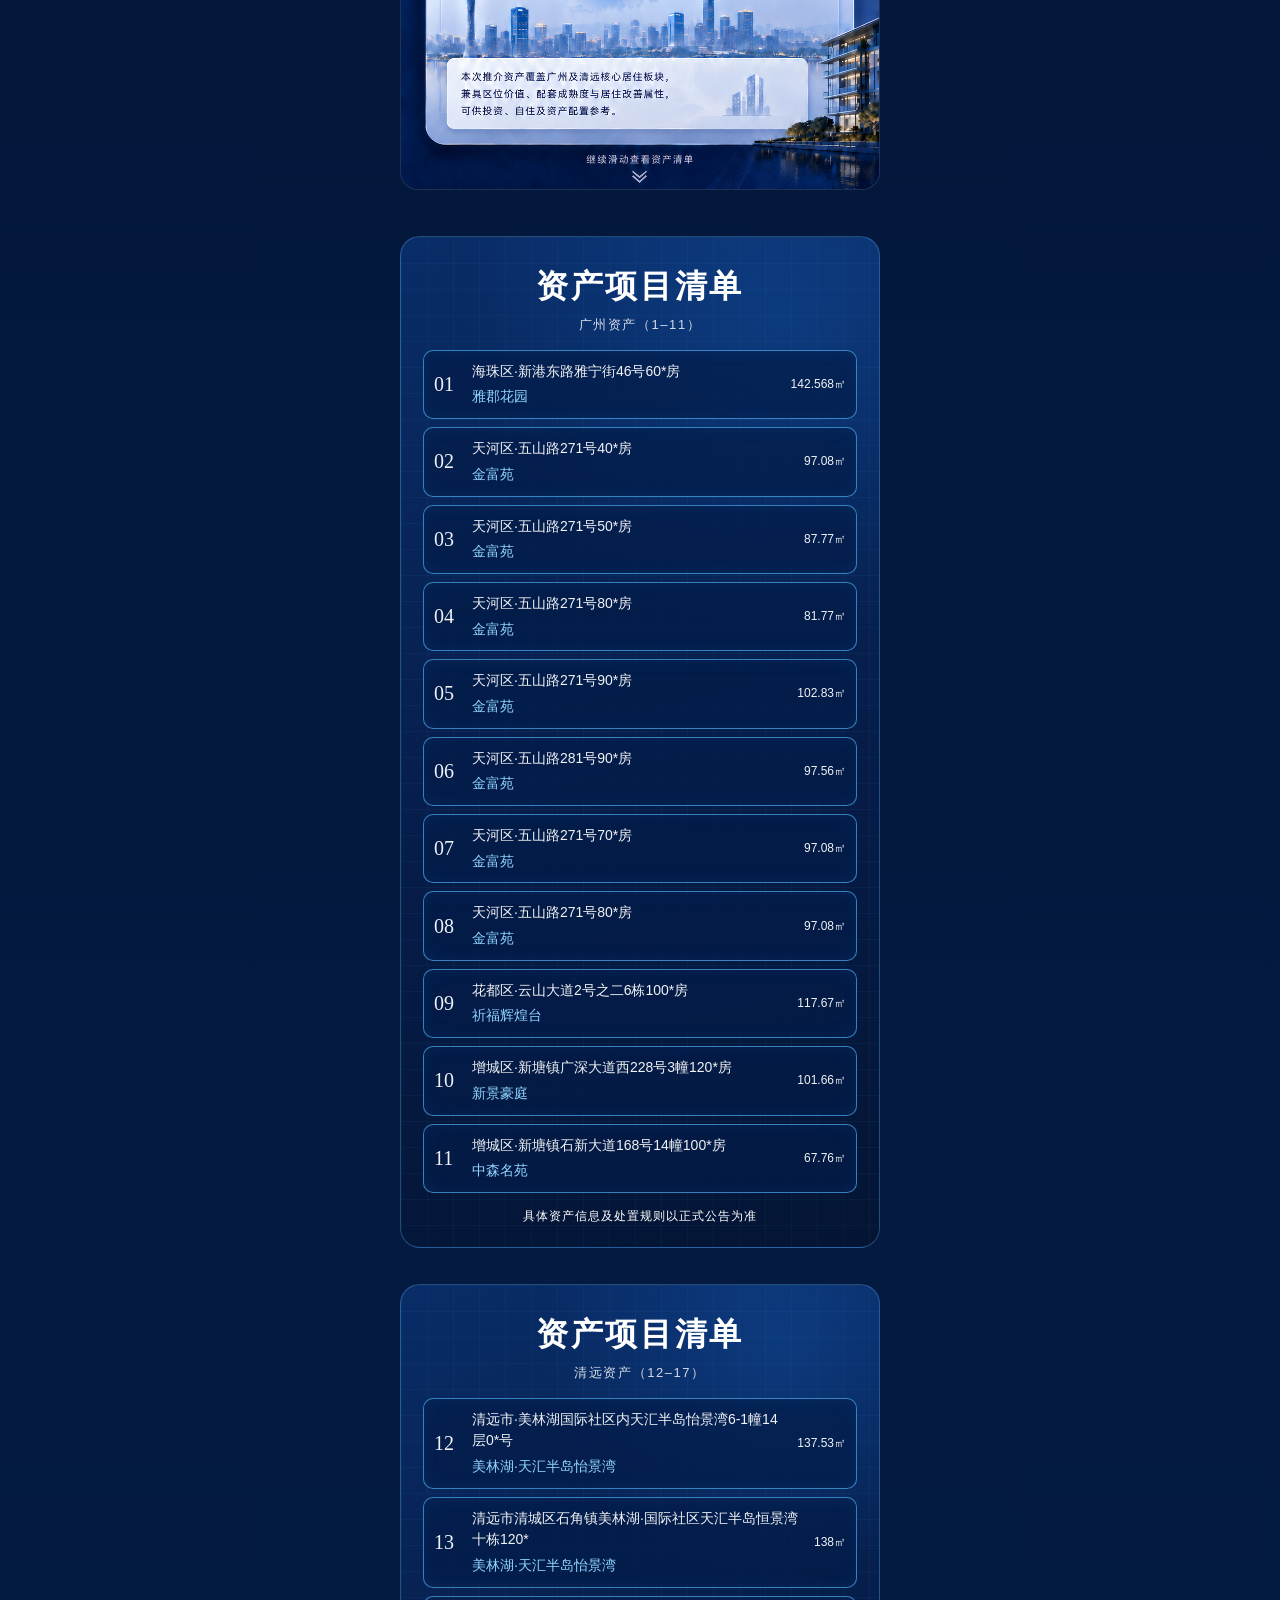
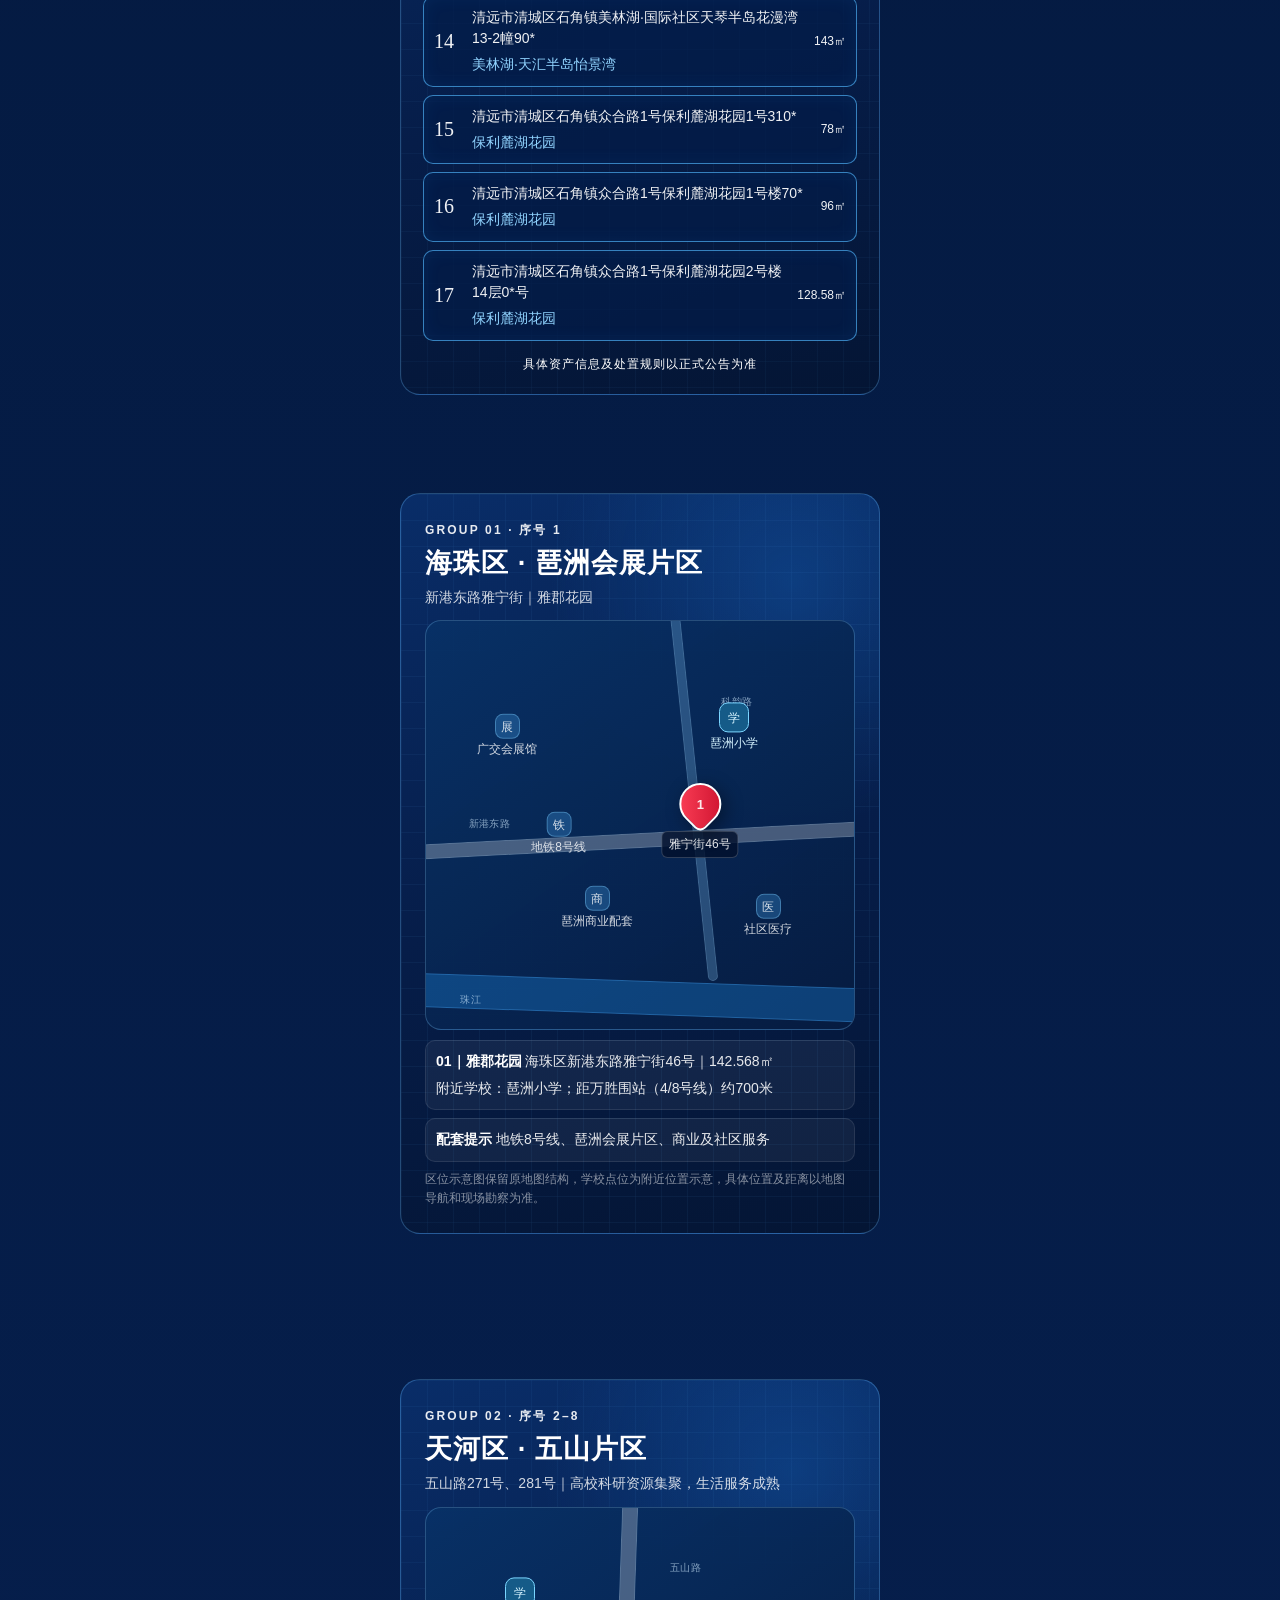
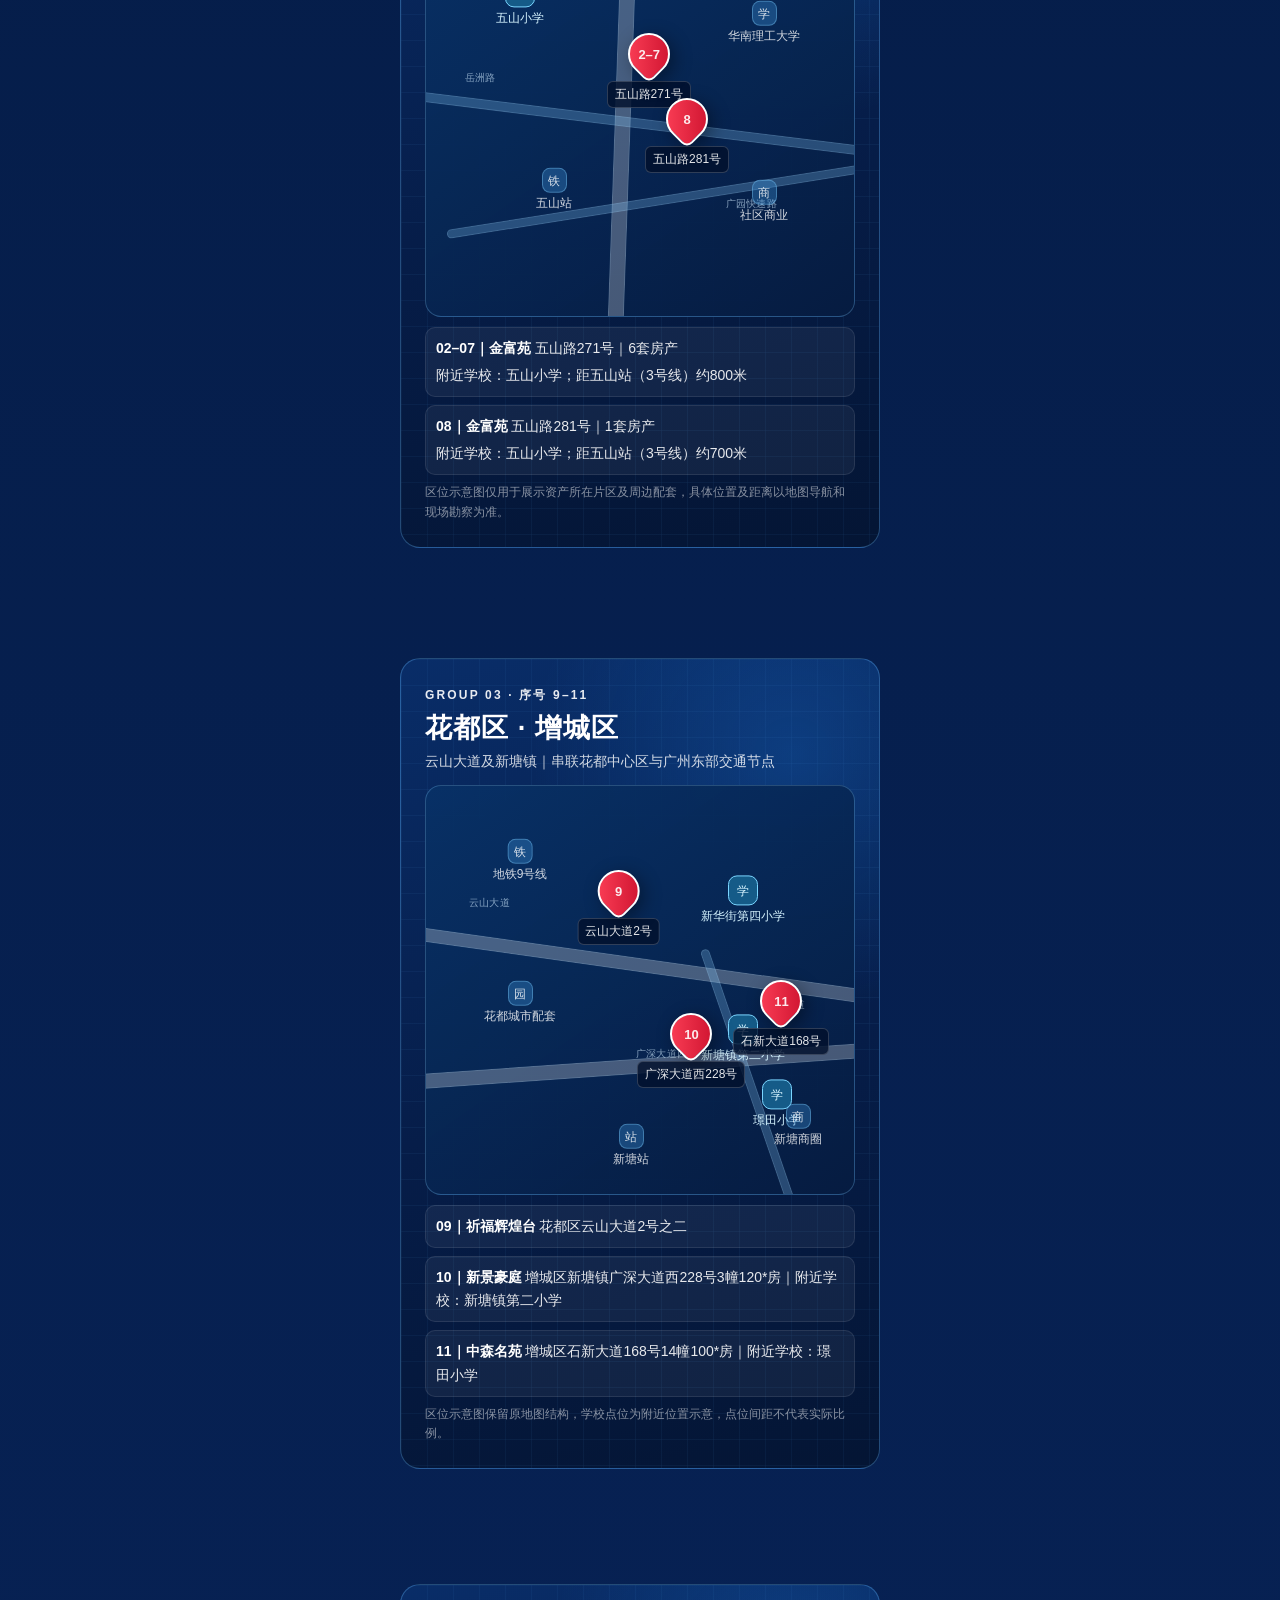
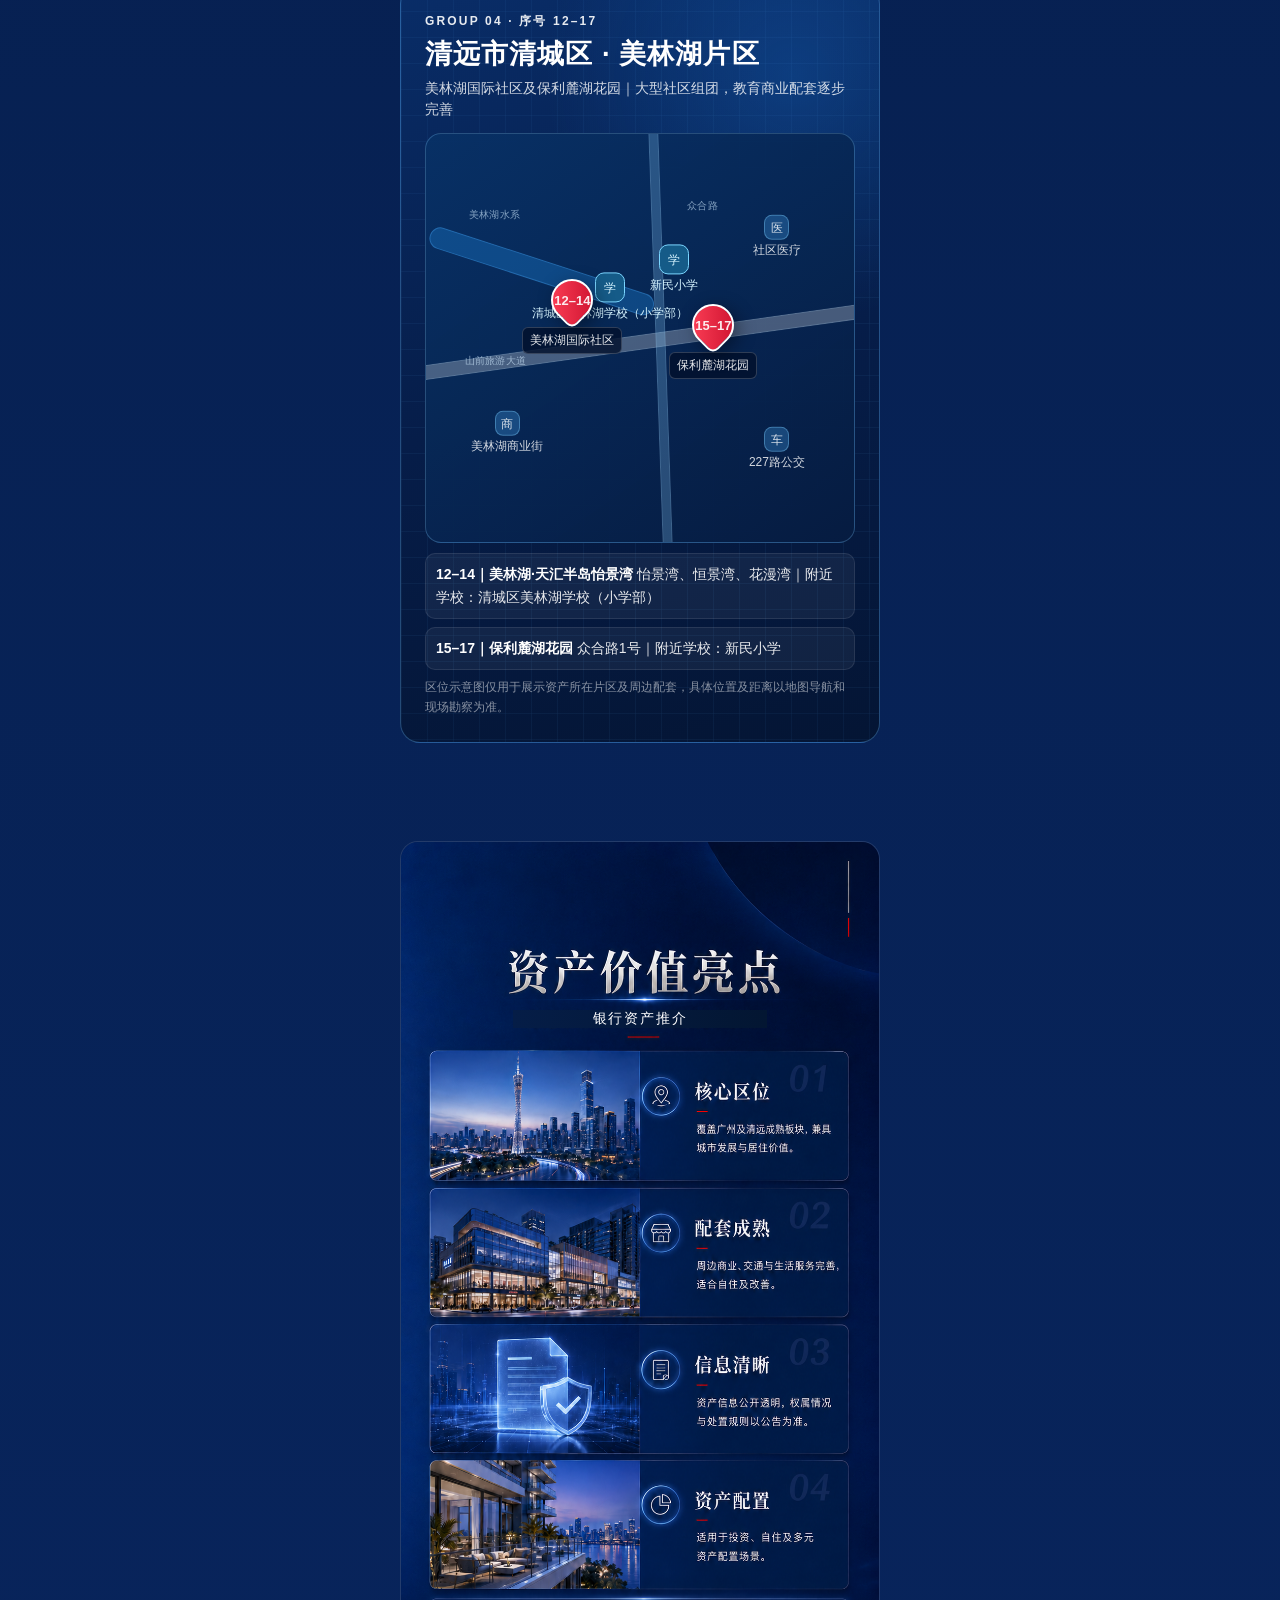
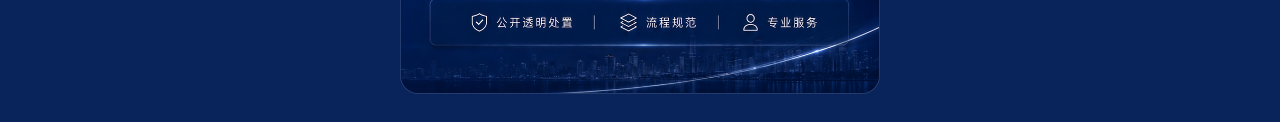
==== commit be0636ea: "Remove extra source disclosure control from map pages" ====
--- a/index.html
+++ b/index.html
@@ -3,13 +3,23 @@
 <head>
 <meta charset="utf-8" />
 <meta name="viewport" content="width=device-width,initial-scale=1,viewport-fit=cover" />
-<title>银行｜优质资产推介</title>
+<title>交通银行广东省分行法拍资产推介</title>
 <meta name="description" content="银行自有资产，权属清晰，配套完善，欢迎垂询！" />
 <meta property="og:type" content="website" />
-<meta property="og:site_name" content="银行" />
-<meta property="og:title" content="银行优质资产推介" />
+<meta property="og:site_name" content="交通银行广东省分行法拍资产推介" />
+<meta property="og:title" content="交通银行广东省分行法拍资产推介" />
 <meta property="og:description" content="银行自有资产，权属清晰，配套完善，欢迎垂询！" />
-<meta property="og:url" content="https://sqmua.github.io/jiaotongbanktest/" />
+<meta property="og:url" content="https://sqmua.github.io/jiaotongbanktest/" />
+<meta property="og:image" content="https://sqmua.github.io/jiaotongbanktest/share-cover.jpg" />
+<meta property="og:image:secure_url" content="https://sqmua.github.io/jiaotongbanktest/share-cover.jpg" />
+<meta property="og:image:type" content="image/jpeg" />
+<meta property="og:image:width" content="600" />
+<meta property="og:image:height" content="600" />
+<link rel="image_src" href="https://sqmua.github.io/jiaotongbanktest/share-cover.jpg" />
+<meta name="twitter:card" content="summary_large_image" />
+<meta name="twitter:title" content="交通银行广东省分行法拍资产推介" />
+<meta name="twitter:description" content="银行自有资产，权属清晰，配套完善，欢迎垂询！" />
+<meta name="twitter:image" content="https://sqmua.github.io/jiaotongbanktest/share-cover.jpg" />
 <style>\n.asset-row span { text-align:left; }\n.asset-row span::first-line { font-weight:600; }\n.cover-title-fix,.value-title-fix { position:absolute; z-index:5; left:12%; right:12%; top:8%; text-align:center; padding:8px 10px; border-radius:9px; background:rgba(4,30,74,.84); color:#fff; font-size:clamp(13px,3.4vw,18px); letter-spacing:.08em; }\n
 :root {
   --bg: #041e4a;
@@ -274,11 +284,11 @@
 .map-assets{grid-template-columns:1fr}.asset-line{font-size:14px;line-height:1.65}.asset-line small{font-size:14px;line-height:1.65}
 .map-subtitle{font-size:14px}.school-poi{color:#d6f4ff;text-decoration:none;font-size:14px;max-width:48%;line-height:1.45}.school-poi i{background:#155b88;border-color:#7ad5ff;width:32px;height:32px;line-height:32px}.school-poi:focus-visible{outline:2px solid #fff;outline-offset:5px}
 .poi:not(.school-poi){font-size:12px}.pin em{font-size:12px}.map-stage{height:410px}.map-zone{position:absolute;left:0;right:0;height:33.333%;border-bottom:1px dashed #437ca5}.zone-a{top:0}.zone-b{top:33.333%}.zone-c{top:66.666%;border-bottom:0}.zone-label{position:absolute;top:10px;left:12px;font-size:12px;color:#9dbbd4}
-.source-details{position:relative;z-index:2;margin-top:12px;font-size:12px;color:#a8c7e1;line-height:1.8}.source-details a{color:#a3deff}.source-details summary{cursor:pointer;min-height:30px}
+
 .hint{font-size:12px}.footer-tip{white-space:nowrap;font-size:12px;max-width:95vw}.panel{scroll-snap-stop:normal}body{scroll-snap-type:y proximity}
 @media(max-width:360px){.asset-row{grid-template-columns:26px minmax(0,1fr);gap:5px}.asset-row em{grid-column:2}.map-card{padding:16px 12px}.map-title{font-size:24px}}
 
-body{color:#fff}.asset-list-card,.asset-list-card header,.asset-list-card h2,.asset-list-card header p,.asset-list-card footer{color:#fff}.asset-row,.asset-row span,.asset-row em{color:rgba(255,255,255,.92)}.asset-row strong{color:#d8eeff}.estate-name{color:#91d4ff!important}.map-card,.map-card h2,.map-card p,.map-card .map-kicker,.map-card .asset-line,.map-card .asset-line small{color:rgba(255,255,255,.9)}.map-card a{color:inherit}.map-card .school-poi{color:#d6f4ff}.source-details,.source-details summary{color:#a8c7e1}.source-details a{color:#a3deff!important}.map-title,.asset-list-card h2{color:#fff!important;-webkit-text-fill-color:#fff!important;font-family:-apple-system,BlinkMacSystemFont,"Segoe UI","PingFang SC","Microsoft YaHei",Arial,sans-serif!important}.asset-list-card header p,.map-subtitle{color:rgba(255,255,255,.82)!important;-webkit-text-fill-color:rgba(255,255,255,.82)!important}.asset-row,.asset-row span,.asset-row em,.asset-row strong{color:rgba(255,255,255,.94)!important;-webkit-text-fill-color:rgba(255,255,255,.94)!important}.estate-name{color:#91d4ff!important;-webkit-text-fill-color:#91d4ff!important}.map-title{font-weight:700!important;letter-spacing:.04em!important}.school-poi{color:#d6f4ff!important;text-decoration:none;font-size:12px;line-height:1.35}.school-poi i{display:block;width:30px;height:30px;line-height:30px;margin:0 auto 3px;border-radius:9px;background:#155b88;border:1px solid #7ad5ff;font-style:normal;text-align:center}.source-note{color:#a8c7e1!important;font-size:11px!important}</style>
+body{color:#fff}.asset-list-card,.asset-list-card header,.asset-list-card h2,.asset-list-card header p,.asset-list-card footer{color:#fff}.asset-row,.asset-row span,.asset-row em{color:rgba(255,255,255,.92)}.asset-row strong{color:#d8eeff}.estate-name{color:#91d4ff!important}.map-card,.map-card h2,.map-card p,.map-card .map-kicker,.map-card .asset-line,.map-card .asset-line small{color:rgba(255,255,255,.9)}.map-card a{color:inherit}.map-card .school-poi{color:#d6f4ff}.map-title,.asset-list-card h2{color:#fff!important;-webkit-text-fill-color:#fff!important;font-family:-apple-system,BlinkMacSystemFont,"Segoe UI","PingFang SC","Microsoft YaHei",Arial,sans-serif!important}.asset-list-card header p,.map-subtitle{color:rgba(255,255,255,.82)!important;-webkit-text-fill-color:rgba(255,255,255,.82)!important}.asset-row,.asset-row span,.asset-row em,.asset-row strong{color:rgba(255,255,255,.94)!important;-webkit-text-fill-color:rgba(255,255,255,.94)!important}.estate-name{color:#91d4ff!important;-webkit-text-fill-color:#91d4ff!important}.map-title{font-weight:700!important;letter-spacing:.04em!important}.school-poi{color:#d6f4ff!important;text-decoration:none;font-size:12px;line-height:1.35}.school-poi i{display:block;width:30px;height:30px;line-height:30px;margin:0 auto 3px;border-radius:9px;background:#155b88;border:1px solid #7ad5ff;font-style:normal;text-align:center}</style>
 </head>
 <body>
 <div class="hint">银行｜优质资产推介 H5</div>
@@ -315,12 +325,11 @@
           <div class="road" style="left:58%;top:-5%;width:88%;height:10px;transform:rotate(84deg)"></div><span class="road-label" style="left:69%;top:18%">科韵路</span>
           <div class="road water" style="left:-8%;top:86%;width:120%;height:34px;transform:rotate(2deg)"></div><span class="road-label" style="left:8%;top:91%">珠江</span>
           <div class="poi" style="left:19%;top:28%"><i>展</i>广交会展馆</div><div class="poi" style="left:40%;top:70%"><i>商</i>琶洲商业配套</div><div class="poi" style="left:80%;top:72%"><i>医</i>社区医疗</div><div class="poi" style="left:31%;top:52%"><i>铁</i>地铁8号线</div>
-          <a class="pin" style="left:64%;top:58%" href="#panel-3"><b><span>1</span></b><em>雅宁街46号</em></a><a class="poi school-poi" style="left:72%;top:26%" href="#source-note-1" aria-label="琶洲小学，资料来源待复核"><i>学</i>琶洲小学</a>
+          <a class="pin" style="left:64%;top:58%" href="#panel-3"><b><span>1</span></b><em>雅宁街46号</em></a><a class="poi school-poi" style="left:72%;top:26%" href="#panel-3" aria-label="琶洲小学，资料来源待复核"><i>学</i>琶洲小学</a>
         </div>
         <div class="map-assets"><div class="asset-line"><strong>01｜雅郡花园</strong> 海珠区新港东路雅宁街46号｜142.568㎡<small>附近学校：琶洲小学；距万胜围站（4/8号线）约700米</small></div><div class="asset-line"><strong>配套提示</strong> 地铁8号线、琶洲会展片区、商业及社区服务</div></div>
-        <div class="map-note">区位示意图保留原地图结构，学校点位为附近位置示意，具体位置及距离以地图导航和现场勘察为准。</div><div id="source-note-1" class="map-note source-note">资料来源说明：楼盘名称及学校对应关系以客户提供的资产表为准；页面中的公开网络资料仅作位置参考，不等同于官方学区或入学承诺，最终以权属资料和教育部门公告为准。</div>
-      </div>-<details class="source-details"><summary>核实来源</summary><p>楼盘和学校对应关系以客户提供的资产表为准，公开网络资料仅作位置参考。</p></details>
+        <div class="map-note">区位示意图保留原地图结构，学校点位为附近位置示意，具体位置及距离以地图导航和现场勘察为准。</div>
+      </div>
     </section>
 
     <section class="panel" id="map-group-2">
@@ -335,8 +344,7 @@
         </div>
         <div class="map-assets"><div class="asset-line"><strong>02–07｜金富苑</strong> 五山路271号｜6套房产<small>附近学校：五山小学；距五山站（3号线）约800米</small></div><div class="asset-line"><strong>08｜金富苑</strong> 五山路281号｜1套房产<small>附近学校：五山小学；距五山站（3号线）约700米</small></div></div>
         <div class="map-note">区位示意图仅用于展示资产所在片区及周边配套，具体位置及距离以地图导航和现场勘察为准。</div>
-      </div>-<details class="source-details"><summary>核实来源</summary><p>楼盘和学校对应关系以客户提供的资产表为准，公开网络资料仅作位置参考。</p></details>
+      </div>
     </section>
 
     <section class="panel" id="map-group-3">
@@ -350,9 +358,8 @@
           <a class="pin" style="left:45%;top:39%" href="#"><b><span>9</span></b><em>云山大道2号</em></a><a class="pin" style="left:62%;top:74%" href="#panel-3"><b><span>10</span></b><em>广深大道西228号</em></a><a class="pin" style="left:83%;top:66%" href="#"><b><span>11</span></b><em>石新大道168号</em></a>
         </div>
         <div class="map-assets"><div class="asset-line"><strong>09｜祈福辉煌台</strong> 花都区云山大道2号之二</div><div class="asset-line"><strong>10｜新景豪庭</strong> 增城区新塘镇广深大道西228号3幢120*房｜附近学校：新塘镇第二小学</div><div class="asset-line"><strong>11｜中森名苑</strong> 增城区石新大道168号14幢100*房｜附近学校：璟田小学</div></div>
-        <div class="map-note">区位示意图保留原地图结构，学校点位为附近位置示意，点位间距不代表实际比例。</div><div id="source-note-3" class="map-note source-note">资料来源说明：楼盘名称及学校对应关系以客户提供的资产表为准；页面中的公开网络资料仅作位置参考，不等同于官方学区或入学承诺，最终以权属资料和教育部门公告为准。</div>
-      </div>-<details class="source-details"><summary>核实来源</summary><p>楼盘和学校对应关系以客户提供的资产表为准，公开网络资料仅作位置参考。</p></details>
+        <div class="map-note">区位示意图保留原地图结构，学校点位为附近位置示意，点位间距不代表实际比例。</div>
+      </div>
     </section>
 
     <section class="panel" id="map-group-4">
@@ -367,8 +374,7 @@
         </div>
         <div class="map-assets"><div class="asset-line"><strong>12–14｜美林湖·天汇半岛怡景湾</strong> 怡景湾、恒景湾、花漫湾｜附近学校：清城区美林湖学校（小学部）</div><div class="asset-line"><strong>15–17｜保利麓湖花园</strong> 众合路1号｜附近学校：新民小学</div></div>
         <div class="map-note">区位示意图仅用于展示资产所在片区及周边配套，具体位置及距离以地图导航和现场勘察为准。</div>
-      </div>-<details class="source-details"><summary>核实来源</summary><p>楼盘和学校对应关系以客户提供的资产表为准，公开网络资料仅作位置参考。</p></details>
+      </div>
     </section>
     
     <section class="panel" id="panel-5">
